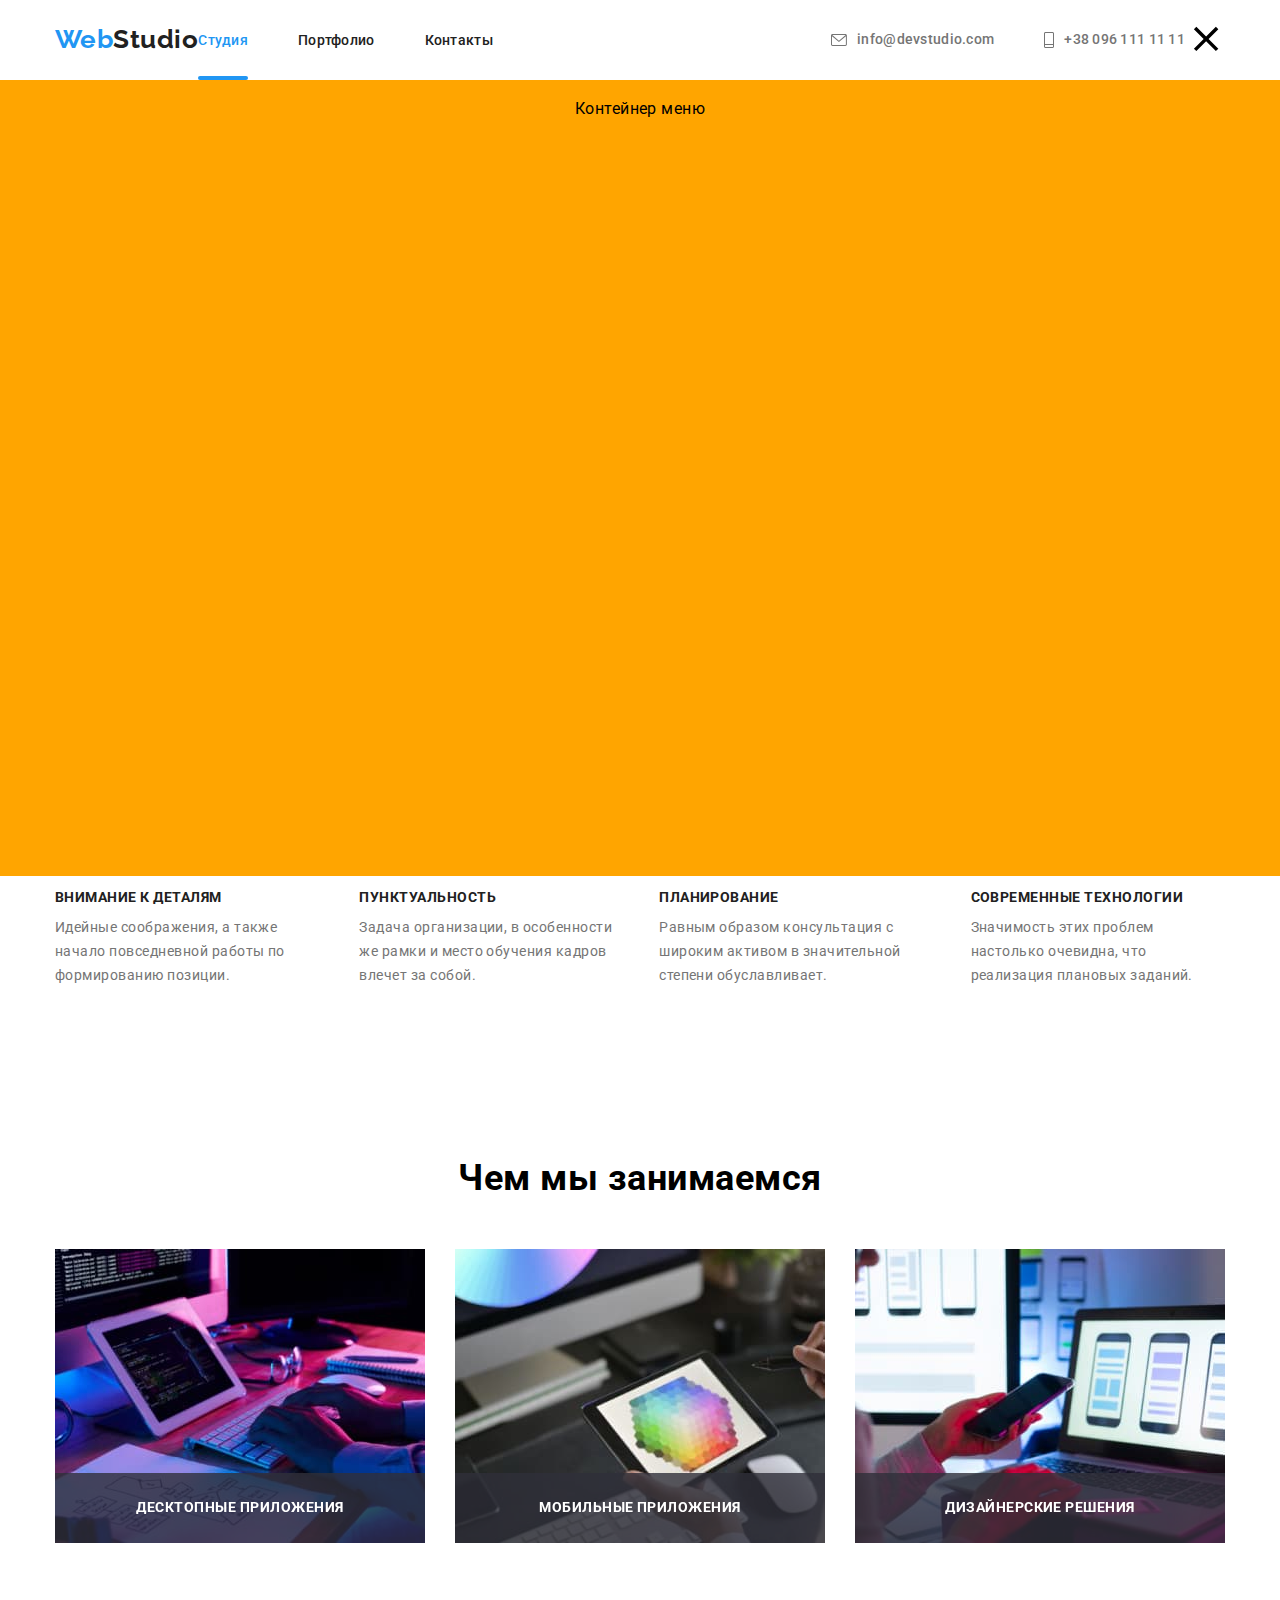
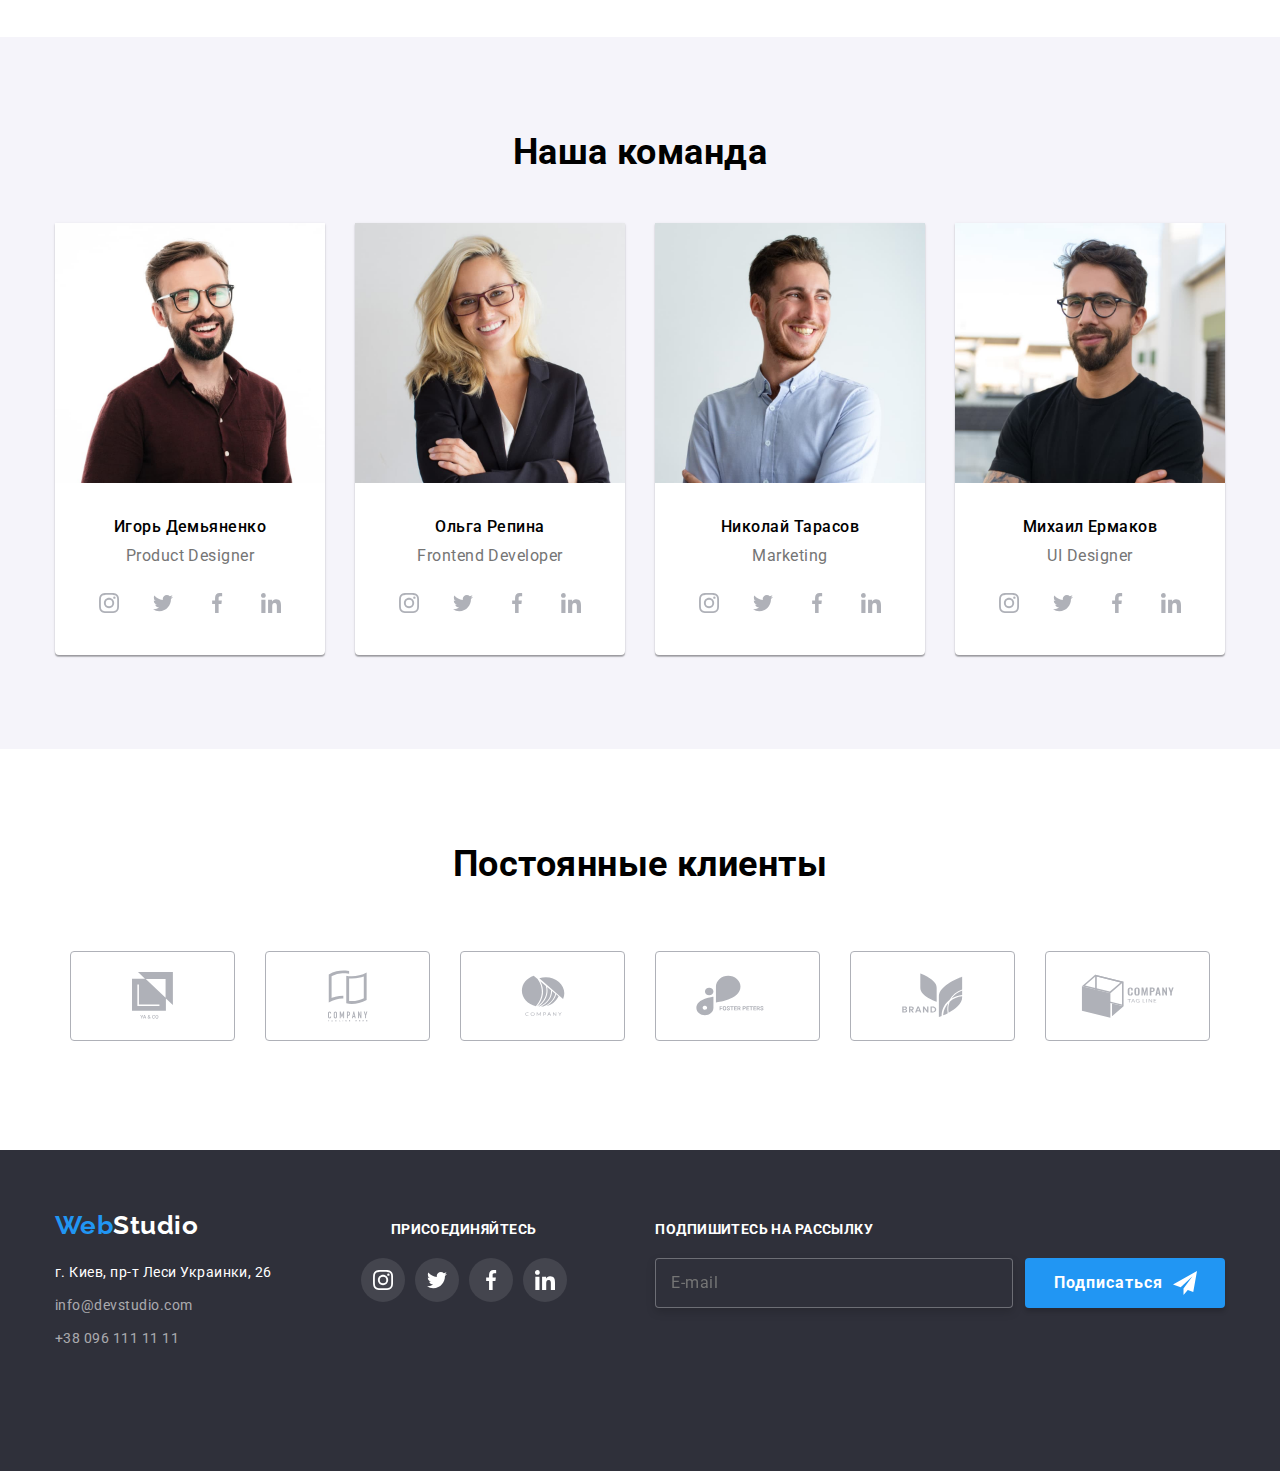
==== index.html @ 2c2fa2ff "created responsive css" ====
<!DOCTYPE html>
<html lang="ru">
<head>
    <meta charset="UTF-8">
    <meta http-equiv="X-UA-Compatible" content="IE=edge">
    <meta name="viewport" content="width=device-width, initial-scale=1.0">
    <title>Студия</title>
    <link rel="preconnect" href="https://fonts.googleapis.com">
    <link rel="preconnect" href="https://fonts.gstatic.com" crossorigin>
    <link href="https://fonts.googleapis.com/css2?family=Raleway:wght@700&family=Roboto:wght@400;500;700;900&display=swap"
        rel="stylesheet">
    <link rel="stylesheet" href="./css/main.min.css">
</head>
<body>
    <!-- herder -->
    <header class="header">
        <!-- навигация -->
        <div class="conteiner">
            <nav class="navigation">
                <!-- логотип -->
                <a href="./" class="logo">Web<span class="logo__color--prime">Studio</span>
                </a>
                <!-- навигация -->
                <ul class="navigation__list list">
                    <li class="navigation__item">
                        <a href="./index.html" class="navigation__link-current">Студия</a>
                    </li>
                    <li class="navigation__item">
                        <a href="./portfolio.html" class="navigation__link">Портфолио</a>
                    </li>
                    <li class="navigation__item">
                        <a class="navigation__link" href="contacts">Контакты</a>
                    </li>
                </ul>
                <!-- контакты header-->
                <ul class="contacts-header list">
                    <li class="contacts-header__item">
                        <a class="contacts-header__link" href="mailto:info@devstudio.com">
                           <svg class="contacts-header__svg-mail" width="16" height="12">
                               <use href="./images/icons.svg#icon-envelope"></use>
                           </svg>
                    info@devstudio.com</a>
                    </li>
                    <li class="contacts-header__item">
                        <a class="contacts-header__link" href="tel:+380961111111">
                            <svg class="contacts-header__svg-tel" width="10" height="16">
                                <use href="./images/icons.svg#icon-tel"></use>
                            </svg>
                    +38 096 111 11 11</a>
                    </li>
                </ul>
                <button class="mobil-btn is-open" type="button" data-menu-button
                aria-expanded="false"
                aria-controls="menu container">
                    <svg width="40" height="40" 
                    aria-label="Переключатель мобильного меню">
                        <use class="mobil-btn__close" href="/images/icons.svg#icon-close-black-18dp-2-1"></use>
                        <use class="mobil-btn__menu" href="/images/icons.svg#icon-burger"></use>
                    </svg>
                </button>
                <div class="mobil-menu is-open" id="menu container" data-menu>Контейнер меню</div>
            </nav>
        </div>
    
    
    </header>

    <main>
        <!-- hero -->
     <section class="hero">
        <h1 class="hero__title">Эффективные решения для вашего бизнеса</h1>
        <button type="button" class="button button__primary" data-modal-open>Заказать услугу</button>

          
     <!-- modal window -->
<div class="backdrop is-hidden" data-modal>
    <div class="modal">
        <button class="modal__btn" data-modal-close>
            <svg class="modal__btn--img">
                <use href="./images/icons.svg#icon-close-black-18dp-2-1"></use>
            </svg>
            </button>

            <!-- form -->

            <form class="form">
                <b class="form__title">Оставьте свои данные, мы вам перезвоним</b>                
                    <label class="form__label">
                        <span class="form__name">Имя</span>
                        <svg class="form__icon">
                            <use href="./images/icons.svg#icon-person-black-18dp-1"></use>
                        </svg>
                        <input class="form__input" type="text" name="username">                        
                    </label>                
            
                    <label class="form__label">
                        <span class="form__name">Телефон</span>
                        <svg class="form__icon">
                            <use href="./images/icons.svg#icon-phone-black-18dp-1"></use>
                        </svg>
                        <input class="form__input" type="text" name="phone">
                    </label>
            
                    <label class="form__label">
                        <span class="form__name">Почта</span>
                        <svg class="form__icon">
                            <use href="./images/icons.svg#icon-email-black-18dp-1"></use>
                        </svg>
                        <input class="form__input" type="text" name="email">
                    </label>                   
            
                <label class="form__textarea">
                    <span class="form__name">Комментарий</span>
                    <textarea class="form__textarea-field" name="textarea" placeholder="Введите текст"></textarea>
                </label>

                <label class="form__checkbox">
                    <input class="form__checkbox-input" type="checkbox" name="checkbox"/>
                    <svg class="form__checkbox-icon">
                        <use href="./images/icons.svg#icon-icon-check"></use>
                    </svg>
                    <span class="form__checkbox-text">
                        Соглашаюсь с рассылкой и принимаю <a class="form__checkbox-agreement" href="">Условия договора</a></span>
                </label>
              

                <button class="button button__primary" type="submit">Отправить</button>
            </form>
                    
    </div>
</div>

    </section>
    <!-- qualitys -->

        <section class="qualitys">
            <div class="conteiner">
                <h2 class="title-hide">наши качества</h2>
                <ul class="qualitys__list list">
                    <li class="qualitys__item">
                        <div class="qualitys__icon">
                            <svg class="qualitys__svg">
                                <use href="./images/icons.svg#icon-antenna"></use>
                            </svg>
                        </div>
                        <h3 class="section__list">Внимание к деталям</h3>
                        <p class="qualitys__description">Идейные соображения, а также начало повседневной работы по формированию
                            позиции.</p>
                    </li>
                    <li class="qualitys__item">
                        <div class="qualitys__icon">
                        <svg class="qualitys__svg">
                            <use href="./images/icons.svg#icon-clock"></use>
                        </svg>
                       </div>
                        <h3 class="section__list">Пунктуальность</h3>
                        <p class="qualitys__description">Задача организации, в особенности же рамки и место обучения кадров влечет за
                            собой.</p>
                    </li>
                    <li class="qualitys__item">
                        <div class="qualitys__icon">
                            <svg class="qualitys__svg">
                                <use href="./images/icons.svg#icon-diagram"></use>
                            </svg>
                        </div>
                        <h3 class="section__list">Планирование</h3>
                        <p class="qualitys__description">Равным образом консультация с широким активом в значительной степени
                            обуславливает.</p>
                    </li>
                    <li class="qualitys__item">
                        <div class="qualitys__icon">
                            <svg class="qualitys__svg">
                                <use href="./images/icons.svg#icon-astronaut"></use>
                            </svg>
                        </div>
                        <h3 class="section__list">Современные технологии</h3>
                        <p class="qualitys__description">Значимость этих проблем настолько очевидна, что реализация плановых заданий.
                        </p>
                    </li>
                </ul>
            </div>
        </section>

     <!-- features -->
     <section class="section section__features">
        <div class="conteiner">
            <h2 class="section__title">Чем мы занимаемся</h2>
            <ul class="features list">
                <li class="features__item">
                    <div class="features__box">
                        <img class="features__img" src="./images/img1.jpg" alt="набор текста" width="370">
                        <h3 class="featuers__subtitle">Десктопные приложения</h3>
                    </div>
                </li>
                <li class="features__item">
                    <div class="features__box">
                        <img class="features__img" src="./images/img2.jpg" alt="телефон в руке" width="370">
                        <h3 class="featuers__subtitle">Мобильные приложения</h3>
                    </div>
                </li>
                <li class="features__item">
                    <div class="features__box">
                        <img class="features__img" src="./images/img3.jpg" alt="рисование на планшете" width="370">
                        <h3 class="featuers__subtitle">Дизайнерские решения</h3>
                    </div>
                </li>
            </ul>
        </div>

     </section>

     <!-- team -->
     <section class="section section-bg-color">
        <div class="conteiner">
            <h2 class="section__title">Наша команда</h2>
            <ul class="team list">
                <li class="team__item">
                    <img class="team__image" src="./images/man1.jpg" alt="мужчина в очках" width="">
                    <h3 class="team__name">Игорь Демьяненко</h3>
                    <p  class="team__description" lang="en">Product Designer</p>
                    <ul class="social-networks list">
                        <li class="social-networks__item">
                          <a class="social-networks__link" href="">
                            <svg class="social-networks__svg" width="20" height="20">
                                <use href="./images/icons.svg#icon-instagram"></use>
                            </svg>
                          </a>
                            
                        </li>
                        <li class="social-networks__item">
                            <a class="social-networks__link" href="">
                                <svg class="social-networks__svg" width="20" height="20">
                                    <use href="./images/icons.svg#icon-twitter"></use>
                                </svg>
                            </a>    
                        </li>
                        <li class="social-networks__item">
                            <a class="social-networks__link" href="">
                                <svg class="social-networks__svg" width="20" height="20">
                                <use href="./images/icons.svg#icon-facebook"></use>
                            </svg>
                            </a>
                        </li>
                        <li class="social-networks__item">
                            <a class="social-networks__link" href="">
                                <svg class="social-networks__svg" width="20" height="20">
                            <use href="./images/icons.svg#icon-linkedin"></use>
                        </svg>
                        </a>
                        </li>
                    </ul>
                </li>
                <li class="team__item">
                    <img class="team__image" src="./images/man2.jpg" alt="девушка улыбается" width="">
                    <h3 class="team__name">Ольга Репина</h3>
                    <p class="team__description" lang="en">Frontend Developer</p>
                    <ul class="social-networks list">
                        <li class="social-networks__item">
                            <a class="social-networks__link" href="">
                                <svg class="social-networks__svg" width="20" height="20">
                                    <use href="./images/icons.svg#icon-instagram"></use>
                                </svg>
                            </a>
                    
                        </li>
                        <li class="social-networks__item">
                            <a class="social-networks__link" href="">
                                <svg class="social-networks__svg" width="20" height="20">
                                    <use href="./images/icons.svg#icon-twitter"></use>
                                </svg>
                            </a>
                        </li>
                        <li class="social-networks__item">
                            <a class="social-networks__link" href="">
                                <svg class="social-networks__svg" width="20" height="20">
                                    <use href="./images/icons.svg#icon-facebook"></use>
                                </svg>
                            </a>
                        </li>
                        <li class="social-networks__social-item">
                            <a class="social-networks__link" href="">
                                <svg class="social-networks__svg" width="20" height="20">
                                    <use href="./images/icons.svg#icon-linkedin"></use>
                                </svg>
                            </a>
                        </li>
                    </ul>
                </li>
                <li class="team__item">
                    <img class="team__image" src="./images/man3.jpg" alt="мужчина улыбается" width="">
                    <h3 class="team__name">Николай Тарасов</h3>
                    <p class="team__description" lang="en">Marketing</p>
                    <ul class="social-networks list">
                        <li class="social-networks__item">
                            <a class="social-networks__link" href="">
                                <svg class="social-networks__svg" width="20" height="20">
                                    <use href="./images/icons.svg#icon-instagram"></use>
                                </svg>
                            </a>
                    
                        </li>
                        <li class="social-networks__item">
                            <a class="social-networks__link" href="">
                                <svg class="social-networks__svg" width="20" height="20">
                                    <use href="./images/icons.svg#icon-twitter"></use>
                                </svg>
                            </a>
                        </li>
                        <li class="social-networks__item">
                            <a class="social-networks__link" href="">
                                <svg class="social-networks__svg" width="20" height="20">
                                    <use href="./images/icons.svg#icon-facebook"></use>
                                </svg>
                            </a>
                        </li>
                        <li class="social-networks__item">
                            <a class="social-networks__link" href="">
                                <svg class="social-networks__svg" width="20" height="20">
                                    <use href="./images/icons.svg#icon-linkedin"></use>
                                </svg>
                            </a>
                        </li>
                    </ul>
                </li>
                <li class="team__item">
                    <img class="team__image" src="./images/man4.jpg" alt="мужчина ухмыляется" width="">
                    <h3 class="team__name">Михаил Ермаков</h3>
                    <p class="team__description" lang="en">UI Designer</p>
                    <ul class="social-networks list">
                        <li class="social-networks__item">
                            <a class="social-networks__link" href="">
                                <svg class="social-networks__svg" width="20" height="20">
                                    <use href="./images/icons.svg#icon-instagram"></use>
                                </svg>
                            </a>
                    
                        </li>
                        <li class="social-networks__item">
                            <a class="social-networks__link" href="">
                                <svg class="social-networks__svg" width="20" height="20">
                                    <use href="./images/icons.svg#icon-twitter"></use>
                                </svg>
                            </a>
                        </li>
                        <li class="social-networks__item">
                            <a class="social-networks__link" href="">
                                <svg class="social-networks__svg" width="20" height="20">
                                    <use href="./images/icons.svg#icon-facebook"></use>
                                </svg>
                            </a>
                        </li>
                        <li class="social-networks__item">
                            <a class="social-networks__link" href="">
                                <svg class="social-networks__svg" width="20" height="20">
                                    <use href="./images/icons.svg#icon-linkedin"></use>
                                </svg>
                            </a>
                        </li>
                    </ul>
                </li>
            </ul>
        </div>
     </section>

     <!-- regular customers -->
     <section class="clients section">
        <h2 class="clients__title">Постоянные клиенты</h2>
        <div class="conteiner">
            <ul class="clients__list list">
                <li class="clients__item"><a class="clients__link" href="">
                        <svg class="clients__svg" width="41" height="47">
                            <use href="./images/icons.svg#icon-Union"></use>
                        </svg>
                    </a></li>
                <li class="clients__item"><a class="clients__link" href="">
                        <svg class="clients__svg" width="40" height="52">
                            <use href="./images/icons.svg#icon-group"></use>
                        </svg>
                    </a></li>
                <li class="clients__item"><a class="clients__link" href="">
                        <svg class="clients__svg" width="44" height="41">
                            <use href="./images/icons.svg#icon-group-1"></use>
                        </svg>
                    </a></li>
                <li class="clients__item"><a class="clients__link" href="">
                        <svg class="clients__svg" width="84" height="41">
                            <use href="./images/icons.svg#icon-group-2"></use>
                        </svg>
                    </a></li>
                <li class="clients__item"><a class="clients__link" href="">
                        <svg class="clients__svg" width="63" height="45">
                            <use href="./images/icons.svg#icon-group-3"></use>
                        </svg>
                    </a></li>
                <li class="clients__item"><a class="clients__link" href="">
                        <svg class="clients__svg" width="94" height="44">
                            <use href="./images/icons.svg#icon-group-4"></use>
                        </svg>
                    </a></li>
            </ul>
        </div>
     </section>
     
    </main>

    <footer class="footer">
            <div class="conteiner conteiner__footer">
                <!-- footer adress -->
             <div class="footer__adress">
                <!-- logo footer -->
                <a class="logo footer__logo" href="./">Web<span class="logo__color--second">Studio</span>
                </a>
                <!-- contacts footer-->
                <ul class="contacts-footer">
                    <li class="contacts-footer__item"><a class="contacts-footer__address" href="https://goo.gl/maps/LCEZVPCHR1VAtyNk6" target="_blank"
                            rel="noopener noreferrer">г.
                            Киев, пр-т
                            Леси Украинки, 26</a></li>
                    <li class="contacts-footer__item">
                        <a class="contacts-footer__link" href="mailto:info@devstudio.com">
                            info@devstudio.com</a>
                    </li>
                    <li class="contacts-footer__item">
                        <a class="contacts-footer__link" href="tel:+380961111111">
                            +38 096 111 11 11</a>
                    </li>
                </ul>
             </div> 
             <!-- footer social networks -->
             <div class="footer-networks">
                <h2 class="footer-networks__title">присоединяйтесь</h2>
                <ul class="footer-networks__list list">
                    <li class="footer-networks__item">
                        <a class="footer-networks__link" href="">
                            <svg class="footer-networks__svg" width="20" height="20">
                                <use href="./images/icons.svg#icon-instagram"></use>
                            </svg>
                        </a>
                    </li>
                    <li class="footer-networks__item">
                        <a class="footer-networks__link" href="">
                            <svg class="footer-networks__svg" width="20" height="20">
                                <use href="./images/icons.svg#icon-twitter"></use>
                            </svg>
                        </a>
                    </li>
                    <li class="footer-networks__item">
                        <a class="footer-networks__link" href="">
                            <svg class="footer-networks__svg" width="20" height="20">
                                <use href="./images/icons.svg#icon-facebook"></use>
                            </svg>
                        </a>
                    </li>
                    <li class="footer-networks__item">
                        <a class="footer-networks__link" href="">
                            <svg class="footer-networks__svg" width="20" height="20">
                                <use href="./images/icons.svg#icon-linkedin"></use>
                            </svg>
                        </a>
                    </li>
                </ul>
             </div>

            <!-- form footer  -->

             <div class="form-footer">
                <form>
                    <b class="form-footer__call">Подпишитесь на рассылку</b>
                    <div class="form-footer__box">
                        <label class="form-footer__mark">
                            <input class="form-footer__fild" type="text" name="subscribe" placeholder="E-mail">
                        </label>
                        <button class="button button__primary" type="submit"><span class="button-text">Подписаться</span>
                            <svg class="form-footer__button-icon">
                                <use href="./images/icons.svg#icon-icon-send"></use>
                            </svg>
                        </button>
                    </div>
                </form>
             </div>
            </div>            
    </footer>

   <script src="./js/modal.js"></script>
   <script src="./js/mobile-menu.js"></script>
</body>

</html>
---- css/main.min.css ----
/*! modern-normalize v1.1.0 | MIT License | https://github.com/sindresorhus/modern-normalize */*,::before,::after{box-sizing:border-box}html{line-height:1.15;-webkit-text-size-adjust:100%;-moz-tab-size:4;tab-size:4}body{margin:0;font-family:system-ui,-apple-system,"Segoe UI",Roboto,Helvetica,Arial,sans-serif,"Apple Color Emoji","Segoe UI Emoji"}hr{height:0;color:inherit}abbr[title]{text-decoration:underline dotted}b,strong{font-weight:bolder}code,kbd,samp,pre{font-family:ui-monospace,SFMono-Regular,Consolas,"Liberation Mono",Menlo,monospace;font-size:1em}small{font-size:80%}sub,sup{font-size:75%;line-height:0;position:relative;vertical-align:baseline}sub{bottom:-0.25em}sup{top:-0.5em}table{text-indent:0;border-color:inherit}button,input,optgroup,select,textarea{font-family:inherit;font-size:100%;line-height:1.15;margin:0}button,select{text-transform:none}button,[type=button],[type=reset],[type=submit]{-webkit-appearance:button}::-moz-focus-inner{border-style:none;padding:0}:-moz-focusring{outline:1px dotted ButtonText}:-moz-ui-invalid{box-shadow:none}legend{padding:0}progress{vertical-align:baseline}::-webkit-inner-spin-button,::-webkit-outer-spin-button{height:auto}[type=search]{-webkit-appearance:textfield;outline-offset:-2px}::-webkit-search-decoration{-webkit-appearance:none}::-webkit-file-upload-button{-webkit-appearance:button;font:inherit}summary{display:list-item}body{color:var(--primary-text-color);background-color:var(--primary-bg-color);font-family:Roboto,Comfortaa,Lato,sans-serif;letter-spacing:.03em}h1,h2,h3,h4,h5,h6,p,ul{padding:0;margin:0}.list{list-style:none;font-style:normal}.conteiner{padding:0 15px;margin:0 auto}@media screen and (min-width: 480px){.conteiner{width:480px}}@media screen and (min-width: 768px){.conteiner{width:768px}}@media screen and (min-width: 1200px){.conteiner{width:1200px}}.conteiner__footer{display:flex;flex-direction:column;align-items:center}@media screen and (min-width: 768px){.conteiner__footer{flex-direction:row;flex-wrap:wrap;justify-content:space-evenly;align-items:baseline}}@media screen and (min-width: 1200px){.conteiner__footer{justify-content:space-between}}.title-hide{position:absolute;white-space:nowrap;width:1px;height:1px;overflow:hidden;border:0;padding:0;clip:rect(0 0 0 0);clip-path:inset(50%);margin:-1px}.section{margin:0 auto;padding-top:94px;padding-bottom:94px}.section-bg-color{background-color:#f5f4fa}.section__title{margin-bottom:50px;font-weight:700;font-size:36px;line-height:1.17;text-align:center}.section__list{margin-bottom:10px;text-align:center;color:#212121;font-weight:700;font-size:14px;line-height:1.14;text-transform:uppercase;text-decoration:none}@media screen and (min-width: 480px){.section__list{text-align:start}}.header{position:relative}.logo{color:#2196f3;font-family:Raleway,sans-serif;font-weight:700;font-size:24px;line-height:1.17;text-decoration:none}@media screen and (min-width: 1200px){.logo{font-size:26px;line-height:1.2}}@media screen and (min-width: 1200px){.logo.footer__logo{text-align:start}}.logo__color--prime{color:#212121}.footer__logo{display:block;margin-bottom:20px;text-align:center}.logo__color--second{color:#fff}.navigation{display:flex;align-items:center;height:80px}.navigation__list{display:flex}.navigation__item:not(:last-child){margin-right:50px}.navigation__link{display:block;padding-top:32px;padding-bottom:32px;color:#212121;font-weight:500;font-size:14px;line-height:1.2;letter-spacing:.02em;text-decoration:none;transition-duration:250ms;transition-timing-function:cubic-bezier(0.4, 0, 0.2, 1)}.navigation__link:hover,.navigation__link:focus{color:#2196f3}.navigation__link-current{display:block;position:relative;padding-top:32px;padding-bottom:32px;color:#2196f3;font-weight:500;font-size:14px;line-height:1.2;letter-spacing:.02em;text-decoration:none}.navigation__link-current::after{content:"";position:absolute;bottom:0;left:0;width:100%;height:4px;border-radius:4px;background-color:#2196f3}.mobil-btn{display:inline-flex;margin:0;padding:0;border:none;background-color:rgba(0,0,0,0)}.mobil-btn .mobil-btn__close{display:none}.mobil-btn.is-open .mobil-btn__close{display:block}.mobil-btn.is-open .mobil-btn__menu{display:none}.mobil-menu{position:absolute;display:none;top:100%;left:0;width:100%;height:796px;background-color:orange;padding:20px;text-align:center}.mobil-menu.is-open{display:block}.contacts-header{display:flex;margin-left:auto}.contacts-header__link{display:flex;align-items:center;padding-top:32px;padding-bottom:32px;color:#757575;font-weight:500;font-size:14px;line-height:1.14;letter-spacing:.02em;text-decoration:none;transition-duration:250ms;transition-timing-function:cubic-bezier(0.4, 0, 0.2, 1)}.contacts-header__link:hover,.contacts-header__link:focus{color:#2196f3}.contacts-header__link:hover .contacts-header__svg-mail,.contacts-header__link:hover .contacts-header__svg-tel,.contacts-header__link:focus .contacts-header__svg-mail,.contacts-header__link:focus .contacts-header__svg-tel{fill:#2196f3}.contacts-header__item:not(:last-child){margin-right:50px}.contacts-header__svg-mail{margin-right:10px;fill:#757575;transition-duration:250ms;transition-timing-function:cubic-bezier(0.4, 0, 0.2, 1)}.contacts-header__svg-tel{margin-right:10px;fill:#757575;transition-duration:250ms;transition-timing-function:cubic-bezier(0.4, 0, 0.2, 1)}.hero{padding-top:118px;margin:0 auto;max-width:1600px;height:400px;background-color:#c4c4c4;background-image:linear-gradient(to left, rgba(47, 48, 58, 0.4), rgba(47, 48, 58, 0.4)),url(../images/hero.jpg);background-size:cover;background-repeat:no-repeat;background-position:center}@media screen and (min-width: 480px){.hero{height:400px}}@media screen and (min-width: 768px){.hero{height:400px}}@media screen and (min-width: 1200px){.hero{height:600px;padding-top:200px}}.hero__title{margin-right:auto;margin-left:auto;margin-bottom:30px;color:#fff;font-weight:900;font-size:26px;line-height:1.62;text-align:center;letter-spacing:.06em;text-transform:uppercase}@media screen and (min-width: 1200px){.hero__title{font-size:44px;line-height:1.36}}.backdrop{position:fixed;top:0;left:0;z-index:1;width:100%;height:100%;background-color:rgba(0,0,0,.2);opacity:1;transition:opacity 250ms cubic-bezier(0.4, 0, 0.2, 1)}.backdrop.is-hidden{pointer-events:none;opacity:0}.backdrop.is-hidden .modal{transform:translate(-50%, -50%) scale(1.1)}.modal{position:absolute;top:50%;left:50%;transform:translate(-50%, -50%) scale(1);width:528px;height:581px;border-radius:4px;background-color:#fff;box-shadow:0px 1px 3px rgba(0,0,0,.12),0px 1px 1px rgba(0,0,0,.14),0px 2px 1px rgba(0,0,0,.2);transition:transform 250ms cubic-bezier(0.4, 0, 0.2, 1)}@media screen and (max-width: 1199px){.modal{width:100%;max-width:450px;height:609px}}.modal__btn{position:absolute;top:8px;right:8px;display:flex;justify-content:center;align-items:center;padding:0px;border:0;width:30px;height:30px;border-radius:50%;border:1px solid rgba(0,0,0,.1);background-color:#fff}.modal__btn:hover .modal__btn--img{cursor:pointer;fill:#2196f3}.modal__btn--img{width:18px;height:18px;fill:#212121;transition-duration:250ms;transition-timing-function:cubic-bezier(0.4, 0, 0.2, 1)}.form{padding:40px}.form__title{display:block;margin-bottom:12px;font-weight:700;font-size:20px;line-height:1.15;text-align:center;letter-spacing:.03em;color:#212121}.form__label{position:relative;display:block;margin-bottom:10px}.form__name{display:block;margin-bottom:4px;font-weight:400;font-size:12px;line-height:1.17;letter-spacing:.01em;color:#757575}.form__icon{position:absolute;bottom:11px;left:12px;width:18px;height:18px;fill:#212121;transition-duration:250ms;transition-timing-function:cubic-bezier(0.4, 0, 0.2, 1)}.form__label:focus-within .form__icon{fill:#2196f3}.form__input{width:448px;height:40px;padding:10px 40px;outline:none;cursor:pointer;border:1px solid rgba(33,33,33,.2);border-radius:4px;transition-duration:250ms;transition-timing-function:cubic-bezier(0.4, 0, 0.2, 1)}.form__label:focus-within .form__input{border:1px solid #2196f3}@media screen and (max-width: 1199px){.form__input{width:100%}}.form__textarea{display:block;margin-bottom:20px}.form__textarea-field{width:448px;height:120px;padding:12px 16px;resize:none;outline:none;cursor:pointer;border:1px solid rgba(33,33,33,.2);border-radius:4px;font-size:12px;line-height:14px;letter-spacing:.01em;color:rgba(117,117,117,.5);transition-duration:250ms;transition-timing-function:cubic-bezier(0.4, 0, 0.2, 1)}.form__textarea:focus-within .form__textarea-field{border:1px solid #2196f3}@media screen and (max-width: 1199px){.form__textarea-field{width:100%}}.form__checkbox{display:flex;justify-content:center;align-items:center;margin-bottom:30px;color:#757575;font-weight:400;font-size:14px;line-height:24px;letter-spacing:.03em}.form__checkbox-input{text-align:center;appearance:none;position:absolute}.form__checkbox-icon{width:16px;height:15px;margin-right:7px;border-radius:2px;border:2px solid #212121;fill:#fff;transition-duration:250ms;transition-timing-function:cubic-bezier(0.4, 0, 0.2, 1)}.form__checkbox-input:checked+.form__checkbox-icon{border:0;background-color:#2196f3}.form__checkbox-text{font-weight:400;font-size:14px;line-height:1.71;letter-spacing:.03em;color:#757575}.form__checkbox-agreement{text-decoration-line:underline;color:#2196f3}.form-footer .button__primary{padding:10px 28px}.qualitys{padding-top:60px;padding-bottom:60px}.qualitys__list{display:block;margin:-15px;color:#757575}@media screen and (min-width: 768px){.qualitys__list{display:flex;flex-wrap:wrap}}@media screen and (min-width: 1200px){.qualitys__list{flex-wrap:nowrap}}.qualitys__item{margin:15px}@media screen and (min-width: 768px)and (max-width: 1199px){.qualitys__item{width:calc((100% - 60px)/2)}}@media screen and (min-width: 1200px){.qualitys__item:not(:last-child){margin-bottom:30px}}.qualitys__icon{display:flex;justify-content:center;align-items:center;height:120px;margin-bottom:30px;border-radius:4px;background-color:#f5f4fa}.qualitys__svg{width:70px;height:70px}.qualitys__description{font-weight:400;font-size:14px;line-height:1.71}.section.section__features{display:none}@media screen and (min-width: 1200px){.section.section__features{display:block}}.features{display:flex}.features__item:not(:last-child){margin-right:30px}.features__box{position:relative}.features__box::after{content:"";position:absolute;bottom:0;left:0;width:100%;height:70px;background-color:rgba(47,48,58,.8)}.features__img{display:block}.featuers__subtitle{position:absolute;bottom:0;width:100%;margin-bottom:27px;left:50%;transform:translate(-50%);z-index:1;font-style:normal;font-weight:700;font-size:14px;line-height:1.14;text-align:center;text-transform:uppercase;color:#fff}.team{display:block}@media screen and (min-width: 768px)and (max-width: 1199px){.team{display:flex;flex-wrap:wrap;margin:-15px}}@media screen and (min-width: 1200px){.team{display:flex}}.team__item{max-width:450px;background-color:#fff;box-shadow:0px 1px 3px rgba(0,0,0,.12),0px 1px 1px rgba(0,0,0,.14),0px 2px 1px rgba(0,0,0,.2);border-radius:0px 0px 4px 4px}@media screen and (min-width: 768px)and (max-width: 1199px){.team__item{width:calc((100% - 60px)/2);margin:15px}}@media screen and (max-width: 768px){.team__item:not(:last-child){margin-bottom:30px}}@media screen and (min-width: 1200px){.team__item:not(:last-child){margin-right:30px}}.team__image{width:100%;margin-bottom:30px}.team__name{margin-bottom:10px;font-weight:500;font-size:16px;line-height:1.19;text-align:center}.team__description{margin-bottom:16px;font-weight:400;font-size:16px;line-height:1.19;text-align:center;color:#757575}.social-networks{display:flex;justify-content:center;margin-bottom:30px}@media screen and (max-width: 767px){.social-networks{padding-bottom:30px;margin-bottom:0}}.social-networks__item:not(:last-child){margin-right:10px}.social-networks__link{display:flex;justify-content:center;align-items:center;width:44px;height:44px;border-radius:50%;background-color:#fff;transition-duration:250ms;transition-timing-function:cubic-bezier(0.4, 0, 0.2, 1)}.social-networks__link:hover,.social-networks__link:focus{background-color:#2196f3}.social-networks__svg{fill:#afb1b8;background-size:cover;transition-duration:250ms;transition-timing-function:cubic-bezier(0.4, 0, 0.2, 1)}.social-networks__link:hover .social-networks__svg,.social-networks__link:focus .social-networks__svg{fill:#fff}.clients__title{margin-bottom:30px;text-align:center;font-weight:700;font-size:28px;line-height:1.17}@media screen and (min-width: 1200px){.clients__title{font-size:36px;margin-bottom:50px}}.clients__list{display:flex;flex-wrap:wrap}@media screen and (max-width: 1199px){.clients__list{margin:-15px}}@media screen and (min-width: 1200px){.clients__list{flex-wrap:nowrap}}.clients__item{margin:15px}@media screen and (max-width: 767px){.clients__item{width:calc((100% - 60px)/2)}}@media screen and (min-width: 768px){.clients__item{width:calc((100% - 90px)/3)}}.clients__link{display:flex;justify-content:center;align-items:center;width:100%;height:90px;border:1px solid #afb1b8;border-radius:4px;transition-duration:250ms;transition-timing-function:cubic-bezier(0.4, 0, 0.2, 1)}.clients__link:hover,.clients__link:focus{width:100%;height:90px;border:1px solid #2196f3;border-radius:4px}.clients__svg{fill:#afb1b8;transition-duration:250ms;transition-timing-function:cubic-bezier(0.4, 0, 0.2, 1)}.clients__link:hover .clients__svg,.clients__link:focus .clients__svg{fill:#2196f3}.filter-list{display:flex;justify-content:center;margin-bottom:50px}@media screen and (min-width: 480px)and (max-width: 767px){.filter-list{flex-wrap:wrap;justify-content:flex-start}}.filter-list__item:not(:last-child){margin-right:8px}@media screen and (min-width: 480px){.filter-list__item{margin-bottom:15px}}@media screen and (min-width: 768px){.filter-list__item{margin-bottom:0}}.catalog-list{display:flex;flex-wrap:wrap}@media screen and (max-width: 767px){.catalog-list{display:block}}@media screen and (min-width: 768px){.catalog-list{display:flex;margin:-15px}}@media screen and (min-width: 1200px){.catalog-list{gap:30px}}.catalog-list__item{width:calc((100% - 60px)/3);border:1px solid rgba(0,0,0,0)}.catalog-list__item:hover,.catalog-list__item:focus{border:1px solid #eee;box-shadow:0px 1px 1px rgba(0,0,0,.12),0px 4px 4px rgba(0,0,0,.06),1px 4px 6px rgba(0,0,0,.16)}@media screen and (max-width: 767px){.catalog-list__item{width:100%}.catalog-list__item:not(:last-child){margin-bottom:30px}}@media screen and (min-width: 768px){.catalog-list__item{width:calc((100% - 60px)/2);margin:15px}}@media screen and (min-width: 1200px){.catalog-list__item{width:calc((100% - 60px)/3);margin:0}}.catalog-list__link{text-decoration:none}.catalog-list__overlay{position:relative;overflow:hidden}.catalog-list__img{display:block;width:100%}.catalog-list__content{position:absolute;width:100%;height:100%;top:0;left:0;transform:translateY(100%);padding:63px 24px;background-color:rgba(33,150,243,.9);font-style:normal;font-weight:400;font-size:18px;line-height:1.56;color:#fff;transition-duration:250ms;transition-timing-function:cubic-bezier(0.4, 0, 0.2, 1)}.catalog-list__item:hover .catalog-list__content,.catalog-list__item:focus .catalog-list__content{transform:translate(0);transition-duration:250ms;transition-timing-function:cubic-bezier(0.4, 0, 0.2, 1);pointer-events:all}.catalog-list__box{padding:20px 24px;border-right:1px solid #eee;border-bottom:1px solid #eee;border-left:1px solid #eee}.catalog-list__title{margin-bottom:4px;color:#212121;font-weight:700;font-size:18px;line-height:2;letter-spacing:.06em}.catalog-list__text{color:#757575;font-weight:400;font-size:16px;line-height:1.88}.button{display:inline-block;font-family:inherit;cursor:pointer;border:0;border-radius:4px}.button__secondary{padding:6px 22px;background-color:#f5f4fa;font-weight:500;font-size:16px;line-height:1.62;letter-spacing:.03em}.button__secondary:hover,.button__secondary:focus{color:#fff;background:#2196f3;box-shadow:0px 3px 1px rgba(0,0,0,.1),0px 1px 2px rgba(0,0,0,.08),0px 2px 2px rgba(0,0,0,.12);transition-duration:250ms;transition-timing-function:cubic-bezier(0.4, 0, 0.2, 1)}.button__primary{display:block;padding:10px 30px;margin:0px auto;color:#fff;background-color:#2196f3;font-weight:700;font-size:16px;line-height:1.88;align-items:center;letter-spacing:.06em;box-shadow:0px 4px 4px rgba(0,0,0,.15);transition-duration:250ms;transition-timing-function:cubic-bezier(0.4, 0, 0.2, 1)}.button__primary:hover,.button__primary:focus{color:#212121;background-color:#f5f4fa}.form-footer__box .button__primary{position:relative;padding:10px 62px 10px 29px}.footer{padding-top:60px;padding-bottom:60px;background-color:#2f303a}.contacts-footer{display:block;list-style:none;text-align:center;margin-bottom:60px}@media screen and (min-width: 1200px){.contacts-footer{text-align:start}}.contacts-footer__item:not(:last-child){margin-bottom:9px}.contacts-footer__link{color:rgba(255,255,255,.6);font-weight:400;font-size:14px;line-height:1.71;text-decoration:none;transition-duration:250ms;transition-timing-function:cubic-bezier(0.4, 0, 0.2, 1)}.contacts-footer__link:hover,.contacts-footer__link:focus{color:#2196f3}.contacts-footer__address{color:#fff;font-weight:400;font-size:14px;line-height:1.71;text-decoration:none;transition-duration:250ms;transition-timing-function:cubic-bezier(0.4, 0, 0.2, 1)}.contacts-footer__address:hover,.contacts-footer__address:focus{color:#2196f3}.footer-networks{margin-bottom:60px;width:206px;text-align:center}.footer-networks__title{margin-bottom:20px;font-weight:700;font-size:14px;line-height:1.14;text-transform:uppercase;color:#fff}.footer-networks__list{display:flex}.footer-networks__item:not(:last-child){margin-right:10px}.footer-networks__link{display:flex;justify-content:center;align-items:center;border-radius:50%;width:44px;height:44px;background-color:rgba(255,255,255,.1);transition-duration:250ms;transition-timing-function:cubic-bezier(0.4, 0, 0.2, 1)}.footer-networks__link:hover,.footer-networks__link:focus{background-color:#2196f3}.footer-networks__svg{fill:#fff}.form-footer{margin-top:12px}.form-footer__call{display:block;margin-bottom:20px;text-align:center;font-style:normal;font-weight:700;font-size:14px;line-height:1.14;letter-spacing:.03em;text-transform:uppercase;color:#fff}@media screen and (min-width: 1200px){.form-footer__call{text-align:start}}.form-footer__box{display:flex;flex-direction:column;align-items:center}@media screen and (min-width: 1200px){.form-footer__box{flex-direction:row;align-items:flex-start}}.form-footer__fild{width:358px;padding:15px;height:50px;background-color:#2f303a;border:1px solid rgba(255,255,255,.3);filter:drop-shadow(0px 4px 4px rgba(0, 0, 0, 0.15));border-radius:4px;outline:none;font-size:16px;line-height:1.25;letter-spacing:.03em;color:rgba(255,255,255,.6);transition-duration:250ms;transition-timing-function:cubic-bezier(0.4, 0, 0.2, 1)}.form-footer__mark:focus-within .form-footer__fild{border-color:#2196f3}@media screen and (min-width: 1200px){.form-footer__fild{margin-right:12px}}.form-footer__mark{margin-bottom:20px}.form-footer__button-icon{position:absolute;top:50%;right:28px;transform:translatey(-50%);width:24px;height:24px;fill:#fff}/*# sourceMappingURL=main.min.css.map */
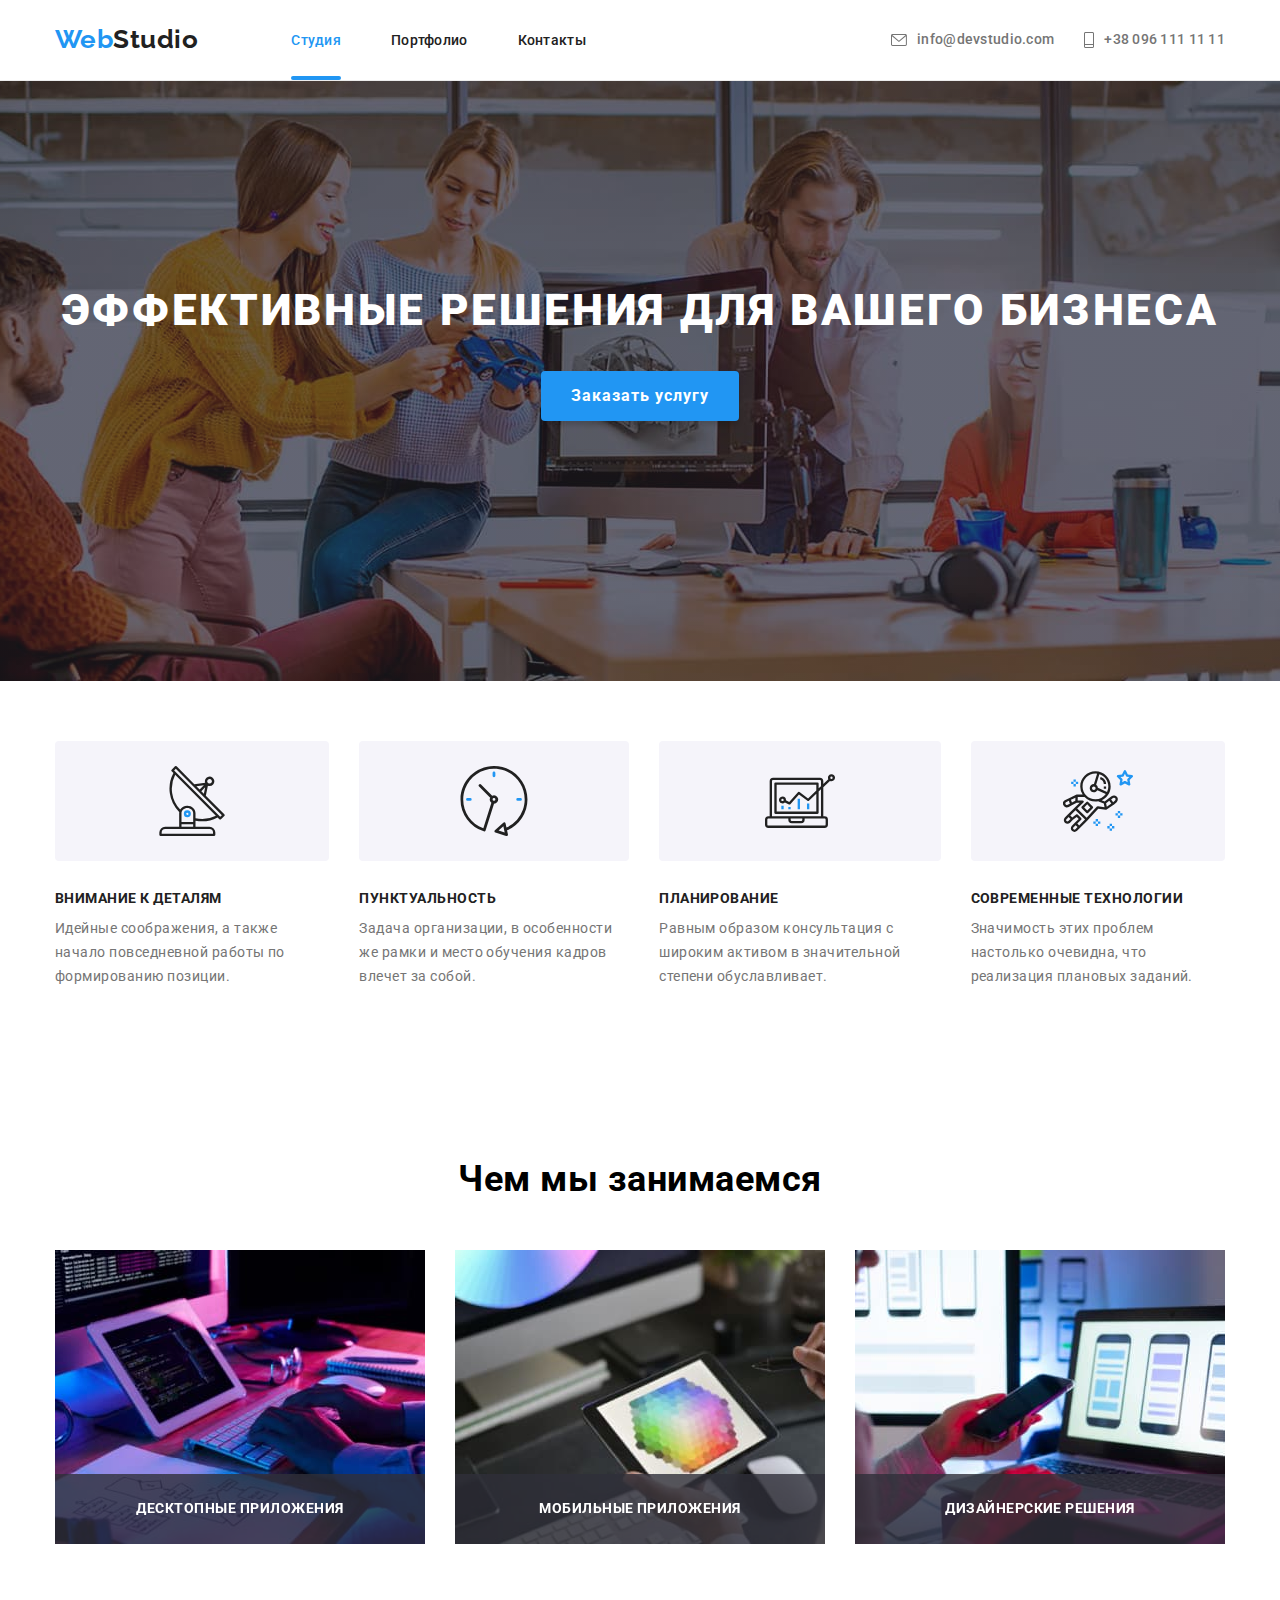
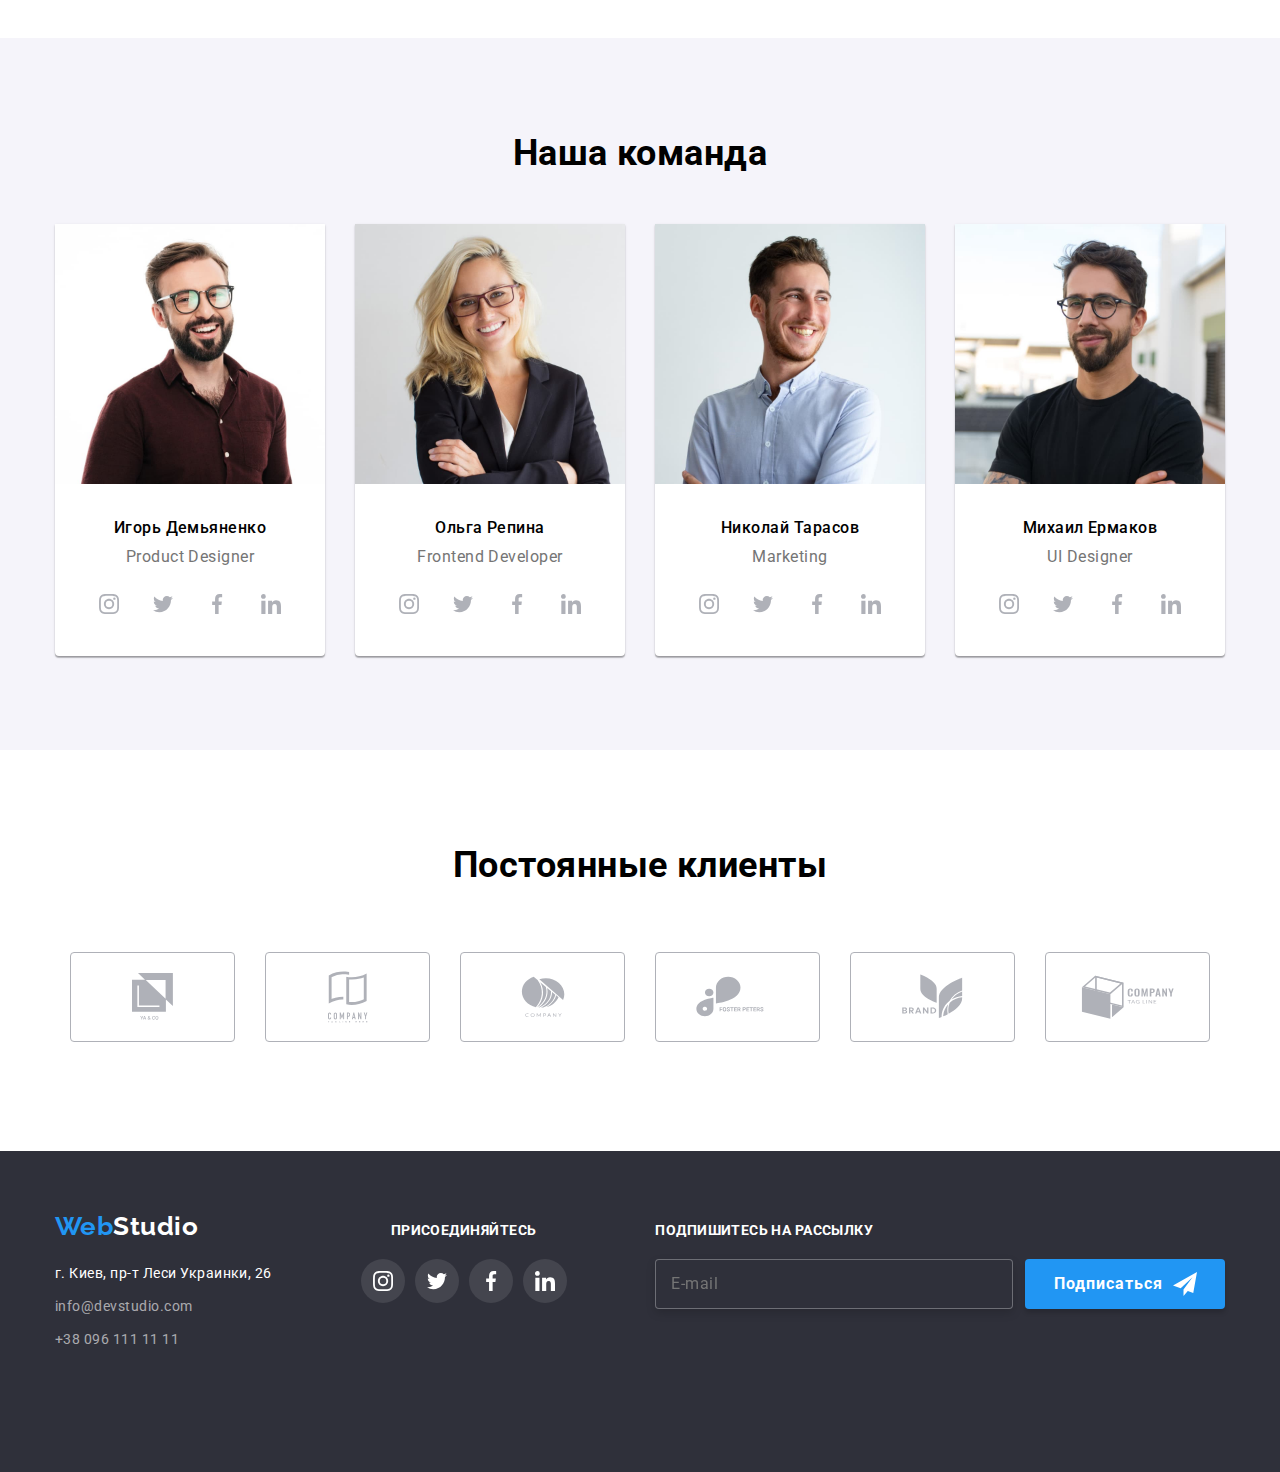
==== commit f87b5bde: "update css" ====
--- a/index.html
+++ b/index.html
@@ -14,6 +14,8 @@
 <body>
     <!-- herder -->
     <header class="header">
+        <a href="./" class="logo header__logo--mobil">Web<span class="logo__color--prime">Studio</span>
+        </a>
         <!-- навигация -->
         <div class="conteiner">
             <nav class="navigation">
@@ -48,21 +50,49 @@
                             </svg>
                     +38 096 111 11 11</a>
                     </li>
-                </ul>
-                <button class="mobil-btn is-open" type="button" data-menu-button
-                aria-expanded="false"
-                aria-controls="menu container">
-                    <svg width="40" height="40" 
-                    aria-label="Переключатель мобильного меню">
-                        <use class="mobil-btn__close" href="/images/icons.svg#icon-close-black-18dp-2-1"></use>
-                        <use class="mobil-btn__menu" href="/images/icons.svg#icon-burger"></use>
-                    </svg>
-                </button>
-                <div class="mobil-menu is-open" id="menu container" data-menu>Контейнер меню</div>
+                </ul>               
             </nav>
         </div>
-    
-    
+    <!-- мобильное меню -->
+
+    <button class="mobil-btn is-open" type="button" data-menu-button aria-expanded="false" aria-controls="menu container">
+        <svg width="40" height="40" aria-label="Переключатель мобильного меню">
+            <use class="mobil-btn__close" href="/images/icons.svg#icon-close-black-18dp-2-1"></use>
+            <use class="mobil-btn__menu" href="/images/icons.svg#icon-burger"></use>
+        </svg>
+    </button>
+    <div class="mobil-menu is-open" id="menu container" data-menu>
+        <ul class="navigation-mobil list">
+            <li class="navigation-mobil__item">
+                <a href="./index.html" class="navigation-mobil__link-current">Студия</a>
+            </li>
+            <li class="navigation-mobil__item">
+                <a href="./portfolio.html" class="navigation-mobil__link">Портфолио</a>
+            </li>
+            <li class="navigation-mobil__item">
+                <a class="navigation-mobil__link" href="contacts">Контакты</a>
+            </li>
+        </ul>
+
+        <ul class="mobil-contacts list">
+            <li class="mobil-contacts__item">
+                <a class="mobil-contacts__link" href="mailto:info@devstudio.com">
+                    info@devstudio.com</a>
+            </li>
+            <li class="mobil-contacts__item">
+                <a class="mobil-contacts__link" href="tel:+380961111111">
+                    +38 096 111 11 11</a>
+            </li>
+        </ul>
+        <ul class="mobil-networks list">
+            <li class="mobil-networks__item"><a class="mobil-networks__link" href="">Instagram</a></li>
+            <li class="mobil-networks__item"><a class="mobil-networks__link" href="">Twitter</a></li>
+            <li class="mobil-networks__item"><a class="mobil-networks__link" href="">Facebook</a></li>
+            <li class="mobil-networks__item"><a class="mobil-networks__link" href="">LinkedIn</a></li>
+        </ul>
+    </div>
+
+
     </header>
 
     <main>
--- a/css/main.min.css
+++ b/css/main.min.css
@@ -1 +1 @@
-/*! modern-normalize v1.1.0 | MIT License | https://github.com/sindresorhus/modern-normalize */*,::before,::after{box-sizing:border-box}html{line-height:1.15;-webkit-text-size-adjust:100%;-moz-tab-size:4;tab-size:4}body{margin:0;font-family:system-ui,-apple-system,"Segoe UI",Roboto,Helvetica,Arial,sans-serif,"Apple Color Emoji","Segoe UI Emoji"}hr{height:0;color:inherit}abbr[title]{text-decoration:underline dotted}b,strong{font-weight:bolder}code,kbd,samp,pre{font-family:ui-monospace,SFMono-Regular,Consolas,"Liberation Mono",Menlo,monospace;font-size:1em}small{font-size:80%}sub,sup{font-size:75%;line-height:0;position:relative;vertical-align:baseline}sub{bottom:-0.25em}sup{top:-0.5em}table{text-indent:0;border-color:inherit}button,input,optgroup,select,textarea{font-family:inherit;font-size:100%;line-height:1.15;margin:0}button,select{text-transform:none}button,[type=button],[type=reset],[type=submit]{-webkit-appearance:button}::-moz-focus-inner{border-style:none;padding:0}:-moz-focusring{outline:1px dotted ButtonText}:-moz-ui-invalid{box-shadow:none}legend{padding:0}progress{vertical-align:baseline}::-webkit-inner-spin-button,::-webkit-outer-spin-button{height:auto}[type=search]{-webkit-appearance:textfield;outline-offset:-2px}::-webkit-search-decoration{-webkit-appearance:none}::-webkit-file-upload-button{-webkit-appearance:button;font:inherit}summary{display:list-item}body{color:var(--primary-text-color);background-color:var(--primary-bg-color);font-family:Roboto,Comfortaa,Lato,sans-serif;letter-spacing:.03em}h1,h2,h3,h4,h5,h6,p,ul{padding:0;margin:0}.list{list-style:none;font-style:normal}.conteiner{padding:0 15px;margin:0 auto}@media screen and (min-width: 480px){.conteiner{width:480px}}@media screen and (min-width: 768px){.conteiner{width:768px}}@media screen and (min-width: 1200px){.conteiner{width:1200px}}.conteiner__footer{display:flex;flex-direction:column;align-items:center}@media screen and (min-width: 768px){.conteiner__footer{flex-direction:row;flex-wrap:wrap;justify-content:space-evenly;align-items:baseline}}@media screen and (min-width: 1200px){.conteiner__footer{justify-content:space-between}}.title-hide{position:absolute;white-space:nowrap;width:1px;height:1px;overflow:hidden;border:0;padding:0;clip:rect(0 0 0 0);clip-path:inset(50%);margin:-1px}.section{margin:0 auto;padding-top:94px;padding-bottom:94px}.section-bg-color{background-color:#f5f4fa}.section__title{margin-bottom:50px;font-weight:700;font-size:36px;line-height:1.17;text-align:center}.section__list{margin-bottom:10px;text-align:center;color:#212121;font-weight:700;font-size:14px;line-height:1.14;text-transform:uppercase;text-decoration:none}@media screen and (min-width: 480px){.section__list{text-align:start}}.header{position:relative}.logo{color:#2196f3;font-family:Raleway,sans-serif;font-weight:700;font-size:24px;line-height:1.17;text-decoration:none}@media screen and (min-width: 1200px){.logo{font-size:26px;line-height:1.2}}@media screen and (min-width: 1200px){.logo.footer__logo{text-align:start}}.logo__color--prime{color:#212121}.footer__logo{display:block;margin-bottom:20px;text-align:center}.logo__color--second{color:#fff}.navigation{display:flex;align-items:center;height:80px}.navigation__list{display:flex}.navigation__item:not(:last-child){margin-right:50px}.navigation__link{display:block;padding-top:32px;padding-bottom:32px;color:#212121;font-weight:500;font-size:14px;line-height:1.2;letter-spacing:.02em;text-decoration:none;transition-duration:250ms;transition-timing-function:cubic-bezier(0.4, 0, 0.2, 1)}.navigation__link:hover,.navigation__link:focus{color:#2196f3}.navigation__link-current{display:block;position:relative;padding-top:32px;padding-bottom:32px;color:#2196f3;font-weight:500;font-size:14px;line-height:1.2;letter-spacing:.02em;text-decoration:none}.navigation__link-current::after{content:"";position:absolute;bottom:0;left:0;width:100%;height:4px;border-radius:4px;background-color:#2196f3}.mobil-btn{display:inline-flex;margin:0;padding:0;border:none;background-color:rgba(0,0,0,0)}.mobil-btn .mobil-btn__close{display:none}.mobil-btn.is-open .mobil-btn__close{display:block}.mobil-btn.is-open .mobil-btn__menu{display:none}.mobil-menu{position:absolute;display:none;top:100%;left:0;width:100%;height:796px;background-color:orange;padding:20px;text-align:center}.mobil-menu.is-open{display:block}.contacts-header{display:flex;margin-left:auto}.contacts-header__link{display:flex;align-items:center;padding-top:32px;padding-bottom:32px;color:#757575;font-weight:500;font-size:14px;line-height:1.14;letter-spacing:.02em;text-decoration:none;transition-duration:250ms;transition-timing-function:cubic-bezier(0.4, 0, 0.2, 1)}.contacts-header__link:hover,.contacts-header__link:focus{color:#2196f3}.contacts-header__link:hover .contacts-header__svg-mail,.contacts-header__link:hover .contacts-header__svg-tel,.contacts-header__link:focus .contacts-header__svg-mail,.contacts-header__link:focus .contacts-header__svg-tel{fill:#2196f3}.contacts-header__item:not(:last-child){margin-right:50px}.contacts-header__svg-mail{margin-right:10px;fill:#757575;transition-duration:250ms;transition-timing-function:cubic-bezier(0.4, 0, 0.2, 1)}.contacts-header__svg-tel{margin-right:10px;fill:#757575;transition-duration:250ms;transition-timing-function:cubic-bezier(0.4, 0, 0.2, 1)}.hero{padding-top:118px;margin:0 auto;max-width:1600px;height:400px;background-color:#c4c4c4;background-image:linear-gradient(to left, rgba(47, 48, 58, 0.4), rgba(47, 48, 58, 0.4)),url(../images/hero.jpg);background-size:cover;background-repeat:no-repeat;background-position:center}@media screen and (min-width: 480px){.hero{height:400px}}@media screen and (min-width: 768px){.hero{height:400px}}@media screen and (min-width: 1200px){.hero{height:600px;padding-top:200px}}.hero__title{margin-right:auto;margin-left:auto;margin-bottom:30px;color:#fff;font-weight:900;font-size:26px;line-height:1.62;text-align:center;letter-spacing:.06em;text-transform:uppercase}@media screen and (min-width: 1200px){.hero__title{font-size:44px;line-height:1.36}}.backdrop{position:fixed;top:0;left:0;z-index:1;width:100%;height:100%;background-color:rgba(0,0,0,.2);opacity:1;transition:opacity 250ms cubic-bezier(0.4, 0, 0.2, 1)}.backdrop.is-hidden{pointer-events:none;opacity:0}.backdrop.is-hidden .modal{transform:translate(-50%, -50%) scale(1.1)}.modal{position:absolute;top:50%;left:50%;transform:translate(-50%, -50%) scale(1);width:528px;height:581px;border-radius:4px;background-color:#fff;box-shadow:0px 1px 3px rgba(0,0,0,.12),0px 1px 1px rgba(0,0,0,.14),0px 2px 1px rgba(0,0,0,.2);transition:transform 250ms cubic-bezier(0.4, 0, 0.2, 1)}@media screen and (max-width: 1199px){.modal{width:100%;max-width:450px;height:609px}}.modal__btn{position:absolute;top:8px;right:8px;display:flex;justify-content:center;align-items:center;padding:0px;border:0;width:30px;height:30px;border-radius:50%;border:1px solid rgba(0,0,0,.1);background-color:#fff}.modal__btn:hover .modal__btn--img{cursor:pointer;fill:#2196f3}.modal__btn--img{width:18px;height:18px;fill:#212121;transition-duration:250ms;transition-timing-function:cubic-bezier(0.4, 0, 0.2, 1)}.form{padding:40px}.form__title{display:block;margin-bottom:12px;font-weight:700;font-size:20px;line-height:1.15;text-align:center;letter-spacing:.03em;color:#212121}.form__label{position:relative;display:block;margin-bottom:10px}.form__name{display:block;margin-bottom:4px;font-weight:400;font-size:12px;line-height:1.17;letter-spacing:.01em;color:#757575}.form__icon{position:absolute;bottom:11px;left:12px;width:18px;height:18px;fill:#212121;transition-duration:250ms;transition-timing-function:cubic-bezier(0.4, 0, 0.2, 1)}.form__label:focus-within .form__icon{fill:#2196f3}.form__input{width:448px;height:40px;padding:10px 40px;outline:none;cursor:pointer;border:1px solid rgba(33,33,33,.2);border-radius:4px;transition-duration:250ms;transition-timing-function:cubic-bezier(0.4, 0, 0.2, 1)}.form__label:focus-within .form__input{border:1px solid #2196f3}@media screen and (max-width: 1199px){.form__input{width:100%}}.form__textarea{display:block;margin-bottom:20px}.form__textarea-field{width:448px;height:120px;padding:12px 16px;resize:none;outline:none;cursor:pointer;border:1px solid rgba(33,33,33,.2);border-radius:4px;font-size:12px;line-height:14px;letter-spacing:.01em;color:rgba(117,117,117,.5);transition-duration:250ms;transition-timing-function:cubic-bezier(0.4, 0, 0.2, 1)}.form__textarea:focus-within .form__textarea-field{border:1px solid #2196f3}@media screen and (max-width: 1199px){.form__textarea-field{width:100%}}.form__checkbox{display:flex;justify-content:center;align-items:center;margin-bottom:30px;color:#757575;font-weight:400;font-size:14px;line-height:24px;letter-spacing:.03em}.form__checkbox-input{text-align:center;appearance:none;position:absolute}.form__checkbox-icon{width:16px;height:15px;margin-right:7px;border-radius:2px;border:2px solid #212121;fill:#fff;transition-duration:250ms;transition-timing-function:cubic-bezier(0.4, 0, 0.2, 1)}.form__checkbox-input:checked+.form__checkbox-icon{border:0;background-color:#2196f3}.form__checkbox-text{font-weight:400;font-size:14px;line-height:1.71;letter-spacing:.03em;color:#757575}.form__checkbox-agreement{text-decoration-line:underline;color:#2196f3}.form-footer .button__primary{padding:10px 28px}.qualitys{padding-top:60px;padding-bottom:60px}.qualitys__list{display:block;margin:-15px;color:#757575}@media screen and (min-width: 768px){.qualitys__list{display:flex;flex-wrap:wrap}}@media screen and (min-width: 1200px){.qualitys__list{flex-wrap:nowrap}}.qualitys__item{margin:15px}@media screen and (min-width: 768px)and (max-width: 1199px){.qualitys__item{width:calc((100% - 60px)/2)}}@media screen and (min-width: 1200px){.qualitys__item:not(:last-child){margin-bottom:30px}}.qualitys__icon{display:flex;justify-content:center;align-items:center;height:120px;margin-bottom:30px;border-radius:4px;background-color:#f5f4fa}.qualitys__svg{width:70px;height:70px}.qualitys__description{font-weight:400;font-size:14px;line-height:1.71}.section.section__features{display:none}@media screen and (min-width: 1200px){.section.section__features{display:block}}.features{display:flex}.features__item:not(:last-child){margin-right:30px}.features__box{position:relative}.features__box::after{content:"";position:absolute;bottom:0;left:0;width:100%;height:70px;background-color:rgba(47,48,58,.8)}.features__img{display:block}.featuers__subtitle{position:absolute;bottom:0;width:100%;margin-bottom:27px;left:50%;transform:translate(-50%);z-index:1;font-style:normal;font-weight:700;font-size:14px;line-height:1.14;text-align:center;text-transform:uppercase;color:#fff}.team{display:block}@media screen and (min-width: 768px)and (max-width: 1199px){.team{display:flex;flex-wrap:wrap;margin:-15px}}@media screen and (min-width: 1200px){.team{display:flex}}.team__item{max-width:450px;background-color:#fff;box-shadow:0px 1px 3px rgba(0,0,0,.12),0px 1px 1px rgba(0,0,0,.14),0px 2px 1px rgba(0,0,0,.2);border-radius:0px 0px 4px 4px}@media screen and (min-width: 768px)and (max-width: 1199px){.team__item{width:calc((100% - 60px)/2);margin:15px}}@media screen and (max-width: 768px){.team__item:not(:last-child){margin-bottom:30px}}@media screen and (min-width: 1200px){.team__item:not(:last-child){margin-right:30px}}.team__image{width:100%;margin-bottom:30px}.team__name{margin-bottom:10px;font-weight:500;font-size:16px;line-height:1.19;text-align:center}.team__description{margin-bottom:16px;font-weight:400;font-size:16px;line-height:1.19;text-align:center;color:#757575}.social-networks{display:flex;justify-content:center;margin-bottom:30px}@media screen and (max-width: 767px){.social-networks{padding-bottom:30px;margin-bottom:0}}.social-networks__item:not(:last-child){margin-right:10px}.social-networks__link{display:flex;justify-content:center;align-items:center;width:44px;height:44px;border-radius:50%;background-color:#fff;transition-duration:250ms;transition-timing-function:cubic-bezier(0.4, 0, 0.2, 1)}.social-networks__link:hover,.social-networks__link:focus{background-color:#2196f3}.social-networks__svg{fill:#afb1b8;background-size:cover;transition-duration:250ms;transition-timing-function:cubic-bezier(0.4, 0, 0.2, 1)}.social-networks__link:hover .social-networks__svg,.social-networks__link:focus .social-networks__svg{fill:#fff}.clients__title{margin-bottom:30px;text-align:center;font-weight:700;font-size:28px;line-height:1.17}@media screen and (min-width: 1200px){.clients__title{font-size:36px;margin-bottom:50px}}.clients__list{display:flex;flex-wrap:wrap}@media screen and (max-width: 1199px){.clients__list{margin:-15px}}@media screen and (min-width: 1200px){.clients__list{flex-wrap:nowrap}}.clients__item{margin:15px}@media screen and (max-width: 767px){.clients__item{width:calc((100% - 60px)/2)}}@media screen and (min-width: 768px){.clients__item{width:calc((100% - 90px)/3)}}.clients__link{display:flex;justify-content:center;align-items:center;width:100%;height:90px;border:1px solid #afb1b8;border-radius:4px;transition-duration:250ms;transition-timing-function:cubic-bezier(0.4, 0, 0.2, 1)}.clients__link:hover,.clients__link:focus{width:100%;height:90px;border:1px solid #2196f3;border-radius:4px}.clients__svg{fill:#afb1b8;transition-duration:250ms;transition-timing-function:cubic-bezier(0.4, 0, 0.2, 1)}.clients__link:hover .clients__svg,.clients__link:focus .clients__svg{fill:#2196f3}.filter-list{display:flex;justify-content:center;margin-bottom:50px}@media screen and (min-width: 480px)and (max-width: 767px){.filter-list{flex-wrap:wrap;justify-content:flex-start}}.filter-list__item:not(:last-child){margin-right:8px}@media screen and (min-width: 480px){.filter-list__item{margin-bottom:15px}}@media screen and (min-width: 768px){.filter-list__item{margin-bottom:0}}.catalog-list{display:flex;flex-wrap:wrap}@media screen and (max-width: 767px){.catalog-list{display:block}}@media screen and (min-width: 768px){.catalog-list{display:flex;margin:-15px}}@media screen and (min-width: 1200px){.catalog-list{gap:30px}}.catalog-list__item{width:calc((100% - 60px)/3);border:1px solid rgba(0,0,0,0)}.catalog-list__item:hover,.catalog-list__item:focus{border:1px solid #eee;box-shadow:0px 1px 1px rgba(0,0,0,.12),0px 4px 4px rgba(0,0,0,.06),1px 4px 6px rgba(0,0,0,.16)}@media screen and (max-width: 767px){.catalog-list__item{width:100%}.catalog-list__item:not(:last-child){margin-bottom:30px}}@media screen and (min-width: 768px){.catalog-list__item{width:calc((100% - 60px)/2);margin:15px}}@media screen and (min-width: 1200px){.catalog-list__item{width:calc((100% - 60px)/3);margin:0}}.catalog-list__link{text-decoration:none}.catalog-list__overlay{position:relative;overflow:hidden}.catalog-list__img{display:block;width:100%}.catalog-list__content{position:absolute;width:100%;height:100%;top:0;left:0;transform:translateY(100%);padding:63px 24px;background-color:rgba(33,150,243,.9);font-style:normal;font-weight:400;font-size:18px;line-height:1.56;color:#fff;transition-duration:250ms;transition-timing-function:cubic-bezier(0.4, 0, 0.2, 1)}.catalog-list__item:hover .catalog-list__content,.catalog-list__item:focus .catalog-list__content{transform:translate(0);transition-duration:250ms;transition-timing-function:cubic-bezier(0.4, 0, 0.2, 1);pointer-events:all}.catalog-list__box{padding:20px 24px;border-right:1px solid #eee;border-bottom:1px solid #eee;border-left:1px solid #eee}.catalog-list__title{margin-bottom:4px;color:#212121;font-weight:700;font-size:18px;line-height:2;letter-spacing:.06em}.catalog-list__text{color:#757575;font-weight:400;font-size:16px;line-height:1.88}.button{display:inline-block;font-family:inherit;cursor:pointer;border:0;border-radius:4px}.button__secondary{padding:6px 22px;background-color:#f5f4fa;font-weight:500;font-size:16px;line-height:1.62;letter-spacing:.03em}.button__secondary:hover,.button__secondary:focus{color:#fff;background:#2196f3;box-shadow:0px 3px 1px rgba(0,0,0,.1),0px 1px 2px rgba(0,0,0,.08),0px 2px 2px rgba(0,0,0,.12);transition-duration:250ms;transition-timing-function:cubic-bezier(0.4, 0, 0.2, 1)}.button__primary{display:block;padding:10px 30px;margin:0px auto;color:#fff;background-color:#2196f3;font-weight:700;font-size:16px;line-height:1.88;align-items:center;letter-spacing:.06em;box-shadow:0px 4px 4px rgba(0,0,0,.15);transition-duration:250ms;transition-timing-function:cubic-bezier(0.4, 0, 0.2, 1)}.button__primary:hover,.button__primary:focus{color:#212121;background-color:#f5f4fa}.form-footer__box .button__primary{position:relative;padding:10px 62px 10px 29px}.footer{padding-top:60px;padding-bottom:60px;background-color:#2f303a}.contacts-footer{display:block;list-style:none;text-align:center;margin-bottom:60px}@media screen and (min-width: 1200px){.contacts-footer{text-align:start}}.contacts-footer__item:not(:last-child){margin-bottom:9px}.contacts-footer__link{color:rgba(255,255,255,.6);font-weight:400;font-size:14px;line-height:1.71;text-decoration:none;transition-duration:250ms;transition-timing-function:cubic-bezier(0.4, 0, 0.2, 1)}.contacts-footer__link:hover,.contacts-footer__link:focus{color:#2196f3}.contacts-footer__address{color:#fff;font-weight:400;font-size:14px;line-height:1.71;text-decoration:none;transition-duration:250ms;transition-timing-function:cubic-bezier(0.4, 0, 0.2, 1)}.contacts-footer__address:hover,.contacts-footer__address:focus{color:#2196f3}.footer-networks{margin-bottom:60px;width:206px;text-align:center}.footer-networks__title{margin-bottom:20px;font-weight:700;font-size:14px;line-height:1.14;text-transform:uppercase;color:#fff}.footer-networks__list{display:flex}.footer-networks__item:not(:last-child){margin-right:10px}.footer-networks__link{display:flex;justify-content:center;align-items:center;border-radius:50%;width:44px;height:44px;background-color:rgba(255,255,255,.1);transition-duration:250ms;transition-timing-function:cubic-bezier(0.4, 0, 0.2, 1)}.footer-networks__link:hover,.footer-networks__link:focus{background-color:#2196f3}.footer-networks__svg{fill:#fff}.form-footer{margin-top:12px}.form-footer__call{display:block;margin-bottom:20px;text-align:center;font-style:normal;font-weight:700;font-size:14px;line-height:1.14;letter-spacing:.03em;text-transform:uppercase;color:#fff}@media screen and (min-width: 1200px){.form-footer__call{text-align:start}}.form-footer__box{display:flex;flex-direction:column;align-items:center}@media screen and (min-width: 1200px){.form-footer__box{flex-direction:row;align-items:flex-start}}.form-footer__fild{width:358px;padding:15px;height:50px;background-color:#2f303a;border:1px solid rgba(255,255,255,.3);filter:drop-shadow(0px 4px 4px rgba(0, 0, 0, 0.15));border-radius:4px;outline:none;font-size:16px;line-height:1.25;letter-spacing:.03em;color:rgba(255,255,255,.6);transition-duration:250ms;transition-timing-function:cubic-bezier(0.4, 0, 0.2, 1)}.form-footer__mark:focus-within .form-footer__fild{border-color:#2196f3}@media screen and (min-width: 1200px){.form-footer__fild{margin-right:12px}}.form-footer__mark{margin-bottom:20px}.form-footer__button-icon{position:absolute;top:50%;right:28px;transform:translatey(-50%);width:24px;height:24px;fill:#fff}/*# sourceMappingURL=main.min.css.map */+/*! modern-normalize v1.1.0 | MIT License | https://github.com/sindresorhus/modern-normalize */*,::before,::after{box-sizing:border-box}html{line-height:1.15;-webkit-text-size-adjust:100%;-moz-tab-size:4;tab-size:4}body{margin:0;font-family:system-ui,-apple-system,"Segoe UI",Roboto,Helvetica,Arial,sans-serif,"Apple Color Emoji","Segoe UI Emoji"}hr{height:0;color:inherit}abbr[title]{text-decoration:underline dotted}b,strong{font-weight:bolder}code,kbd,samp,pre{font-family:ui-monospace,SFMono-Regular,Consolas,"Liberation Mono",Menlo,monospace;font-size:1em}small{font-size:80%}sub,sup{font-size:75%;line-height:0;position:relative;vertical-align:baseline}sub{bottom:-0.25em}sup{top:-0.5em}table{text-indent:0;border-color:inherit}button,input,optgroup,select,textarea{font-family:inherit;font-size:100%;line-height:1.15;margin:0}button,select{text-transform:none}button,[type=button],[type=reset],[type=submit]{-webkit-appearance:button}::-moz-focus-inner{border-style:none;padding:0}:-moz-focusring{outline:1px dotted ButtonText}:-moz-ui-invalid{box-shadow:none}legend{padding:0}progress{vertical-align:baseline}::-webkit-inner-spin-button,::-webkit-outer-spin-button{height:auto}[type=search]{-webkit-appearance:textfield;outline-offset:-2px}::-webkit-search-decoration{-webkit-appearance:none}::-webkit-file-upload-button{-webkit-appearance:button;font:inherit}summary{display:list-item}body{color:var(--primary-text-color);background-color:var(--primary-bg-color);font-family:Roboto,Comfortaa,Lato,sans-serif;letter-spacing:.03em}h1,h2,h3,h4,h5,h6,p,ul{padding:0;margin:0}.list{list-style:none;font-style:normal}.conteiner{padding:0 15px;margin:0 auto}@media screen and (min-width: 480px){.conteiner{width:480px}}@media screen and (min-width: 768px){.conteiner{width:768px}}@media screen and (min-width: 1200px){.conteiner{width:1200px}}.conteiner__footer{display:flex;flex-direction:column;align-items:center}@media screen and (min-width: 768px){.conteiner__footer{flex-direction:row;flex-wrap:wrap;justify-content:space-evenly;align-items:baseline}}@media screen and (min-width: 1200px){.conteiner__footer{justify-content:space-between}}.title-hide{position:absolute;white-space:nowrap;width:1px;height:1px;overflow:hidden;border:0;padding:0;clip:rect(0 0 0 0);clip-path:inset(50%);margin:-1px}.section{margin:0 auto;padding-top:94px;padding-bottom:94px}.section-bg-color{background-color:#f5f4fa}.section__title{margin-bottom:50px;font-weight:700;font-size:36px;line-height:1.17;text-align:center}.section__list{margin-bottom:10px;text-align:center;color:#212121;font-weight:700;font-size:14px;line-height:1.14;text-transform:uppercase;text-decoration:none}@media screen and (min-width: 480px){.section__list{text-align:start}}.header{position:relative;border-bottom:1px solid #ececec}@media screen and (max-width: 767px){.header .conteiner{display:none}}@media screen and (max-width: 767px){.header{height:60px;padding:16px 15px}}.logo{display:block}@media screen and (min-width: 768px){.logo.header__logo--mobil{display:none}}.logo{color:#2196f3;font-family:Raleway,sans-serif;font-weight:700;font-size:24px;line-height:1.17;text-decoration:none}@media screen and (min-width: 1200px){.logo{font-size:26px;line-height:1.2}}@media screen and (min-width: 1200px){.logo.footer__logo{text-align:start}}@media screen and (min-width: 1200px){.navigation .logo{margin-right:93px}}.logo__color--prime{color:#212121}.footer__logo{display:block;margin-bottom:20px;text-align:center}.logo__color--second{color:#fff}.navigation{display:flex;align-items:center;justify-content:space-between;height:80px}.navigation__list{display:flex}.navigation__item:not(:last-child){margin-right:50px}.navigation__link{display:block;padding-top:32px;padding-bottom:32px;color:#212121;font-weight:500;font-size:14px;line-height:1.2;letter-spacing:.02em;text-decoration:none;transition-duration:250ms;transition-timing-function:cubic-bezier(0.4, 0, 0.2, 1)}.navigation__link:hover,.navigation__link:focus{color:#2196f3}.navigation__link-current{display:block;position:relative;padding-top:32px;padding-bottom:32px;color:#2196f3;font-weight:500;font-size:14px;line-height:1.2;letter-spacing:.02em;text-decoration:none}.navigation__link-current::after{content:"";position:absolute;bottom:0;left:0;width:100%;height:4px;border-radius:4px;background-color:#2196f3}.mobil-btn{position:absolute;top:11px;right:13px;z-index:2;display:inline-flex;margin:0;padding:0;border:none;background-color:rgba(0,0,0,0);transition-duration:250ms;transition-timing-function:cubic-bezier(0.4, 0, 0.2, 1)}.mobil-btn .mobil-btn__close{display:none}@media screen and (min-width: 768px){.mobil-btn{display:none}}.mobil-btn:hover,.mobil-btn:focus{fill:#2196f3}.mobil-btn.is-open .mobil-btn__close{display:block}.mobil-btn.is-open .mobil-btn__menu{display:none}.mobil-menu{display:flex;flex-direction:column;position:absolute;display:none;top:0;left:0;width:100vw;height:100vh;background-color:#fff;z-index:1;padding:48px 40px;text-align:center}.mobil-menu.is-open{display:flex}@media screen and (min-width: 768px){.mobil-menu.is-open{display:none}}@media screen and (min-width: 768px){.mobil-menu{display:none}}.navigation-mobil{display:flex;flex-direction:column;align-items:flex-start;margin-bottom:auto;font-weight:500;font-size:40px;line-height:1.9;text-align:center;letter-spacing:.02em}.navigation-mobil__link-current{text-decoration:none;color:#2196f3}.navigation-mobil__link{text-decoration:none;color:#212121;transition-duration:250ms;transition-timing-function:cubic-bezier(0.4, 0, 0.2, 1)}.navigation-mobil__link:hover,.navigation-mobil__link:focus{color:#2196f3}.mobil-contacts{margin-bottom:64px}.mobil-contacts__link{display:flex;padding:16px 0;font-weight:500;font-size:24px;line-height:1.17;letter-spacing:.02em;color:#757575;text-decoration:none;transition-duration:250ms;transition-timing-function:cubic-bezier(0.4, 0, 0.2, 1)}.mobil-contacts__link:hover,.mobil-contacts__link:focus{color:#2196f3;font-size:34px}.mobil-networks{display:flex;flex-wrap:wrap}.mobil-networks__item:not(:last-child){border-right:1px solid rgba(33,33,33,.2)}.mobil-networks__link{padding:0 10px;font-weight:500;font-size:18px;line-height:1.22;letter-spacing:.02em;color:#2196f3;text-decoration:none}.contacts-header{display:flex;flex-direction:column}@media screen and (min-width: 1200px){.contacts-header{flex-direction:row;margin-left:auto}}.contacts-header__link{display:flex;align-items:center;padding:5px 0;color:#757575;font-weight:500;font-size:14px;line-height:1.14;letter-spacing:.02em;text-decoration:none;transition-duration:250ms;transition-timing-function:cubic-bezier(0.4, 0, 0.2, 1)}.contacts-header__link:hover,.contacts-header__link:focus{color:#2196f3}.contacts-header__link:hover .contacts-header__svg-mail,.contacts-header__link:hover .contacts-header__svg-tel,.contacts-header__link:focus .contacts-header__svg-mail,.contacts-header__link:focus .contacts-header__svg-tel{fill:#2196f3}@media screen and (min-width: 1200px){.contacts-header__link{padding:30px 0}}@media screen and (min-width: 1200px){.contacts-header__item:not(:last-child){margin-right:30px}}.contacts-header__svg-mail{margin-right:10px;fill:#757575;transition-duration:250ms;transition-timing-function:cubic-bezier(0.4, 0, 0.2, 1)}.contacts-header__svg-tel{margin-right:10px;fill:#757575;transition-duration:250ms;transition-timing-function:cubic-bezier(0.4, 0, 0.2, 1)}.hero{padding-top:118px;margin:0 auto;max-width:1600px;height:400px;background-color:#c4c4c4;background-image:linear-gradient(to left, rgba(47, 48, 58, 0.4), rgba(47, 48, 58, 0.4)),url(../images/hero.jpg);background-size:cover;background-repeat:no-repeat;background-position:center}@media screen and (min-width: 480px){.hero{height:400px}}@media screen and (min-width: 768px){.hero{height:400px}}@media screen and (min-width: 1200px){.hero{height:600px;padding-top:200px}}.hero__title{margin-right:auto;margin-left:auto;margin-bottom:30px;color:#fff;font-weight:900;font-size:26px;line-height:1.62;text-align:center;letter-spacing:.06em;text-transform:uppercase}@media screen and (min-width: 1200px){.hero__title{font-size:44px;line-height:1.36}}.backdrop{position:fixed;top:0;left:0;z-index:1;width:100%;height:100%;background-color:rgba(0,0,0,.2);opacity:1;transition:opacity 250ms cubic-bezier(0.4, 0, 0.2, 1)}.backdrop.is-hidden{pointer-events:none;opacity:0}.backdrop.is-hidden .modal{transform:translate(-50%, -50%) scale(1.1)}.modal{position:absolute;top:50%;left:50%;transform:translate(-50%, -50%) scale(1);width:528px;height:581px;border-radius:4px;background-color:#fff;box-shadow:0px 1px 3px rgba(0,0,0,.12),0px 1px 1px rgba(0,0,0,.14),0px 2px 1px rgba(0,0,0,.2);transition:transform 250ms cubic-bezier(0.4, 0, 0.2, 1)}@media screen and (max-width: 1199px){.modal{width:100%;max-width:450px;height:609px}}.modal__btn{position:absolute;top:8px;right:8px;display:flex;justify-content:center;align-items:center;padding:0px;border:0;width:30px;height:30px;border-radius:50%;border:1px solid rgba(0,0,0,.1);background-color:#fff}.modal__btn:hover .modal__btn--img{cursor:pointer;fill:#2196f3}.modal__btn--img{width:18px;height:18px;fill:#212121;transition-duration:250ms;transition-timing-function:cubic-bezier(0.4, 0, 0.2, 1)}.form{padding:40px}.form__title{display:block;margin-bottom:12px;font-weight:700;font-size:20px;line-height:1.15;text-align:center;letter-spacing:.03em;color:#212121}.form__label{position:relative;display:block;margin-bottom:10px}.form__name{display:block;margin-bottom:4px;font-weight:400;font-size:12px;line-height:1.17;letter-spacing:.01em;color:#757575}.form__icon{position:absolute;bottom:11px;left:12px;width:18px;height:18px;fill:#212121;transition-duration:250ms;transition-timing-function:cubic-bezier(0.4, 0, 0.2, 1)}.form__label:focus-within .form__icon{fill:#2196f3}.form__input{width:448px;height:40px;padding:10px 40px;outline:none;cursor:pointer;border:1px solid rgba(33,33,33,.2);border-radius:4px;transition-duration:250ms;transition-timing-function:cubic-bezier(0.4, 0, 0.2, 1)}.form__label:focus-within .form__input{border:1px solid #2196f3}@media screen and (max-width: 1199px){.form__input{width:100%}}.form__textarea{display:block;margin-bottom:20px}.form__textarea-field{width:448px;height:120px;padding:12px 16px;resize:none;outline:none;cursor:pointer;border:1px solid rgba(33,33,33,.2);border-radius:4px;font-size:12px;line-height:14px;letter-spacing:.01em;color:rgba(117,117,117,.5);transition-duration:250ms;transition-timing-function:cubic-bezier(0.4, 0, 0.2, 1)}.form__textarea:focus-within .form__textarea-field{border:1px solid #2196f3}@media screen and (max-width: 1199px){.form__textarea-field{width:100%}}.form__checkbox{display:flex;justify-content:center;align-items:center;margin-bottom:30px;color:#757575;font-weight:400;font-size:14px;line-height:24px;letter-spacing:.03em}.form__checkbox-input{text-align:center;appearance:none;position:absolute}.form__checkbox-icon{width:16px;height:15px;margin-right:7px;border-radius:2px;border:2px solid #212121;fill:#fff;transition-duration:250ms;transition-timing-function:cubic-bezier(0.4, 0, 0.2, 1)}.form__checkbox-input:checked+.form__checkbox-icon{border:0;background-color:#2196f3}.form__checkbox-text{font-weight:400;font-size:14px;line-height:1.71;letter-spacing:.03em;color:#757575}@media screen and (max-width: 1199px){.form__checkbox-text{font-size:12px}}.form__checkbox-agreement{text-decoration-line:underline;color:#2196f3}.form-footer .button__primary{padding:10px 28px}.qualitys{padding-top:60px;padding-bottom:60px}.qualitys__list{display:block;margin:-15px;color:#757575}@media screen and (min-width: 768px){.qualitys__list{display:flex;flex-wrap:wrap}}@media screen and (min-width: 1200px){.qualitys__list{flex-wrap:nowrap}}.qualitys__item{margin:15px}@media screen and (min-width: 768px)and (max-width: 1199px){.qualitys__item{width:calc((100% - 60px)/2)}}@media screen and (min-width: 1200px){.qualitys__item:not(:last-child){margin-bottom:30px}}.qualitys__icon{display:flex;justify-content:center;align-items:center;height:120px;margin-bottom:30px;border-radius:4px;background-color:#f5f4fa}.qualitys__svg{width:70px;height:70px}.qualitys__description{font-weight:400;font-size:14px;line-height:1.71}.section.section__features{display:none}@media screen and (min-width: 1200px){.section.section__features{display:block}}.features{display:flex}.features__item:not(:last-child){margin-right:30px}.features__box{position:relative}.features__box::after{content:"";position:absolute;bottom:0;left:0;width:100%;height:70px;background-color:rgba(47,48,58,.8)}.features__img{display:block}.featuers__subtitle{position:absolute;bottom:0;width:100%;margin-bottom:27px;left:50%;transform:translate(-50%);z-index:1;font-style:normal;font-weight:700;font-size:14px;line-height:1.14;text-align:center;text-transform:uppercase;color:#fff}.team{display:block}@media screen and (min-width: 768px)and (max-width: 1199px){.team{display:flex;flex-wrap:wrap;margin:-15px}}@media screen and (min-width: 1200px){.team{display:flex}}.team__item{max-width:450px;background-color:#fff;box-shadow:0px 1px 3px rgba(0,0,0,.12),0px 1px 1px rgba(0,0,0,.14),0px 2px 1px rgba(0,0,0,.2);border-radius:0px 0px 4px 4px}@media screen and (min-width: 768px)and (max-width: 1199px){.team__item{width:calc((100% - 60px)/2);margin:15px}}@media screen and (max-width: 768px){.team__item:not(:last-child){margin-bottom:30px}}@media screen and (min-width: 1200px){.team__item:not(:last-child){margin-right:30px}}.team__image{width:100%;margin-bottom:30px}.team__name{margin-bottom:10px;font-weight:500;font-size:16px;line-height:1.19;text-align:center}.team__description{margin-bottom:16px;font-weight:400;font-size:16px;line-height:1.19;text-align:center;color:#757575}.social-networks{display:flex;justify-content:center;margin-bottom:30px}@media screen and (max-width: 767px){.social-networks{padding-bottom:30px;margin-bottom:0}}.social-networks__item:not(:last-child){margin-right:10px}.social-networks__link{display:flex;justify-content:center;align-items:center;width:44px;height:44px;border-radius:50%;background-color:#fff;transition-duration:250ms;transition-timing-function:cubic-bezier(0.4, 0, 0.2, 1)}.social-networks__link:hover,.social-networks__link:focus{background-color:#2196f3}.social-networks__svg{fill:#afb1b8;background-size:cover;transition-duration:250ms;transition-timing-function:cubic-bezier(0.4, 0, 0.2, 1)}.social-networks__link:hover .social-networks__svg,.social-networks__link:focus .social-networks__svg{fill:#fff}.clients__title{margin-bottom:30px;text-align:center;font-weight:700;font-size:28px;line-height:1.17}@media screen and (min-width: 1200px){.clients__title{font-size:36px;margin-bottom:50px}}.clients__list{display:flex;flex-wrap:wrap}@media screen and (max-width: 1199px){.clients__list{margin:-15px}}@media screen and (min-width: 1200px){.clients__list{flex-wrap:nowrap}}.clients__item{margin:15px}@media screen and (max-width: 767px){.clients__item{width:calc((100% - 60px)/2)}}@media screen and (min-width: 768px){.clients__item{width:calc((100% - 90px)/3)}}.clients__link{display:flex;justify-content:center;align-items:center;width:100%;height:90px;border:1px solid #afb1b8;border-radius:4px;transition-duration:250ms;transition-timing-function:cubic-bezier(0.4, 0, 0.2, 1)}.clients__link:hover,.clients__link:focus{width:100%;height:90px;border:1px solid #2196f3;border-radius:4px}.clients__svg{fill:#afb1b8;transition-duration:250ms;transition-timing-function:cubic-bezier(0.4, 0, 0.2, 1)}.clients__link:hover .clients__svg,.clients__link:focus .clients__svg{fill:#2196f3}.filter-list{display:flex;justify-content:center;margin-bottom:50px}@media screen and (max-width: 767px){.filter-list{flex-wrap:wrap;justify-content:flex-start}}.filter-list__item:not(:last-child){margin-right:8px}@media screen and (max-width: 767px){.filter-list__item{margin-bottom:15px}}@media screen and (min-width: 768px){.filter-list__item{margin-bottom:0}}.catalog-list{display:flex;flex-wrap:wrap}@media screen and (max-width: 767px){.catalog-list{display:block}}@media screen and (min-width: 768px){.catalog-list{display:flex;margin:-15px}}@media screen and (min-width: 1200px){.catalog-list{gap:30px}}.catalog-list__item{width:calc((100% - 60px)/3);border:1px solid rgba(0,0,0,0)}.catalog-list__item:hover,.catalog-list__item:focus{border:1px solid #eee;box-shadow:0px 1px 1px rgba(0,0,0,.12),0px 4px 4px rgba(0,0,0,.06),1px 4px 6px rgba(0,0,0,.16)}@media screen and (max-width: 767px){.catalog-list__item{width:100%}.catalog-list__item:not(:last-child){margin-bottom:30px}}@media screen and (min-width: 768px){.catalog-list__item{width:calc((100% - 60px)/2);margin:15px}}@media screen and (min-width: 1200px){.catalog-list__item{width:calc((100% - 60px)/3);margin:0}}.catalog-list__link{display:flex;flex-direction:column;height:100%;text-decoration:none}.catalog-list__overlay{position:relative;overflow:hidden}.catalog-list__img{display:block;width:100%}.catalog-list__content{position:absolute;width:100%;height:100%;top:0;left:0;transform:translateY(101%);padding:63px 24px;background-color:rgba(33,150,243,.9);font-style:normal;font-weight:400;font-size:18px;line-height:1.56;color:#fff;transition-duration:250ms;transition-timing-function:cubic-bezier(0.4, 0, 0.2, 1)}.catalog-list__item:hover .catalog-list__content,.catalog-list__item:focus .catalog-list__content{transform:translate(0);transition-duration:250ms;transition-timing-function:cubic-bezier(0.4, 0, 0.2, 1);pointer-events:all}.catalog-list__box{display:flex;flex-direction:column;flex-grow:1;padding:20px 24px;border-right:1px solid #eee;border-bottom:1px solid #eee;border-left:1px solid #eee}.catalog-list__title{margin-bottom:4px;color:#212121;font-weight:700;font-size:18px;line-height:2;letter-spacing:.06em}.catalog-list__text{color:#757575;font-weight:400;font-size:16px;line-height:1.88}.button{display:inline-block;font-family:inherit;cursor:pointer;border:0;border-radius:4px}.button__secondary{padding:6px 22px;background-color:#f5f4fa;font-weight:500;font-size:16px;line-height:1.62;letter-spacing:.03em}.button__secondary:hover,.button__secondary:focus{color:#fff;background:#2196f3;box-shadow:0px 3px 1px rgba(0,0,0,.1),0px 1px 2px rgba(0,0,0,.08),0px 2px 2px rgba(0,0,0,.12);transition-duration:250ms;transition-timing-function:cubic-bezier(0.4, 0, 0.2, 1)}.button__primary{display:block;padding:10px 30px;margin:0px auto;color:#fff;background-color:#2196f3;font-weight:700;font-size:16px;line-height:1.88;align-items:center;letter-spacing:.06em;box-shadow:0px 4px 4px rgba(0,0,0,.15);transition-duration:250ms;transition-timing-function:cubic-bezier(0.4, 0, 0.2, 1)}.button__primary:hover,.button__primary:focus{color:#212121;background-color:#f5f4fa}.form-footer__box .button__primary{position:relative;padding:10px 62px 10px 29px}.footer{padding-top:60px;padding-bottom:60px;background-color:#2f303a}.contacts-footer{display:block;list-style:none;text-align:center;margin-bottom:60px}@media screen and (min-width: 1200px){.contacts-footer{text-align:start}}.contacts-footer__item:not(:last-child){margin-bottom:9px}.contacts-footer__link{color:rgba(255,255,255,.6);font-weight:400;font-size:14px;line-height:1.71;text-decoration:none;transition-duration:250ms;transition-timing-function:cubic-bezier(0.4, 0, 0.2, 1)}.contacts-footer__link:hover,.contacts-footer__link:focus{color:#2196f3}.contacts-footer__address{color:#fff;font-weight:400;font-size:14px;line-height:1.71;text-decoration:none;transition-duration:250ms;transition-timing-function:cubic-bezier(0.4, 0, 0.2, 1)}.contacts-footer__address:hover,.contacts-footer__address:focus{color:#2196f3}.footer-networks{margin-bottom:60px;width:206px;text-align:center}.footer-networks__title{margin-bottom:20px;font-weight:700;font-size:14px;line-height:1.14;text-transform:uppercase;color:#fff}.footer-networks__list{display:flex}.footer-networks__item:not(:last-child){margin-right:10px}.footer-networks__link{display:flex;justify-content:center;align-items:center;border-radius:50%;width:44px;height:44px;background-color:rgba(255,255,255,.1);transition-duration:250ms;transition-timing-function:cubic-bezier(0.4, 0, 0.2, 1)}.footer-networks__link:hover,.footer-networks__link:focus{background-color:#2196f3}.footer-networks__svg{fill:#fff}.form-footer{margin-top:12px}@media screen and (max-width: 1199px){.form-footer{width:100%}}.form-footer__call{display:block;margin-bottom:20px;text-align:center;font-style:normal;font-weight:700;font-size:14px;line-height:1.14;letter-spacing:.03em;text-transform:uppercase;color:#fff}@media screen and (min-width: 1200px){.form-footer__call{text-align:start}}.form-footer__box{display:flex;flex-direction:column;align-items:center}@media screen and (min-width: 1200px){.form-footer__box{flex-direction:row;align-items:flex-start}}.form-footer__fild{width:100%;padding:15px;height:50px;background-color:#2f303a;border:1px solid rgba(255,255,255,.3);filter:drop-shadow(0px 4px 4px rgba(0, 0, 0, 0.15));border-radius:4px;outline:none;font-size:16px;line-height:1.25;letter-spacing:.03em;color:rgba(255,255,255,.6);transition-duration:250ms;transition-timing-function:cubic-bezier(0.4, 0, 0.2, 1)}.form-footer__mark:focus-within .form-footer__fild{border-color:#2196f3}@media screen and (min-width: 768px){.form-footer__fild{max-width:450px;display:block;margin:0 auto}}@media screen and (min-width: 1200px){.form-footer__fild{margin-right:12px}}.form-footer__mark{width:100%;margin-bottom:20px}@media screen and (min-width: 1200px){.form-footer__mark{min-width:358px;margin-right:12px}}.form-footer__button-icon{position:absolute;top:50%;right:28px;transform:translatey(-50%);width:24px;height:24px;fill:#fff}/*# sourceMappingURL=main.min.css.map */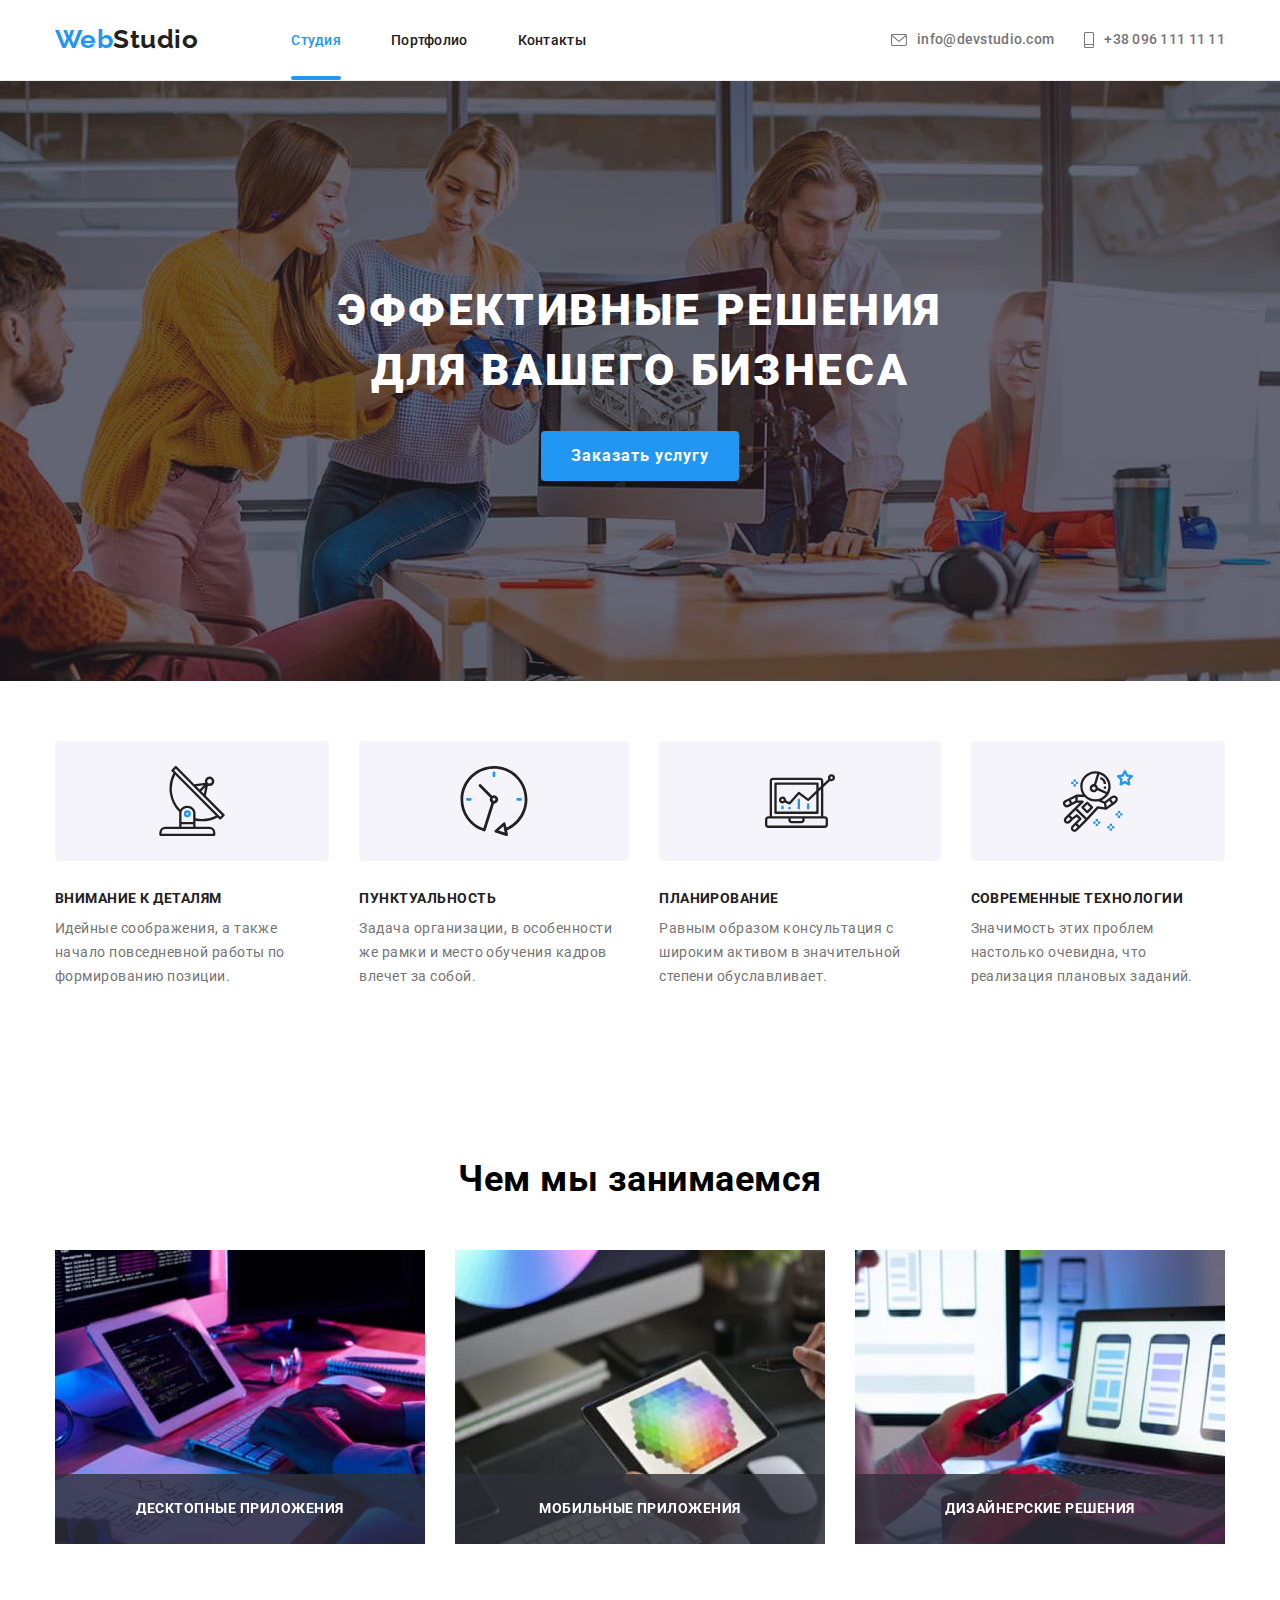
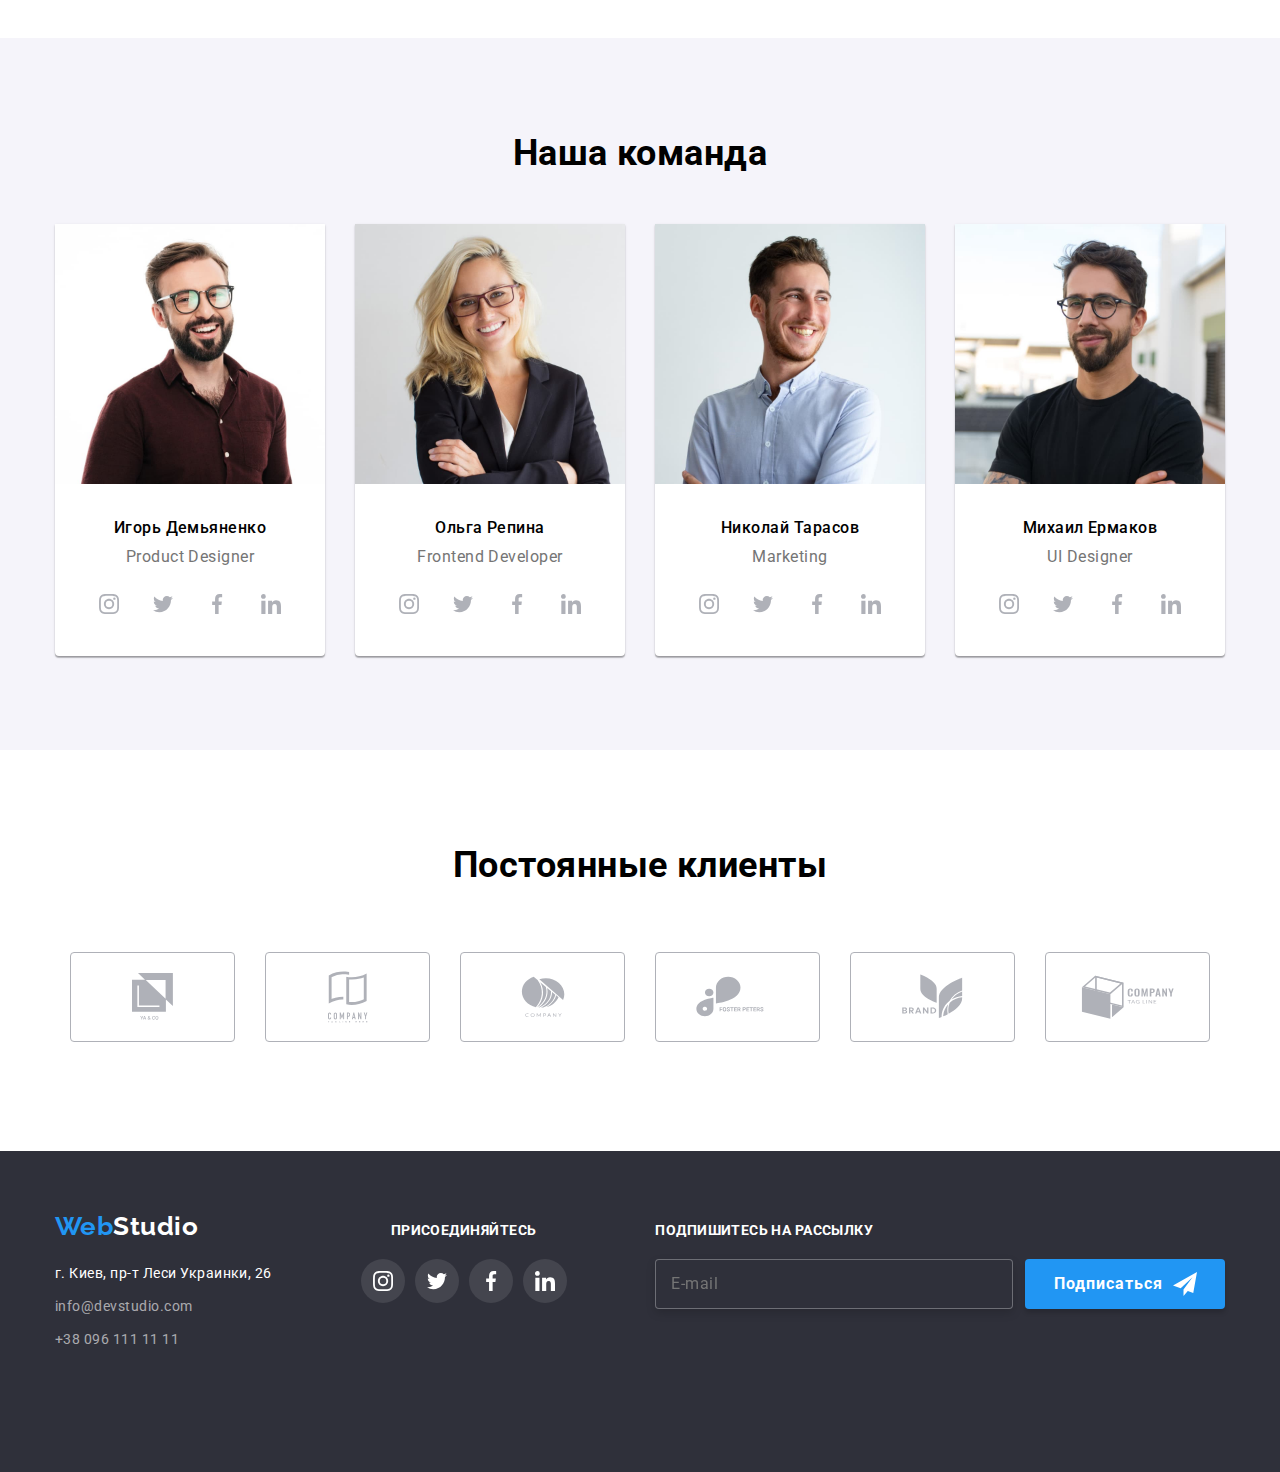
==== commit 88170584: "update css" ====
--- a/index.html
+++ b/index.html
@@ -55,13 +55,13 @@
         </div>
     <!-- мобильное меню -->
 
-    <button class="mobil-btn is-open" type="button" data-menu-button aria-expanded="false" aria-controls="menu container">
+    <button class="mobil-btn" type="button" data-menu-button aria-expanded="false" aria-controls="menu container">
         <svg width="40" height="40" aria-label="Переключатель мобильного меню">
-            <use class="mobil-btn__close" href="/images/icons.svg#icon-close-black-18dp-2-1"></use>
-            <use class="mobil-btn__menu" href="/images/icons.svg#icon-burger"></use>
+            <use class="mobil-btn__close" href="./images/icons.svg#icon-close-black-18dp-2-1"></use>
+            <use class="mobil-btn__menu" href="./images/icons.svg#icon-burger"></use>
         </svg>
     </button>
-    <div class="mobil-menu is-open" id="menu container" data-menu>
+    <div class="mobil-menu" id="menu container" data-menu>
         <ul class="navigation-mobil list">
             <li class="navigation-mobil__item">
                 <a href="./index.html" class="navigation-mobil__link-current">Студия</a>
--- a/css/main.min.css
+++ b/css/main.min.css
@@ -1 +1 @@
-/*! modern-normalize v1.1.0 | MIT License | https://github.com/sindresorhus/modern-normalize */*,::before,::after{box-sizing:border-box}html{line-height:1.15;-webkit-text-size-adjust:100%;-moz-tab-size:4;tab-size:4}body{margin:0;font-family:system-ui,-apple-system,"Segoe UI",Roboto,Helvetica,Arial,sans-serif,"Apple Color Emoji","Segoe UI Emoji"}hr{height:0;color:inherit}abbr[title]{text-decoration:underline dotted}b,strong{font-weight:bolder}code,kbd,samp,pre{font-family:ui-monospace,SFMono-Regular,Consolas,"Liberation Mono",Menlo,monospace;font-size:1em}small{font-size:80%}sub,sup{font-size:75%;line-height:0;position:relative;vertical-align:baseline}sub{bottom:-0.25em}sup{top:-0.5em}table{text-indent:0;border-color:inherit}button,input,optgroup,select,textarea{font-family:inherit;font-size:100%;line-height:1.15;margin:0}button,select{text-transform:none}button,[type=button],[type=reset],[type=submit]{-webkit-appearance:button}::-moz-focus-inner{border-style:none;padding:0}:-moz-focusring{outline:1px dotted ButtonText}:-moz-ui-invalid{box-shadow:none}legend{padding:0}progress{vertical-align:baseline}::-webkit-inner-spin-button,::-webkit-outer-spin-button{height:auto}[type=search]{-webkit-appearance:textfield;outline-offset:-2px}::-webkit-search-decoration{-webkit-appearance:none}::-webkit-file-upload-button{-webkit-appearance:button;font:inherit}summary{display:list-item}body{color:var(--primary-text-color);background-color:var(--primary-bg-color);font-family:Roboto,Comfortaa,Lato,sans-serif;letter-spacing:.03em}h1,h2,h3,h4,h5,h6,p,ul{padding:0;margin:0}.list{list-style:none;font-style:normal}.conteiner{padding:0 15px;margin:0 auto}@media screen and (min-width: 480px){.conteiner{width:480px}}@media screen and (min-width: 768px){.conteiner{width:768px}}@media screen and (min-width: 1200px){.conteiner{width:1200px}}.conteiner__footer{display:flex;flex-direction:column;align-items:center}@media screen and (min-width: 768px){.conteiner__footer{flex-direction:row;flex-wrap:wrap;justify-content:space-evenly;align-items:baseline}}@media screen and (min-width: 1200px){.conteiner__footer{justify-content:space-between}}.title-hide{position:absolute;white-space:nowrap;width:1px;height:1px;overflow:hidden;border:0;padding:0;clip:rect(0 0 0 0);clip-path:inset(50%);margin:-1px}.section{margin:0 auto;padding-top:94px;padding-bottom:94px}.section-bg-color{background-color:#f5f4fa}.section__title{margin-bottom:50px;font-weight:700;font-size:36px;line-height:1.17;text-align:center}.section__list{margin-bottom:10px;text-align:center;color:#212121;font-weight:700;font-size:14px;line-height:1.14;text-transform:uppercase;text-decoration:none}@media screen and (min-width: 480px){.section__list{text-align:start}}.header{position:relative;border-bottom:1px solid #ececec}@media screen and (max-width: 767px){.header .conteiner{display:none}}@media screen and (max-width: 767px){.header{height:60px;padding:16px 15px}}.logo{display:block}@media screen and (min-width: 768px){.logo.header__logo--mobil{display:none}}.logo{color:#2196f3;font-family:Raleway,sans-serif;font-weight:700;font-size:24px;line-height:1.17;text-decoration:none}@media screen and (min-width: 1200px){.logo{font-size:26px;line-height:1.2}}@media screen and (min-width: 1200px){.logo.footer__logo{text-align:start}}@media screen and (min-width: 1200px){.navigation .logo{margin-right:93px}}.logo__color--prime{color:#212121}.footer__logo{display:block;margin-bottom:20px;text-align:center}.logo__color--second{color:#fff}.navigation{display:flex;align-items:center;justify-content:space-between;height:80px}.navigation__list{display:flex}.navigation__item:not(:last-child){margin-right:50px}.navigation__link{display:block;padding-top:32px;padding-bottom:32px;color:#212121;font-weight:500;font-size:14px;line-height:1.2;letter-spacing:.02em;text-decoration:none;transition-duration:250ms;transition-timing-function:cubic-bezier(0.4, 0, 0.2, 1)}.navigation__link:hover,.navigation__link:focus{color:#2196f3}.navigation__link-current{display:block;position:relative;padding-top:32px;padding-bottom:32px;color:#2196f3;font-weight:500;font-size:14px;line-height:1.2;letter-spacing:.02em;text-decoration:none}.navigation__link-current::after{content:"";position:absolute;bottom:0;left:0;width:100%;height:4px;border-radius:4px;background-color:#2196f3}.mobil-btn{position:absolute;top:11px;right:13px;z-index:2;display:inline-flex;margin:0;padding:0;border:none;background-color:rgba(0,0,0,0);transition-duration:250ms;transition-timing-function:cubic-bezier(0.4, 0, 0.2, 1)}.mobil-btn .mobil-btn__close{display:none}@media screen and (min-width: 768px){.mobil-btn{display:none}}.mobil-btn:hover,.mobil-btn:focus{fill:#2196f3}.mobil-btn.is-open .mobil-btn__close{display:block}.mobil-btn.is-open .mobil-btn__menu{display:none}.mobil-menu{display:flex;flex-direction:column;position:absolute;display:none;top:0;left:0;width:100vw;height:100vh;background-color:#fff;z-index:1;padding:48px 40px;text-align:center}.mobil-menu.is-open{display:flex}@media screen and (min-width: 768px){.mobil-menu.is-open{display:none}}@media screen and (min-width: 768px){.mobil-menu{display:none}}.navigation-mobil{display:flex;flex-direction:column;align-items:flex-start;margin-bottom:auto;font-weight:500;font-size:40px;line-height:1.9;text-align:center;letter-spacing:.02em}.navigation-mobil__link-current{text-decoration:none;color:#2196f3}.navigation-mobil__link{text-decoration:none;color:#212121;transition-duration:250ms;transition-timing-function:cubic-bezier(0.4, 0, 0.2, 1)}.navigation-mobil__link:hover,.navigation-mobil__link:focus{color:#2196f3}.mobil-contacts{margin-bottom:64px}.mobil-contacts__link{display:flex;padding:16px 0;font-weight:500;font-size:24px;line-height:1.17;letter-spacing:.02em;color:#757575;text-decoration:none;transition-duration:250ms;transition-timing-function:cubic-bezier(0.4, 0, 0.2, 1)}.mobil-contacts__link:hover,.mobil-contacts__link:focus{color:#2196f3;font-size:34px}.mobil-networks{display:flex;flex-wrap:wrap}.mobil-networks__item:not(:last-child){border-right:1px solid rgba(33,33,33,.2)}.mobil-networks__link{padding:0 10px;font-weight:500;font-size:18px;line-height:1.22;letter-spacing:.02em;color:#2196f3;text-decoration:none}.contacts-header{display:flex;flex-direction:column}@media screen and (min-width: 1200px){.contacts-header{flex-direction:row;margin-left:auto}}.contacts-header__link{display:flex;align-items:center;padding:5px 0;color:#757575;font-weight:500;font-size:14px;line-height:1.14;letter-spacing:.02em;text-decoration:none;transition-duration:250ms;transition-timing-function:cubic-bezier(0.4, 0, 0.2, 1)}.contacts-header__link:hover,.contacts-header__link:focus{color:#2196f3}.contacts-header__link:hover .contacts-header__svg-mail,.contacts-header__link:hover .contacts-header__svg-tel,.contacts-header__link:focus .contacts-header__svg-mail,.contacts-header__link:focus .contacts-header__svg-tel{fill:#2196f3}@media screen and (min-width: 1200px){.contacts-header__link{padding:30px 0}}@media screen and (min-width: 1200px){.contacts-header__item:not(:last-child){margin-right:30px}}.contacts-header__svg-mail{margin-right:10px;fill:#757575;transition-duration:250ms;transition-timing-function:cubic-bezier(0.4, 0, 0.2, 1)}.contacts-header__svg-tel{margin-right:10px;fill:#757575;transition-duration:250ms;transition-timing-function:cubic-bezier(0.4, 0, 0.2, 1)}.hero{padding-top:118px;margin:0 auto;max-width:1600px;height:400px;background-color:#c4c4c4;background-image:linear-gradient(to left, rgba(47, 48, 58, 0.4), rgba(47, 48, 58, 0.4)),url(../images/hero.jpg);background-size:cover;background-repeat:no-repeat;background-position:center}@media screen and (min-width: 480px){.hero{height:400px}}@media screen and (min-width: 768px){.hero{height:400px}}@media screen and (min-width: 1200px){.hero{height:600px;padding-top:200px}}.hero__title{margin-right:auto;margin-left:auto;margin-bottom:30px;color:#fff;font-weight:900;font-size:26px;line-height:1.62;text-align:center;letter-spacing:.06em;text-transform:uppercase}@media screen and (min-width: 1200px){.hero__title{font-size:44px;line-height:1.36}}.backdrop{position:fixed;top:0;left:0;z-index:1;width:100%;height:100%;background-color:rgba(0,0,0,.2);opacity:1;transition:opacity 250ms cubic-bezier(0.4, 0, 0.2, 1)}.backdrop.is-hidden{pointer-events:none;opacity:0}.backdrop.is-hidden .modal{transform:translate(-50%, -50%) scale(1.1)}.modal{position:absolute;top:50%;left:50%;transform:translate(-50%, -50%) scale(1);width:528px;height:581px;border-radius:4px;background-color:#fff;box-shadow:0px 1px 3px rgba(0,0,0,.12),0px 1px 1px rgba(0,0,0,.14),0px 2px 1px rgba(0,0,0,.2);transition:transform 250ms cubic-bezier(0.4, 0, 0.2, 1)}@media screen and (max-width: 1199px){.modal{width:100%;max-width:450px;height:609px}}.modal__btn{position:absolute;top:8px;right:8px;display:flex;justify-content:center;align-items:center;padding:0px;border:0;width:30px;height:30px;border-radius:50%;border:1px solid rgba(0,0,0,.1);background-color:#fff}.modal__btn:hover .modal__btn--img{cursor:pointer;fill:#2196f3}.modal__btn--img{width:18px;height:18px;fill:#212121;transition-duration:250ms;transition-timing-function:cubic-bezier(0.4, 0, 0.2, 1)}.form{padding:40px}.form__title{display:block;margin-bottom:12px;font-weight:700;font-size:20px;line-height:1.15;text-align:center;letter-spacing:.03em;color:#212121}.form__label{position:relative;display:block;margin-bottom:10px}.form__name{display:block;margin-bottom:4px;font-weight:400;font-size:12px;line-height:1.17;letter-spacing:.01em;color:#757575}.form__icon{position:absolute;bottom:11px;left:12px;width:18px;height:18px;fill:#212121;transition-duration:250ms;transition-timing-function:cubic-bezier(0.4, 0, 0.2, 1)}.form__label:focus-within .form__icon{fill:#2196f3}.form__input{width:448px;height:40px;padding:10px 40px;outline:none;cursor:pointer;border:1px solid rgba(33,33,33,.2);border-radius:4px;transition-duration:250ms;transition-timing-function:cubic-bezier(0.4, 0, 0.2, 1)}.form__label:focus-within .form__input{border:1px solid #2196f3}@media screen and (max-width: 1199px){.form__input{width:100%}}.form__textarea{display:block;margin-bottom:20px}.form__textarea-field{width:448px;height:120px;padding:12px 16px;resize:none;outline:none;cursor:pointer;border:1px solid rgba(33,33,33,.2);border-radius:4px;font-size:12px;line-height:14px;letter-spacing:.01em;color:rgba(117,117,117,.5);transition-duration:250ms;transition-timing-function:cubic-bezier(0.4, 0, 0.2, 1)}.form__textarea:focus-within .form__textarea-field{border:1px solid #2196f3}@media screen and (max-width: 1199px){.form__textarea-field{width:100%}}.form__checkbox{display:flex;justify-content:center;align-items:center;margin-bottom:30px;color:#757575;font-weight:400;font-size:14px;line-height:24px;letter-spacing:.03em}.form__checkbox-input{text-align:center;appearance:none;position:absolute}.form__checkbox-icon{width:16px;height:15px;margin-right:7px;border-radius:2px;border:2px solid #212121;fill:#fff;transition-duration:250ms;transition-timing-function:cubic-bezier(0.4, 0, 0.2, 1)}.form__checkbox-input:checked+.form__checkbox-icon{border:0;background-color:#2196f3}.form__checkbox-text{font-weight:400;font-size:14px;line-height:1.71;letter-spacing:.03em;color:#757575}@media screen and (max-width: 1199px){.form__checkbox-text{font-size:12px}}.form__checkbox-agreement{text-decoration-line:underline;color:#2196f3}.form-footer .button__primary{padding:10px 28px}.qualitys{padding-top:60px;padding-bottom:60px}.qualitys__list{display:block;margin:-15px;color:#757575}@media screen and (min-width: 768px){.qualitys__list{display:flex;flex-wrap:wrap}}@media screen and (min-width: 1200px){.qualitys__list{flex-wrap:nowrap}}.qualitys__item{margin:15px}@media screen and (min-width: 768px)and (max-width: 1199px){.qualitys__item{width:calc((100% - 60px)/2)}}@media screen and (min-width: 1200px){.qualitys__item:not(:last-child){margin-bottom:30px}}.qualitys__icon{display:flex;justify-content:center;align-items:center;height:120px;margin-bottom:30px;border-radius:4px;background-color:#f5f4fa}.qualitys__svg{width:70px;height:70px}.qualitys__description{font-weight:400;font-size:14px;line-height:1.71}.section.section__features{display:none}@media screen and (min-width: 1200px){.section.section__features{display:block}}.features{display:flex}.features__item:not(:last-child){margin-right:30px}.features__box{position:relative}.features__box::after{content:"";position:absolute;bottom:0;left:0;width:100%;height:70px;background-color:rgba(47,48,58,.8)}.features__img{display:block}.featuers__subtitle{position:absolute;bottom:0;width:100%;margin-bottom:27px;left:50%;transform:translate(-50%);z-index:1;font-style:normal;font-weight:700;font-size:14px;line-height:1.14;text-align:center;text-transform:uppercase;color:#fff}.team{display:block}@media screen and (min-width: 768px)and (max-width: 1199px){.team{display:flex;flex-wrap:wrap;margin:-15px}}@media screen and (min-width: 1200px){.team{display:flex}}.team__item{max-width:450px;background-color:#fff;box-shadow:0px 1px 3px rgba(0,0,0,.12),0px 1px 1px rgba(0,0,0,.14),0px 2px 1px rgba(0,0,0,.2);border-radius:0px 0px 4px 4px}@media screen and (min-width: 768px)and (max-width: 1199px){.team__item{width:calc((100% - 60px)/2);margin:15px}}@media screen and (max-width: 768px){.team__item:not(:last-child){margin-bottom:30px}}@media screen and (min-width: 1200px){.team__item:not(:last-child){margin-right:30px}}.team__image{width:100%;margin-bottom:30px}.team__name{margin-bottom:10px;font-weight:500;font-size:16px;line-height:1.19;text-align:center}.team__description{margin-bottom:16px;font-weight:400;font-size:16px;line-height:1.19;text-align:center;color:#757575}.social-networks{display:flex;justify-content:center;margin-bottom:30px}@media screen and (max-width: 767px){.social-networks{padding-bottom:30px;margin-bottom:0}}.social-networks__item:not(:last-child){margin-right:10px}.social-networks__link{display:flex;justify-content:center;align-items:center;width:44px;height:44px;border-radius:50%;background-color:#fff;transition-duration:250ms;transition-timing-function:cubic-bezier(0.4, 0, 0.2, 1)}.social-networks__link:hover,.social-networks__link:focus{background-color:#2196f3}.social-networks__svg{fill:#afb1b8;background-size:cover;transition-duration:250ms;transition-timing-function:cubic-bezier(0.4, 0, 0.2, 1)}.social-networks__link:hover .social-networks__svg,.social-networks__link:focus .social-networks__svg{fill:#fff}.clients__title{margin-bottom:30px;text-align:center;font-weight:700;font-size:28px;line-height:1.17}@media screen and (min-width: 1200px){.clients__title{font-size:36px;margin-bottom:50px}}.clients__list{display:flex;flex-wrap:wrap}@media screen and (max-width: 1199px){.clients__list{margin:-15px}}@media screen and (min-width: 1200px){.clients__list{flex-wrap:nowrap}}.clients__item{margin:15px}@media screen and (max-width: 767px){.clients__item{width:calc((100% - 60px)/2)}}@media screen and (min-width: 768px){.clients__item{width:calc((100% - 90px)/3)}}.clients__link{display:flex;justify-content:center;align-items:center;width:100%;height:90px;border:1px solid #afb1b8;border-radius:4px;transition-duration:250ms;transition-timing-function:cubic-bezier(0.4, 0, 0.2, 1)}.clients__link:hover,.clients__link:focus{width:100%;height:90px;border:1px solid #2196f3;border-radius:4px}.clients__svg{fill:#afb1b8;transition-duration:250ms;transition-timing-function:cubic-bezier(0.4, 0, 0.2, 1)}.clients__link:hover .clients__svg,.clients__link:focus .clients__svg{fill:#2196f3}.filter-list{display:flex;justify-content:center;margin-bottom:50px}@media screen and (max-width: 767px){.filter-list{flex-wrap:wrap;justify-content:flex-start}}.filter-list__item:not(:last-child){margin-right:8px}@media screen and (max-width: 767px){.filter-list__item{margin-bottom:15px}}@media screen and (min-width: 768px){.filter-list__item{margin-bottom:0}}.catalog-list{display:flex;flex-wrap:wrap}@media screen and (max-width: 767px){.catalog-list{display:block}}@media screen and (min-width: 768px){.catalog-list{display:flex;margin:-15px}}@media screen and (min-width: 1200px){.catalog-list{gap:30px}}.catalog-list__item{width:calc((100% - 60px)/3);border:1px solid rgba(0,0,0,0)}.catalog-list__item:hover,.catalog-list__item:focus{border:1px solid #eee;box-shadow:0px 1px 1px rgba(0,0,0,.12),0px 4px 4px rgba(0,0,0,.06),1px 4px 6px rgba(0,0,0,.16)}@media screen and (max-width: 767px){.catalog-list__item{width:100%}.catalog-list__item:not(:last-child){margin-bottom:30px}}@media screen and (min-width: 768px){.catalog-list__item{width:calc((100% - 60px)/2);margin:15px}}@media screen and (min-width: 1200px){.catalog-list__item{width:calc((100% - 60px)/3);margin:0}}.catalog-list__link{display:flex;flex-direction:column;height:100%;text-decoration:none}.catalog-list__overlay{position:relative;overflow:hidden}.catalog-list__img{display:block;width:100%}.catalog-list__content{position:absolute;width:100%;height:100%;top:0;left:0;transform:translateY(101%);padding:63px 24px;background-color:rgba(33,150,243,.9);font-style:normal;font-weight:400;font-size:18px;line-height:1.56;color:#fff;transition-duration:250ms;transition-timing-function:cubic-bezier(0.4, 0, 0.2, 1)}.catalog-list__item:hover .catalog-list__content,.catalog-list__item:focus .catalog-list__content{transform:translate(0);transition-duration:250ms;transition-timing-function:cubic-bezier(0.4, 0, 0.2, 1);pointer-events:all}.catalog-list__box{display:flex;flex-direction:column;flex-grow:1;padding:20px 24px;border-right:1px solid #eee;border-bottom:1px solid #eee;border-left:1px solid #eee}.catalog-list__title{margin-bottom:4px;color:#212121;font-weight:700;font-size:18px;line-height:2;letter-spacing:.06em}.catalog-list__text{color:#757575;font-weight:400;font-size:16px;line-height:1.88}.button{display:inline-block;font-family:inherit;cursor:pointer;border:0;border-radius:4px}.button__secondary{padding:6px 22px;background-color:#f5f4fa;font-weight:500;font-size:16px;line-height:1.62;letter-spacing:.03em}.button__secondary:hover,.button__secondary:focus{color:#fff;background:#2196f3;box-shadow:0px 3px 1px rgba(0,0,0,.1),0px 1px 2px rgba(0,0,0,.08),0px 2px 2px rgba(0,0,0,.12);transition-duration:250ms;transition-timing-function:cubic-bezier(0.4, 0, 0.2, 1)}.button__primary{display:block;padding:10px 30px;margin:0px auto;color:#fff;background-color:#2196f3;font-weight:700;font-size:16px;line-height:1.88;align-items:center;letter-spacing:.06em;box-shadow:0px 4px 4px rgba(0,0,0,.15);transition-duration:250ms;transition-timing-function:cubic-bezier(0.4, 0, 0.2, 1)}.button__primary:hover,.button__primary:focus{color:#212121;background-color:#f5f4fa}.form-footer__box .button__primary{position:relative;padding:10px 62px 10px 29px}.footer{padding-top:60px;padding-bottom:60px;background-color:#2f303a}.contacts-footer{display:block;list-style:none;text-align:center;margin-bottom:60px}@media screen and (min-width: 1200px){.contacts-footer{text-align:start}}.contacts-footer__item:not(:last-child){margin-bottom:9px}.contacts-footer__link{color:rgba(255,255,255,.6);font-weight:400;font-size:14px;line-height:1.71;text-decoration:none;transition-duration:250ms;transition-timing-function:cubic-bezier(0.4, 0, 0.2, 1)}.contacts-footer__link:hover,.contacts-footer__link:focus{color:#2196f3}.contacts-footer__address{color:#fff;font-weight:400;font-size:14px;line-height:1.71;text-decoration:none;transition-duration:250ms;transition-timing-function:cubic-bezier(0.4, 0, 0.2, 1)}.contacts-footer__address:hover,.contacts-footer__address:focus{color:#2196f3}.footer-networks{margin-bottom:60px;width:206px;text-align:center}.footer-networks__title{margin-bottom:20px;font-weight:700;font-size:14px;line-height:1.14;text-transform:uppercase;color:#fff}.footer-networks__list{display:flex}.footer-networks__item:not(:last-child){margin-right:10px}.footer-networks__link{display:flex;justify-content:center;align-items:center;border-radius:50%;width:44px;height:44px;background-color:rgba(255,255,255,.1);transition-duration:250ms;transition-timing-function:cubic-bezier(0.4, 0, 0.2, 1)}.footer-networks__link:hover,.footer-networks__link:focus{background-color:#2196f3}.footer-networks__svg{fill:#fff}.form-footer{margin-top:12px}@media screen and (max-width: 1199px){.form-footer{width:100%}}.form-footer__call{display:block;margin-bottom:20px;text-align:center;font-style:normal;font-weight:700;font-size:14px;line-height:1.14;letter-spacing:.03em;text-transform:uppercase;color:#fff}@media screen and (min-width: 1200px){.form-footer__call{text-align:start}}.form-footer__box{display:flex;flex-direction:column;align-items:center}@media screen and (min-width: 1200px){.form-footer__box{flex-direction:row;align-items:flex-start}}.form-footer__fild{width:100%;padding:15px;height:50px;background-color:#2f303a;border:1px solid rgba(255,255,255,.3);filter:drop-shadow(0px 4px 4px rgba(0, 0, 0, 0.15));border-radius:4px;outline:none;font-size:16px;line-height:1.25;letter-spacing:.03em;color:rgba(255,255,255,.6);transition-duration:250ms;transition-timing-function:cubic-bezier(0.4, 0, 0.2, 1)}.form-footer__mark:focus-within .form-footer__fild{border-color:#2196f3}@media screen and (min-width: 768px){.form-footer__fild{max-width:450px;display:block;margin:0 auto}}@media screen and (min-width: 1200px){.form-footer__fild{margin-right:12px}}.form-footer__mark{width:100%;margin-bottom:20px}@media screen and (min-width: 1200px){.form-footer__mark{min-width:358px;margin-right:12px}}.form-footer__button-icon{position:absolute;top:50%;right:28px;transform:translatey(-50%);width:24px;height:24px;fill:#fff}/*# sourceMappingURL=main.min.css.map */+/*! modern-normalize v1.1.0 | MIT License | https://github.com/sindresorhus/modern-normalize */*,::before,::after{box-sizing:border-box}html{line-height:1.15;-webkit-text-size-adjust:100%;-moz-tab-size:4;tab-size:4}body{margin:0;font-family:system-ui,-apple-system,"Segoe UI",Roboto,Helvetica,Arial,sans-serif,"Apple Color Emoji","Segoe UI Emoji"}hr{height:0;color:inherit}abbr[title]{text-decoration:underline dotted}b,strong{font-weight:bolder}code,kbd,samp,pre{font-family:ui-monospace,SFMono-Regular,Consolas,"Liberation Mono",Menlo,monospace;font-size:1em}small{font-size:80%}sub,sup{font-size:75%;line-height:0;position:relative;vertical-align:baseline}sub{bottom:-0.25em}sup{top:-0.5em}table{text-indent:0;border-color:inherit}button,input,optgroup,select,textarea{font-family:inherit;font-size:100%;line-height:1.15;margin:0}button,select{text-transform:none}button,[type=button],[type=reset],[type=submit]{-webkit-appearance:button}::-moz-focus-inner{border-style:none;padding:0}:-moz-focusring{outline:1px dotted ButtonText}:-moz-ui-invalid{box-shadow:none}legend{padding:0}progress{vertical-align:baseline}::-webkit-inner-spin-button,::-webkit-outer-spin-button{height:auto}[type=search]{-webkit-appearance:textfield;outline-offset:-2px}::-webkit-search-decoration{-webkit-appearance:none}::-webkit-file-upload-button{-webkit-appearance:button;font:inherit}summary{display:list-item}body{color:var(--primary-text-color);background-color:var(--primary-bg-color);font-family:Roboto,Comfortaa,Lato,sans-serif;letter-spacing:.03em}h1,h2,h3,h4,h5,h6,p,ul{padding:0;margin:0}.list{list-style:none;font-style:normal}.conteiner{padding:0 15px;margin:0 auto}@media screen and (min-width: 480px){.conteiner{width:480px}}@media screen and (min-width: 768px){.conteiner{width:768px}}@media screen and (min-width: 1200px){.conteiner{width:1200px}}.conteiner__footer{display:flex;flex-direction:column;align-items:center}@media screen and (min-width: 768px){.conteiner__footer{flex-direction:row;flex-wrap:wrap;justify-content:space-evenly;align-items:baseline}}@media screen and (min-width: 1200px){.conteiner__footer{justify-content:space-between}}.title-hide{position:absolute;white-space:nowrap;width:1px;height:1px;overflow:hidden;border:0;padding:0;clip:rect(0 0 0 0);clip-path:inset(50%);margin:-1px}.section{margin:0 auto;padding-top:94px;padding-bottom:94px}.section-bg-color{background-color:#f5f4fa}.section__title{margin-bottom:50px;font-weight:700;font-size:36px;line-height:1.17;text-align:center}.section__list{margin-bottom:10px;text-align:center;color:#212121;font-weight:700;font-size:14px;line-height:1.14;text-transform:uppercase;text-decoration:none}@media screen and (min-width: 480px){.section__list{text-align:start}}.header{position:relative;border-bottom:1px solid #ececec}@media screen and (max-width: 767px){.header .conteiner{display:none}}@media screen and (max-width: 767px){.header{height:60px;padding:16px 15px}}.logo{display:inline-block}@media screen and (min-width: 768px){.logo.header__logo--mobil{display:none}}.logo{color:#2196f3;font-family:Raleway,sans-serif;font-weight:700;font-size:24px;line-height:1.17;text-decoration:none}@media screen and (min-width: 1200px){.logo{font-size:26px;line-height:1.2}}@media screen and (min-width: 1200px){.logo.footer__logo{text-align:start}}@media screen and (min-width: 1200px){.navigation .logo{margin-right:93px}}.logo__color--prime{color:#212121}.footer__logo{display:block;margin-bottom:20px;text-align:center}.logo__color--second{color:#fff}.navigation{display:flex;align-items:center;justify-content:space-between;height:80px}.navigation__list{display:flex}.navigation__item:not(:last-child){margin-right:50px}.navigation__link{display:block;padding-top:32px;padding-bottom:32px;color:#212121;font-weight:500;font-size:14px;line-height:1.2;letter-spacing:.02em;text-decoration:none;transition-duration:250ms;transition-timing-function:cubic-bezier(0.4, 0, 0.2, 1)}.navigation__link:hover,.navigation__link:focus{color:#2196f3}.navigation__link-current{display:block;position:relative;padding-top:32px;padding-bottom:32px;color:#2196f3;font-weight:500;font-size:14px;line-height:1.2;letter-spacing:.02em;text-decoration:none}.navigation__link-current::after{content:"";position:absolute;bottom:0;left:0;width:100%;height:4px;border-radius:4px;background-color:#2196f3}.mobil-btn{position:absolute;top:11px;right:13px;z-index:2;display:inline-flex;margin:0;padding:0;border:none;background-color:rgba(0,0,0,0);transition-duration:250ms;transition-timing-function:cubic-bezier(0.4, 0, 0.2, 1)}.mobil-btn .mobil-btn__close{display:none}@media screen and (min-width: 768px){.mobil-btn{display:none}}.mobil-btn:hover,.mobil-btn:focus{fill:#2196f3}.mobil-btn.is-open .mobil-btn__close{display:block}.mobil-btn.is-open .mobil-btn__menu{display:none}.mobil-menu{display:flex;flex-direction:column;position:absolute;display:none;top:0;left:0;width:100vw;height:100vh;background-color:#fff;z-index:1;padding:48px 40px;text-align:center}.mobil-menu.is-open{display:flex}@media screen and (min-width: 768px){.mobil-menu.is-open{display:none}}@media screen and (min-width: 768px){.mobil-menu{display:none}}.navigation-mobil{display:flex;flex-direction:column;align-items:flex-start;margin-bottom:auto;font-weight:500;font-size:40px;line-height:1.9;text-align:center;letter-spacing:.02em}.navigation-mobil__link-current{text-decoration:none;color:#2196f3}.navigation-mobil__link{text-decoration:none;color:#212121;transition-duration:250ms;transition-timing-function:cubic-bezier(0.4, 0, 0.2, 1)}.navigation-mobil__link:hover,.navigation-mobil__link:focus{color:#2196f3}.mobil-contacts{margin-bottom:64px}.mobil-contacts__link{display:flex;padding:16px 0;font-weight:500;font-size:24px;line-height:1.17;letter-spacing:.02em;color:#757575;text-decoration:none;transition-duration:250ms;transition-timing-function:cubic-bezier(0.4, 0, 0.2, 1)}.mobil-contacts__link:hover,.mobil-contacts__link:focus{color:#2196f3;font-size:34px}.mobil-networks{display:flex;flex-wrap:wrap}.mobil-networks__item:not(:last-child){border-right:1px solid rgba(33,33,33,.2)}.mobil-networks__link{padding:0 10px;font-weight:500;font-size:18px;line-height:1.22;letter-spacing:.02em;color:#2196f3;text-decoration:none}.contacts-header{display:flex;flex-direction:column}@media screen and (min-width: 1200px){.contacts-header{flex-direction:row;margin-left:auto}}.contacts-header__link{display:flex;align-items:center;padding:5px 0;color:#757575;font-weight:500;font-size:14px;line-height:1.14;letter-spacing:.02em;text-decoration:none;transition-duration:250ms;transition-timing-function:cubic-bezier(0.4, 0, 0.2, 1)}.contacts-header__link:hover,.contacts-header__link:focus{color:#2196f3}.contacts-header__link:hover .contacts-header__svg-mail,.contacts-header__link:hover .contacts-header__svg-tel,.contacts-header__link:focus .contacts-header__svg-mail,.contacts-header__link:focus .contacts-header__svg-tel{fill:#2196f3}@media screen and (min-width: 1200px){.contacts-header__link{padding:30px 0}}@media screen and (min-width: 1200px){.contacts-header__item:not(:last-child){margin-right:30px}}.contacts-header__svg-mail{margin-right:10px;fill:#757575;transition-duration:250ms;transition-timing-function:cubic-bezier(0.4, 0, 0.2, 1)}.contacts-header__svg-tel{margin-right:10px;fill:#757575;transition-duration:250ms;transition-timing-function:cubic-bezier(0.4, 0, 0.2, 1)}.hero{padding-top:118px;margin:0 auto;max-width:1600px;height:400px;background-color:#c4c4c4;background-image:linear-gradient(to left, rgba(47, 48, 58, 0.4), rgba(47, 48, 58, 0.4)),url(../images/hero.jpg);background-size:cover;background-repeat:no-repeat;background-position:center}@media screen and (min-width: 480px){.hero{height:400px}}@media screen and (min-width: 768px){.hero{height:400px}}@media screen and (min-width: 1200px){.hero{height:600px;padding-top:200px}}.hero__title{margin-right:auto;margin-left:auto;margin-bottom:30px;color:#fff;font-weight:900;font-size:26px;line-height:1.62;text-align:center;letter-spacing:.06em;text-transform:uppercase}@media screen and (max-width: 1199px){.hero__title{max-width:360px}}@media screen and (min-width: 1200px){.hero__title{font-size:44px;line-height:1.36;max-width:696px}}.backdrop{position:fixed;top:0;left:0;z-index:1;width:100%;height:100%;background-color:rgba(0,0,0,.2);opacity:1;transition:opacity 250ms cubic-bezier(0.4, 0, 0.2, 1)}.backdrop.is-hidden{pointer-events:none;opacity:0}.backdrop.is-hidden .modal{transform:translate(-50%, -50%) scale(1.1)}.modal{position:absolute;top:50%;left:50%;transform:translate(-50%, -50%) scale(1);width:528px;height:581px;border-radius:4px;background-color:#fff;box-shadow:0px 1px 3px rgba(0,0,0,.12),0px 1px 1px rgba(0,0,0,.14),0px 2px 1px rgba(0,0,0,.2);transition:transform 250ms cubic-bezier(0.4, 0, 0.2, 1)}@media screen and (max-width: 1199px){.modal{width:100%;max-width:450px;height:609px}}.modal__btn{position:absolute;top:8px;right:8px;display:flex;justify-content:center;align-items:center;padding:0px;border:0;width:30px;height:30px;border-radius:50%;border:1px solid rgba(0,0,0,.1);background-color:#fff}.modal__btn:hover .modal__btn--img{cursor:pointer;fill:#2196f3}.modal__btn--img{width:18px;height:18px;fill:#212121;transition-duration:250ms;transition-timing-function:cubic-bezier(0.4, 0, 0.2, 1)}.form{padding:40px}.form__title{display:block;margin-bottom:12px;font-weight:700;font-size:20px;line-height:1.15;text-align:center;letter-spacing:.03em;color:#212121}.form__label{position:relative;display:block;margin-bottom:10px}.form__name{display:block;margin-bottom:4px;font-weight:400;font-size:12px;line-height:1.17;letter-spacing:.01em;color:#757575}.form__icon{position:absolute;bottom:11px;left:12px;width:18px;height:18px;fill:#212121;transition-duration:250ms;transition-timing-function:cubic-bezier(0.4, 0, 0.2, 1)}.form__label:focus-within .form__icon{fill:#2196f3}.form__input{width:448px;height:40px;padding:10px 40px;outline:none;cursor:pointer;border:1px solid rgba(33,33,33,.2);border-radius:4px;transition-duration:250ms;transition-timing-function:cubic-bezier(0.4, 0, 0.2, 1)}.form__label:focus-within .form__input{border:1px solid #2196f3}@media screen and (max-width: 1199px){.form__input{width:100%}}.form__textarea{display:block;margin-bottom:20px}.form__textarea-field{width:448px;height:120px;padding:12px 16px;resize:none;outline:none;cursor:pointer;border:1px solid rgba(33,33,33,.2);border-radius:4px;font-size:12px;line-height:14px;letter-spacing:.01em;color:rgba(117,117,117,.5);transition-duration:250ms;transition-timing-function:cubic-bezier(0.4, 0, 0.2, 1)}.form__textarea:focus-within .form__textarea-field{border:1px solid #2196f3}@media screen and (max-width: 1199px){.form__textarea-field{width:100%}}.form__checkbox{display:flex;justify-content:center;align-items:center;margin-bottom:30px;color:#757575;font-weight:400;font-size:14px;line-height:24px;letter-spacing:.03em}.form__checkbox-input{text-align:center;appearance:none;position:absolute}.form__checkbox-icon{width:16px;height:15px;margin-right:7px;border-radius:2px;border:2px solid #212121;fill:#fff;transition-duration:250ms;transition-timing-function:cubic-bezier(0.4, 0, 0.2, 1)}.form__checkbox-input:checked+.form__checkbox-icon{border:0;background-color:#2196f3}.form__checkbox-text{font-weight:400;font-size:14px;line-height:1.71;letter-spacing:.03em;color:#757575}@media screen and (max-width: 1199px){.form__checkbox-text{font-size:12px}}.form__checkbox-agreement{text-decoration-line:underline;color:#2196f3}.form-footer .button__primary{padding:10px 28px}.qualitys{padding-top:60px;padding-bottom:60px}.qualitys__list{display:block;margin:-15px;color:#757575}@media screen and (min-width: 768px){.qualitys__list{display:flex;flex-wrap:wrap}}@media screen and (min-width: 1200px){.qualitys__list{flex-wrap:nowrap}}.qualitys__item{margin:15px}@media screen and (min-width: 768px)and (max-width: 1199px){.qualitys__item{width:calc((100% - 60px)/2)}}@media screen and (min-width: 1200px){.qualitys__item:not(:last-child){margin-bottom:30px}}.qualitys__icon{display:flex;justify-content:center;align-items:center;height:120px;margin-bottom:30px;border-radius:4px;background-color:#f5f4fa}.qualitys__svg{width:70px;height:70px}.qualitys__description{font-weight:400;font-size:14px;line-height:1.71}.section.section__features{display:none}@media screen and (min-width: 1200px){.section.section__features{display:block}}.features{display:flex}.features__item:not(:last-child){margin-right:30px}.features__box{position:relative}.features__box::after{content:"";position:absolute;bottom:0;left:0;width:100%;height:70px;background-color:rgba(47,48,58,.8)}.features__img{display:block}.featuers__subtitle{position:absolute;bottom:0;width:100%;margin-bottom:27px;left:50%;transform:translate(-50%);z-index:1;font-style:normal;font-weight:700;font-size:14px;line-height:1.14;text-align:center;text-transform:uppercase;color:#fff}.team{display:block}@media screen and (min-width: 768px)and (max-width: 1199px){.team{display:flex;flex-wrap:wrap;margin:-15px}}@media screen and (min-width: 1200px){.team{display:flex}}.team__item{max-width:450px;background-color:#fff;box-shadow:0px 1px 3px rgba(0,0,0,.12),0px 1px 1px rgba(0,0,0,.14),0px 2px 1px rgba(0,0,0,.2);border-radius:0px 0px 4px 4px}@media screen and (min-width: 768px)and (max-width: 1199px){.team__item{width:calc((100% - 60px)/2);margin:15px}}@media screen and (max-width: 768px){.team__item:not(:last-child){margin-bottom:30px}}@media screen and (min-width: 1200px){.team__item:not(:last-child){margin-right:30px}}.team__image{width:100%;margin-bottom:30px}.team__name{margin-bottom:10px;font-weight:500;font-size:16px;line-height:1.19;text-align:center}.team__description{margin-bottom:16px;font-weight:400;font-size:16px;line-height:1.19;text-align:center;color:#757575}.social-networks{display:flex;justify-content:center;margin-bottom:30px}@media screen and (max-width: 767px){.social-networks{padding-bottom:30px;margin-bottom:0}}.social-networks__item:not(:last-child){margin-right:10px}.social-networks__link{display:flex;justify-content:center;align-items:center;width:44px;height:44px;border-radius:50%;background-color:#fff;transition-duration:250ms;transition-timing-function:cubic-bezier(0.4, 0, 0.2, 1)}.social-networks__link:hover,.social-networks__link:focus{background-color:#2196f3}.social-networks__svg{fill:#afb1b8;background-size:cover;transition-duration:250ms;transition-timing-function:cubic-bezier(0.4, 0, 0.2, 1)}.social-networks__link:hover .social-networks__svg,.social-networks__link:focus .social-networks__svg{fill:#fff}.clients__title{margin-bottom:30px;text-align:center;font-weight:700;font-size:28px;line-height:1.17}@media screen and (min-width: 1200px){.clients__title{font-size:36px;margin-bottom:50px}}.clients__list{display:flex;flex-wrap:wrap}@media screen and (max-width: 1199px){.clients__list{margin:-15px}}@media screen and (min-width: 1200px){.clients__list{flex-wrap:nowrap}}.clients__item{margin:15px}@media screen and (max-width: 767px){.clients__item{width:calc((100% - 60px)/2)}}@media screen and (min-width: 768px){.clients__item{width:calc((100% - 90px)/3)}}.clients__link{display:flex;justify-content:center;align-items:center;width:100%;height:90px;border:1px solid #afb1b8;border-radius:4px;transition-duration:250ms;transition-timing-function:cubic-bezier(0.4, 0, 0.2, 1)}.clients__link:hover,.clients__link:focus{width:100%;height:90px;border:1px solid #2196f3;border-radius:4px}.clients__svg{fill:#afb1b8;transition-duration:250ms;transition-timing-function:cubic-bezier(0.4, 0, 0.2, 1)}.clients__link:hover .clients__svg,.clients__link:focus .clients__svg{fill:#2196f3}.filter-list{display:flex;justify-content:center;margin-bottom:50px}@media screen and (max-width: 767px){.filter-list{flex-wrap:wrap;justify-content:flex-start}}.filter-list__item:not(:last-child){margin-right:8px}@media screen and (max-width: 767px){.filter-list__item{margin-bottom:15px}}@media screen and (min-width: 768px){.filter-list__item{margin-bottom:0}}.catalog-list{display:flex;flex-wrap:wrap}@media screen and (max-width: 767px){.catalog-list{display:block}}@media screen and (min-width: 768px){.catalog-list{display:flex;margin:-15px}}@media screen and (min-width: 1200px){.catalog-list{gap:30px}}.catalog-list__item{width:calc((100% - 60px)/3);border:1px solid rgba(0,0,0,0)}.catalog-list__item:hover,.catalog-list__item:focus{border:1px solid #eee;box-shadow:0px 1px 1px rgba(0,0,0,.12),0px 4px 4px rgba(0,0,0,.06),1px 4px 6px rgba(0,0,0,.16)}@media screen and (max-width: 767px){.catalog-list__item{width:100%}.catalog-list__item:not(:last-child){margin-bottom:30px}}@media screen and (min-width: 768px){.catalog-list__item{width:calc((100% - 60px)/2);margin:15px}}@media screen and (min-width: 1200px){.catalog-list__item{width:calc((100% - 60px)/3);margin:0}}.catalog-list__link{display:flex;flex-direction:column;height:100%;text-decoration:none}.catalog-list__overlay{position:relative;overflow:hidden}.catalog-list__img{display:block;width:100%}.catalog-list__content{position:absolute;width:100%;height:100%;top:0;left:0;transform:translateY(101%);padding:63px 24px;background-color:rgba(33,150,243,.9);font-style:normal;font-weight:400;font-size:18px;line-height:1.56;color:#fff;transition-duration:250ms;transition-timing-function:cubic-bezier(0.4, 0, 0.2, 1)}.catalog-list__item:hover .catalog-list__content,.catalog-list__item:focus .catalog-list__content{transform:translate(0);transition-duration:250ms;transition-timing-function:cubic-bezier(0.4, 0, 0.2, 1);pointer-events:all}.catalog-list__box{display:flex;flex-direction:column;flex-grow:1;padding:20px 24px;border-right:1px solid #eee;border-bottom:1px solid #eee;border-left:1px solid #eee}.catalog-list__title{margin-bottom:4px;color:#212121;font-weight:700;font-size:18px;line-height:2;letter-spacing:.06em}.catalog-list__text{color:#757575;font-weight:400;font-size:16px;line-height:1.88}.button{display:inline-block;font-family:inherit;cursor:pointer;border:0;border-radius:4px}.button__secondary{padding:6px 22px;background-color:#f5f4fa;font-weight:500;font-size:16px;line-height:1.62;letter-spacing:.03em}.button__secondary:hover,.button__secondary:focus{color:#fff;background:#2196f3;box-shadow:0px 3px 1px rgba(0,0,0,.1),0px 1px 2px rgba(0,0,0,.08),0px 2px 2px rgba(0,0,0,.12);transition-duration:250ms;transition-timing-function:cubic-bezier(0.4, 0, 0.2, 1)}.button__primary{display:block;padding:10px 30px;margin:0px auto;color:#fff;background-color:#2196f3;font-weight:700;font-size:16px;line-height:1.88;align-items:center;letter-spacing:.06em;box-shadow:0px 4px 4px rgba(0,0,0,.15);transition-duration:250ms;transition-timing-function:cubic-bezier(0.4, 0, 0.2, 1)}.button__primary:hover,.button__primary:focus{color:#212121;background-color:#f5f4fa}.form-footer__box .button__primary{position:relative;padding:10px 62px 10px 29px}.footer{padding-top:60px;padding-bottom:60px;background-color:#2f303a}.contacts-footer{display:block;list-style:none;text-align:center;margin-bottom:60px}@media screen and (min-width: 1200px){.contacts-footer{text-align:start}}.contacts-footer__item:not(:last-child){margin-bottom:9px}.contacts-footer__link{color:rgba(255,255,255,.6);font-weight:400;font-size:14px;line-height:1.71;text-decoration:none;transition-duration:250ms;transition-timing-function:cubic-bezier(0.4, 0, 0.2, 1)}.contacts-footer__link:hover,.contacts-footer__link:focus{color:#2196f3}.contacts-footer__address{color:#fff;font-weight:400;font-size:14px;line-height:1.71;text-decoration:none;transition-duration:250ms;transition-timing-function:cubic-bezier(0.4, 0, 0.2, 1)}.contacts-footer__address:hover,.contacts-footer__address:focus{color:#2196f3}.footer-networks{margin-bottom:60px;width:206px;text-align:center}.footer-networks__title{margin-bottom:20px;font-weight:700;font-size:14px;line-height:1.14;text-transform:uppercase;color:#fff}.footer-networks__list{display:flex}.footer-networks__item:not(:last-child){margin-right:10px}.footer-networks__link{display:flex;justify-content:center;align-items:center;border-radius:50%;width:44px;height:44px;background-color:rgba(255,255,255,.1);transition-duration:250ms;transition-timing-function:cubic-bezier(0.4, 0, 0.2, 1)}.footer-networks__link:hover,.footer-networks__link:focus{background-color:#2196f3}.footer-networks__svg{fill:#fff}.form-footer{margin-top:12px}@media screen and (max-width: 1199px){.form-footer{width:100%}}.form-footer__call{display:block;margin-bottom:20px;text-align:center;font-style:normal;font-weight:700;font-size:14px;line-height:1.14;letter-spacing:.03em;text-transform:uppercase;color:#fff}@media screen and (min-width: 1200px){.form-footer__call{text-align:start}}.form-footer__box{display:flex;flex-direction:column;align-items:center}@media screen and (min-width: 1200px){.form-footer__box{flex-direction:row;align-items:flex-start}}.form-footer__fild{width:100%;padding:15px;height:50px;background-color:#2f303a;border:1px solid rgba(255,255,255,.3);filter:drop-shadow(0px 4px 4px rgba(0, 0, 0, 0.15));border-radius:4px;outline:none;font-size:16px;line-height:1.25;letter-spacing:.03em;color:rgba(255,255,255,.6);transition-duration:250ms;transition-timing-function:cubic-bezier(0.4, 0, 0.2, 1)}.form-footer__mark:focus-within .form-footer__fild{border-color:#2196f3}@media screen and (min-width: 768px){.form-footer__fild{max-width:450px;display:block;margin:0 auto}}@media screen and (min-width: 1200px){.form-footer__fild{margin-right:12px}}.form-footer__mark{width:100%;margin-bottom:20px}@media screen and (min-width: 1200px){.form-footer__mark{min-width:358px;margin-right:12px}}.form-footer__button-icon{position:absolute;top:50%;right:28px;transform:translatey(-50%);width:24px;height:24px;fill:#fff}/*# sourceMappingURL=main.min.css.map */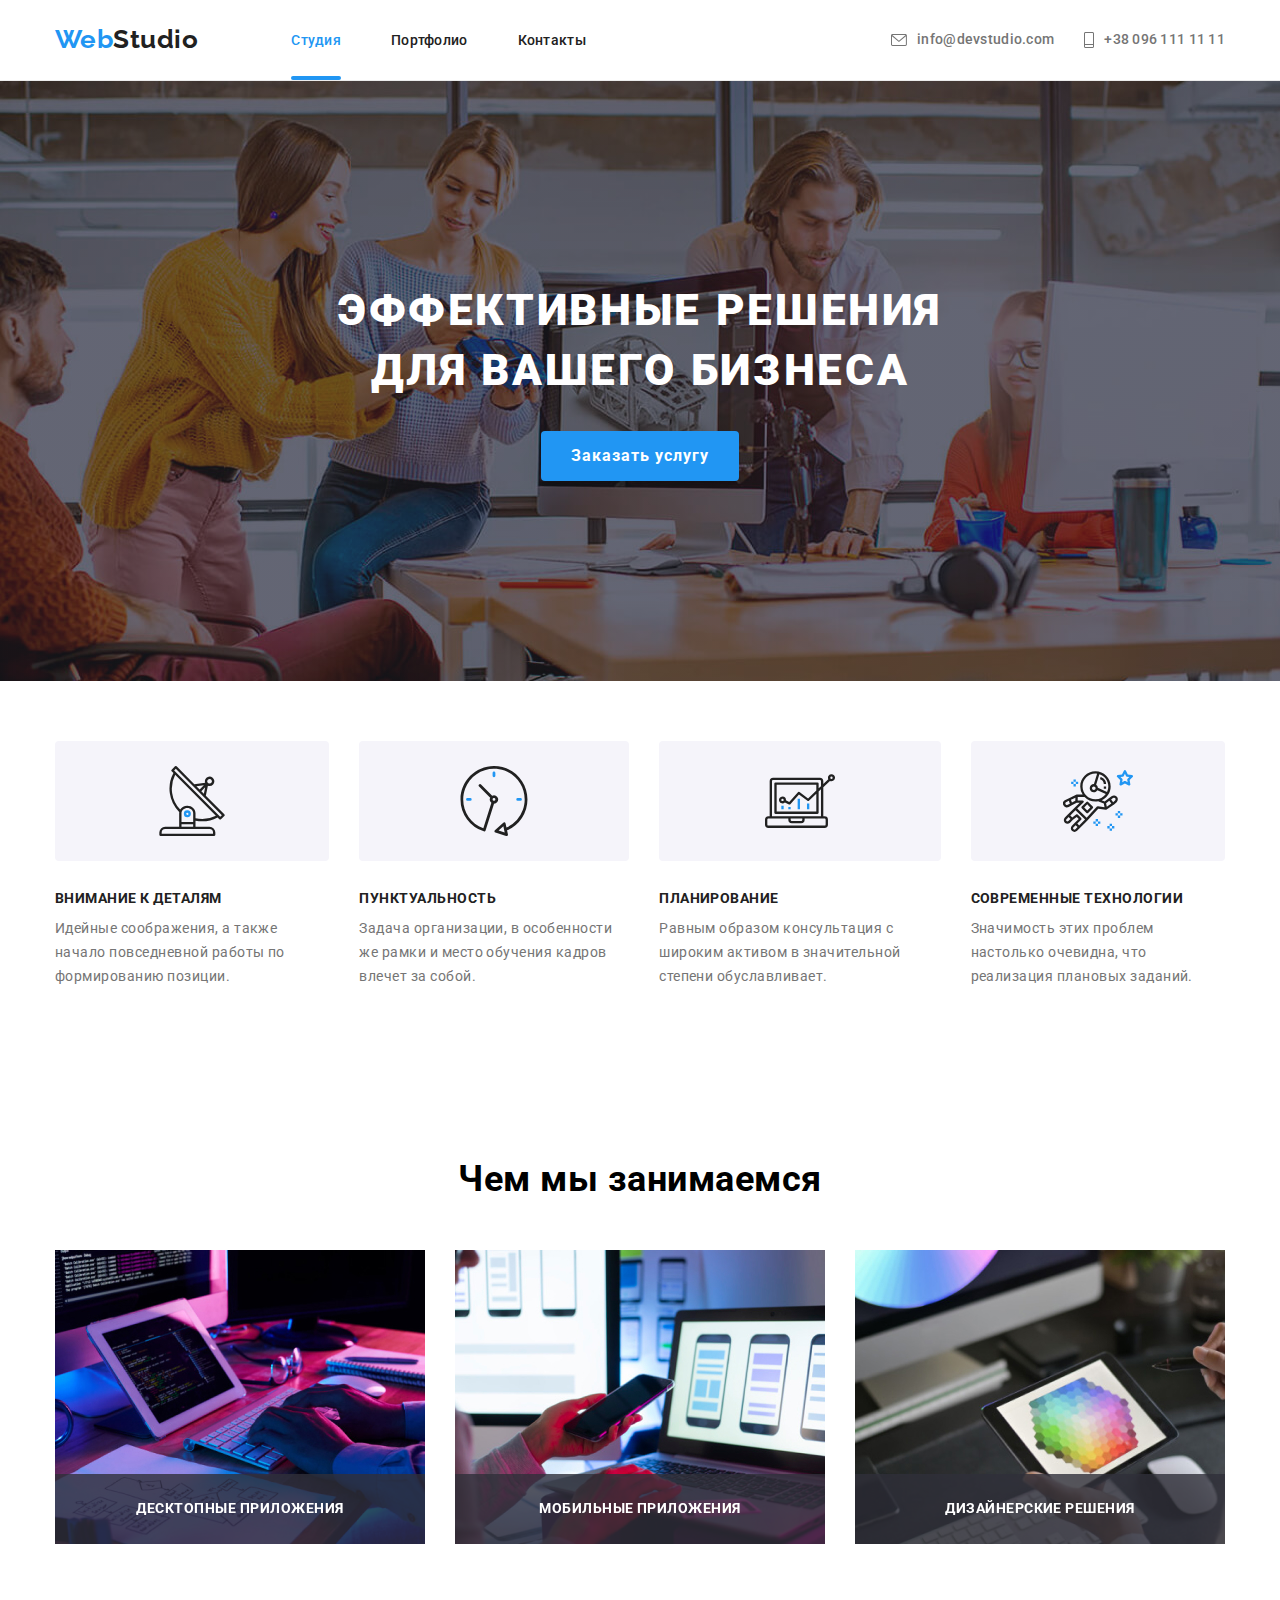
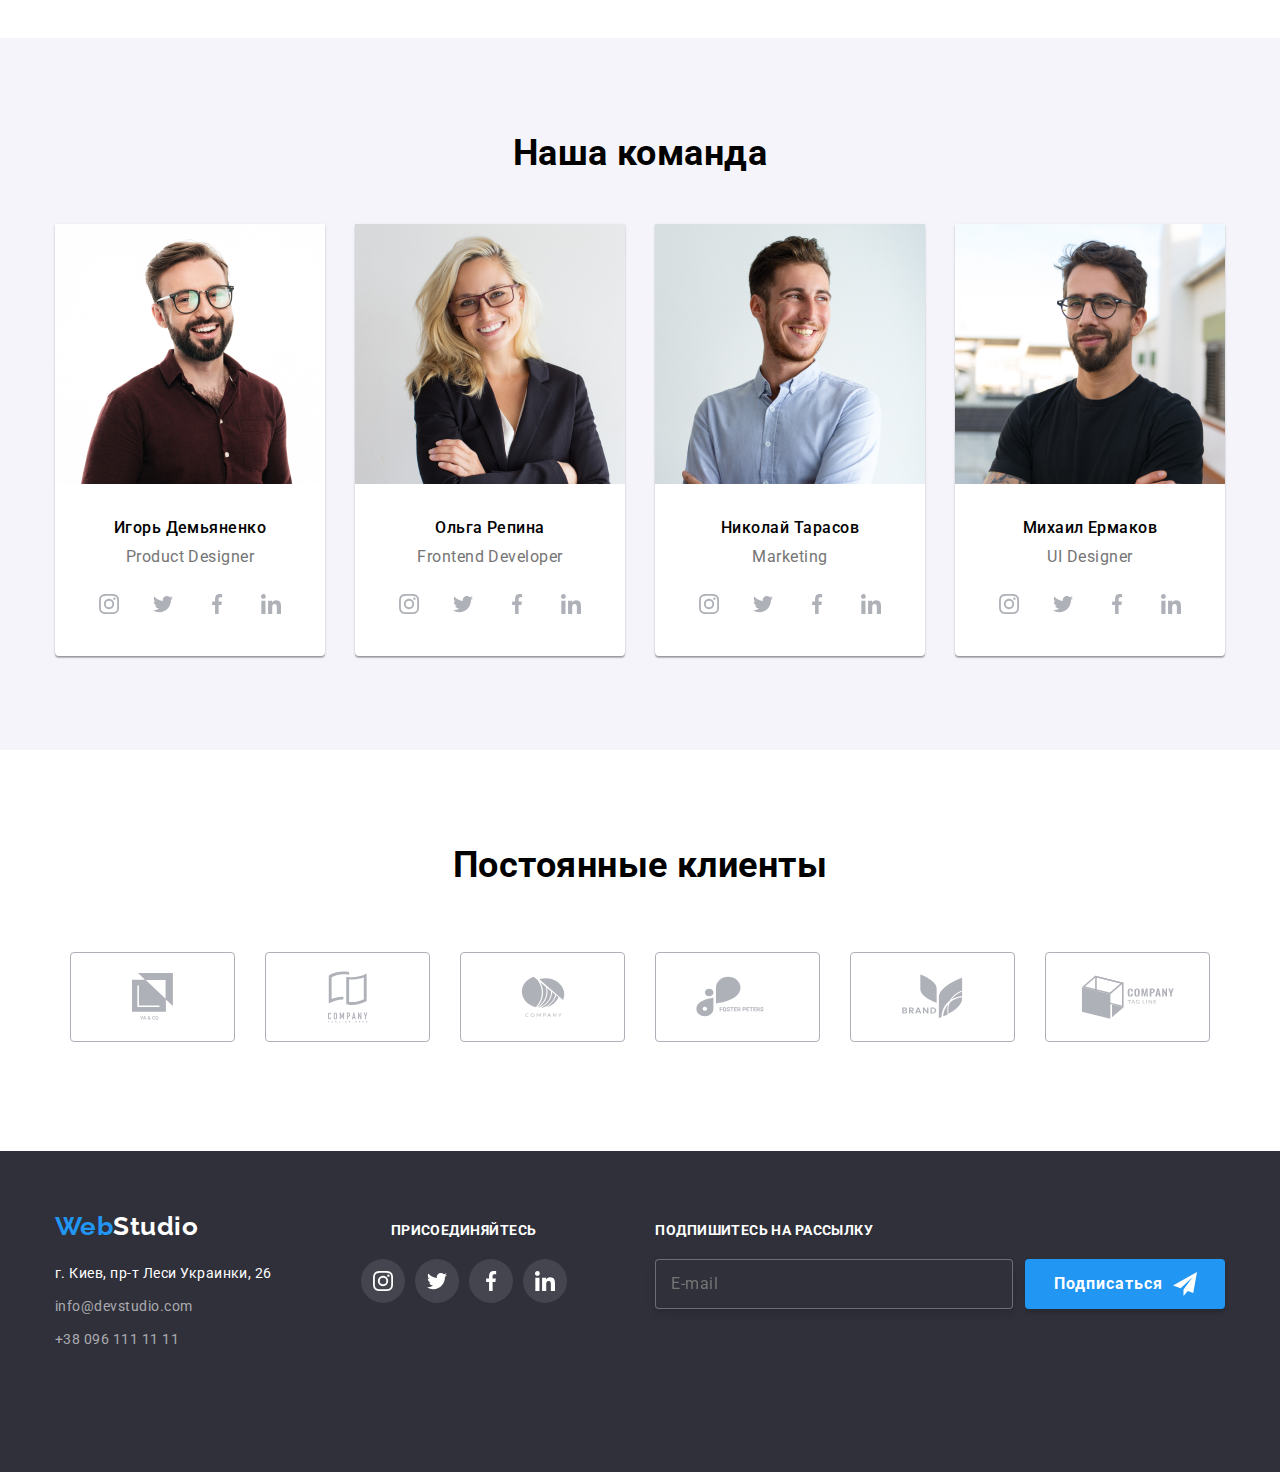
==== commit 22a53da2: "update css" ====
--- a/index.html
+++ b/index.html
@@ -218,19 +218,28 @@
             <ul class="features list">
                 <li class="features__item">
                     <div class="features__box">
-                        <img class="features__img" src="./images/img1.jpg" alt="набор текста" width="370">
+
+                        <img class="features__img" srcset="./images/set/qualitys/klava1x.jpg 1x,./images/set/qualitys/klava2x.jpg 2x" src="./images/set/qualitys/klava1x.jpg" 
+                        alt="набор текста">
+
                         <h3 class="featuers__subtitle">Десктопные приложения</h3>
                     </div>
                 </li>
                 <li class="features__item">
                     <div class="features__box">
-                        <img class="features__img" src="./images/img2.jpg" alt="телефон в руке" width="370">
+
+                        <img class="features__img" 
+                        srcset="./images/set/qualitys/phone1x.jpg 1x,./images/set/qualitys/phone2x.jpg 2x"src="./images/set/qualitys/phone1x.jpg" alt="телефон в руке">
+
                         <h3 class="featuers__subtitle">Мобильные приложения</h3>
                     </div>
                 </li>
                 <li class="features__item">
                     <div class="features__box">
-                        <img class="features__img" src="./images/img3.jpg" alt="рисование на планшете" width="370">
+
+                        <img class="features__img" 
+                        srcset="./images/set/qualitys/tab1x.jpg 1x,./images/set/qualitys/tab2x.jpg 2x"src="./images/set/qualitys/tab1x.jpg" alt="рисование на планшете">
+
                         <h3 class="featuers__subtitle">Дизайнерские решения</h3>
                     </div>
                 </li>
@@ -245,7 +254,10 @@
             <h2 class="section__title">Наша команда</h2>
             <ul class="team list">
                 <li class="team__item">
-                    <img class="team__image" src="./images/man1.jpg" alt="мужчина в очках" width="">
+
+                    <img class="team__image" srcset="./images/set/team/one1x.jpg 1x, ./images/set/team/one2x.jpg 2x"
+                    src="./images/set/team/one1x.jpg" alt="мужчина в очках" width="">
+                    
                     <h3 class="team__name">Игорь Демьяненко</h3>
                     <p  class="team__description" lang="en">Product Designer</p>
                     <ul class="social-networks list">
@@ -281,7 +293,10 @@
                     </ul>
                 </li>
                 <li class="team__item">
-                    <img class="team__image" src="./images/man2.jpg" alt="девушка улыбается" width="">
+
+                    <img class="team__image" srcset="./images/set/team/two1x.jpg 1x, ./images/set/team/two2x.jpg 2x"
+                     src="./images/set/team/two1x.jpg" alt="девушка улыбается">
+
                     <h3 class="team__name">Ольга Репина</h3>
                     <p class="team__description" lang="en">Frontend Developer</p>
                     <ul class="social-networks list">
@@ -317,7 +332,7 @@
                     </ul>
                 </li>
                 <li class="team__item">
-                    <img class="team__image" src="./images/man3.jpg" alt="мужчина улыбается" width="">
+                    <img class="team__image" srcset="./images/set/team/three1x.jpg 1x, ./images/set/team/three2x.jpg 2x" src="./images/set/team/three1x.jpg" alt="мужчина улыбается">
                     <h3 class="team__name">Николай Тарасов</h3>
                     <p class="team__description" lang="en">Marketing</p>
                     <ul class="social-networks list">
@@ -353,7 +368,7 @@
                     </ul>
                 </li>
                 <li class="team__item">
-                    <img class="team__image" src="./images/man4.jpg" alt="мужчина ухмыляется" width="">
+                    <img class="team__image" srcset="./images/set/team/four1x.jpg 1x, ./images/set/team/four2x.jpg 2x" src="./images/set/team/four1x.jpg" alt="мужчина ухмыляется">
                     <h3 class="team__name">Михаил Ермаков</h3>
                     <p class="team__description" lang="en">UI Designer</p>
                     <ul class="social-networks list">
--- a/css/main.min.css
+++ b/css/main.min.css
@@ -1 +1 @@
-/*! modern-normalize v1.1.0 | MIT License | https://github.com/sindresorhus/modern-normalize */*,::before,::after{box-sizing:border-box}html{line-height:1.15;-webkit-text-size-adjust:100%;-moz-tab-size:4;tab-size:4}body{margin:0;font-family:system-ui,-apple-system,"Segoe UI",Roboto,Helvetica,Arial,sans-serif,"Apple Color Emoji","Segoe UI Emoji"}hr{height:0;color:inherit}abbr[title]{text-decoration:underline dotted}b,strong{font-weight:bolder}code,kbd,samp,pre{font-family:ui-monospace,SFMono-Regular,Consolas,"Liberation Mono",Menlo,monospace;font-size:1em}small{font-size:80%}sub,sup{font-size:75%;line-height:0;position:relative;vertical-align:baseline}sub{bottom:-0.25em}sup{top:-0.5em}table{text-indent:0;border-color:inherit}button,input,optgroup,select,textarea{font-family:inherit;font-size:100%;line-height:1.15;margin:0}button,select{text-transform:none}button,[type=button],[type=reset],[type=submit]{-webkit-appearance:button}::-moz-focus-inner{border-style:none;padding:0}:-moz-focusring{outline:1px dotted ButtonText}:-moz-ui-invalid{box-shadow:none}legend{padding:0}progress{vertical-align:baseline}::-webkit-inner-spin-button,::-webkit-outer-spin-button{height:auto}[type=search]{-webkit-appearance:textfield;outline-offset:-2px}::-webkit-search-decoration{-webkit-appearance:none}::-webkit-file-upload-button{-webkit-appearance:button;font:inherit}summary{display:list-item}body{color:var(--primary-text-color);background-color:var(--primary-bg-color);font-family:Roboto,Comfortaa,Lato,sans-serif;letter-spacing:.03em}h1,h2,h3,h4,h5,h6,p,ul{padding:0;margin:0}.list{list-style:none;font-style:normal}.conteiner{padding:0 15px;margin:0 auto}@media screen and (min-width: 480px){.conteiner{width:480px}}@media screen and (min-width: 768px){.conteiner{width:768px}}@media screen and (min-width: 1200px){.conteiner{width:1200px}}.conteiner__footer{display:flex;flex-direction:column;align-items:center}@media screen and (min-width: 768px){.conteiner__footer{flex-direction:row;flex-wrap:wrap;justify-content:space-evenly;align-items:baseline}}@media screen and (min-width: 1200px){.conteiner__footer{justify-content:space-between}}.title-hide{position:absolute;white-space:nowrap;width:1px;height:1px;overflow:hidden;border:0;padding:0;clip:rect(0 0 0 0);clip-path:inset(50%);margin:-1px}.section{margin:0 auto;padding-top:94px;padding-bottom:94px}.section-bg-color{background-color:#f5f4fa}.section__title{margin-bottom:50px;font-weight:700;font-size:36px;line-height:1.17;text-align:center}.section__list{margin-bottom:10px;text-align:center;color:#212121;font-weight:700;font-size:14px;line-height:1.14;text-transform:uppercase;text-decoration:none}@media screen and (min-width: 480px){.section__list{text-align:start}}.header{position:relative;border-bottom:1px solid #ececec}@media screen and (max-width: 767px){.header .conteiner{display:none}}@media screen and (max-width: 767px){.header{height:60px;padding:16px 15px}}.logo{display:inline-block}@media screen and (min-width: 768px){.logo.header__logo--mobil{display:none}}.logo{color:#2196f3;font-family:Raleway,sans-serif;font-weight:700;font-size:24px;line-height:1.17;text-decoration:none}@media screen and (min-width: 1200px){.logo{font-size:26px;line-height:1.2}}@media screen and (min-width: 1200px){.logo.footer__logo{text-align:start}}@media screen and (min-width: 1200px){.navigation .logo{margin-right:93px}}.logo__color--prime{color:#212121}.footer__logo{display:block;margin-bottom:20px;text-align:center}.logo__color--second{color:#fff}.navigation{display:flex;align-items:center;justify-content:space-between;height:80px}.navigation__list{display:flex}.navigation__item:not(:last-child){margin-right:50px}.navigation__link{display:block;padding-top:32px;padding-bottom:32px;color:#212121;font-weight:500;font-size:14px;line-height:1.2;letter-spacing:.02em;text-decoration:none;transition-duration:250ms;transition-timing-function:cubic-bezier(0.4, 0, 0.2, 1)}.navigation__link:hover,.navigation__link:focus{color:#2196f3}.navigation__link-current{display:block;position:relative;padding-top:32px;padding-bottom:32px;color:#2196f3;font-weight:500;font-size:14px;line-height:1.2;letter-spacing:.02em;text-decoration:none}.navigation__link-current::after{content:"";position:absolute;bottom:0;left:0;width:100%;height:4px;border-radius:4px;background-color:#2196f3}.mobil-btn{position:absolute;top:11px;right:13px;z-index:2;display:inline-flex;margin:0;padding:0;border:none;background-color:rgba(0,0,0,0);transition-duration:250ms;transition-timing-function:cubic-bezier(0.4, 0, 0.2, 1)}.mobil-btn .mobil-btn__close{display:none}@media screen and (min-width: 768px){.mobil-btn{display:none}}.mobil-btn:hover,.mobil-btn:focus{fill:#2196f3}.mobil-btn.is-open .mobil-btn__close{display:block}.mobil-btn.is-open .mobil-btn__menu{display:none}.mobil-menu{display:flex;flex-direction:column;position:absolute;display:none;top:0;left:0;width:100vw;height:100vh;background-color:#fff;z-index:1;padding:48px 40px;text-align:center}.mobil-menu.is-open{display:flex}@media screen and (min-width: 768px){.mobil-menu.is-open{display:none}}@media screen and (min-width: 768px){.mobil-menu{display:none}}.navigation-mobil{display:flex;flex-direction:column;align-items:flex-start;margin-bottom:auto;font-weight:500;font-size:40px;line-height:1.9;text-align:center;letter-spacing:.02em}.navigation-mobil__link-current{text-decoration:none;color:#2196f3}.navigation-mobil__link{text-decoration:none;color:#212121;transition-duration:250ms;transition-timing-function:cubic-bezier(0.4, 0, 0.2, 1)}.navigation-mobil__link:hover,.navigation-mobil__link:focus{color:#2196f3}.mobil-contacts{margin-bottom:64px}.mobil-contacts__link{display:flex;padding:16px 0;font-weight:500;font-size:24px;line-height:1.17;letter-spacing:.02em;color:#757575;text-decoration:none;transition-duration:250ms;transition-timing-function:cubic-bezier(0.4, 0, 0.2, 1)}.mobil-contacts__link:hover,.mobil-contacts__link:focus{color:#2196f3;font-size:34px}.mobil-networks{display:flex;flex-wrap:wrap}.mobil-networks__item:not(:last-child){border-right:1px solid rgba(33,33,33,.2)}.mobil-networks__link{padding:0 10px;font-weight:500;font-size:18px;line-height:1.22;letter-spacing:.02em;color:#2196f3;text-decoration:none}.contacts-header{display:flex;flex-direction:column}@media screen and (min-width: 1200px){.contacts-header{flex-direction:row;margin-left:auto}}.contacts-header__link{display:flex;align-items:center;padding:5px 0;color:#757575;font-weight:500;font-size:14px;line-height:1.14;letter-spacing:.02em;text-decoration:none;transition-duration:250ms;transition-timing-function:cubic-bezier(0.4, 0, 0.2, 1)}.contacts-header__link:hover,.contacts-header__link:focus{color:#2196f3}.contacts-header__link:hover .contacts-header__svg-mail,.contacts-header__link:hover .contacts-header__svg-tel,.contacts-header__link:focus .contacts-header__svg-mail,.contacts-header__link:focus .contacts-header__svg-tel{fill:#2196f3}@media screen and (min-width: 1200px){.contacts-header__link{padding:30px 0}}@media screen and (min-width: 1200px){.contacts-header__item:not(:last-child){margin-right:30px}}.contacts-header__svg-mail{margin-right:10px;fill:#757575;transition-duration:250ms;transition-timing-function:cubic-bezier(0.4, 0, 0.2, 1)}.contacts-header__svg-tel{margin-right:10px;fill:#757575;transition-duration:250ms;transition-timing-function:cubic-bezier(0.4, 0, 0.2, 1)}.hero{padding-top:118px;margin:0 auto;max-width:1600px;height:400px;background-color:#c4c4c4;background-image:linear-gradient(to left, rgba(47, 48, 58, 0.4), rgba(47, 48, 58, 0.4)),url(../images/hero.jpg);background-size:cover;background-repeat:no-repeat;background-position:center}@media screen and (min-width: 480px){.hero{height:400px}}@media screen and (min-width: 768px){.hero{height:400px}}@media screen and (min-width: 1200px){.hero{height:600px;padding-top:200px}}.hero__title{margin-right:auto;margin-left:auto;margin-bottom:30px;color:#fff;font-weight:900;font-size:26px;line-height:1.62;text-align:center;letter-spacing:.06em;text-transform:uppercase}@media screen and (max-width: 1199px){.hero__title{max-width:360px}}@media screen and (min-width: 1200px){.hero__title{font-size:44px;line-height:1.36;max-width:696px}}.backdrop{position:fixed;top:0;left:0;z-index:1;width:100%;height:100%;background-color:rgba(0,0,0,.2);opacity:1;transition:opacity 250ms cubic-bezier(0.4, 0, 0.2, 1)}.backdrop.is-hidden{pointer-events:none;opacity:0}.backdrop.is-hidden .modal{transform:translate(-50%, -50%) scale(1.1)}.modal{position:absolute;top:50%;left:50%;transform:translate(-50%, -50%) scale(1);width:528px;height:581px;border-radius:4px;background-color:#fff;box-shadow:0px 1px 3px rgba(0,0,0,.12),0px 1px 1px rgba(0,0,0,.14),0px 2px 1px rgba(0,0,0,.2);transition:transform 250ms cubic-bezier(0.4, 0, 0.2, 1)}@media screen and (max-width: 1199px){.modal{width:100%;max-width:450px;height:609px}}.modal__btn{position:absolute;top:8px;right:8px;display:flex;justify-content:center;align-items:center;padding:0px;border:0;width:30px;height:30px;border-radius:50%;border:1px solid rgba(0,0,0,.1);background-color:#fff}.modal__btn:hover .modal__btn--img{cursor:pointer;fill:#2196f3}.modal__btn--img{width:18px;height:18px;fill:#212121;transition-duration:250ms;transition-timing-function:cubic-bezier(0.4, 0, 0.2, 1)}.form{padding:40px}.form__title{display:block;margin-bottom:12px;font-weight:700;font-size:20px;line-height:1.15;text-align:center;letter-spacing:.03em;color:#212121}.form__label{position:relative;display:block;margin-bottom:10px}.form__name{display:block;margin-bottom:4px;font-weight:400;font-size:12px;line-height:1.17;letter-spacing:.01em;color:#757575}.form__icon{position:absolute;bottom:11px;left:12px;width:18px;height:18px;fill:#212121;transition-duration:250ms;transition-timing-function:cubic-bezier(0.4, 0, 0.2, 1)}.form__label:focus-within .form__icon{fill:#2196f3}.form__input{width:448px;height:40px;padding:10px 40px;outline:none;cursor:pointer;border:1px solid rgba(33,33,33,.2);border-radius:4px;transition-duration:250ms;transition-timing-function:cubic-bezier(0.4, 0, 0.2, 1)}.form__label:focus-within .form__input{border:1px solid #2196f3}@media screen and (max-width: 1199px){.form__input{width:100%}}.form__textarea{display:block;margin-bottom:20px}.form__textarea-field{width:448px;height:120px;padding:12px 16px;resize:none;outline:none;cursor:pointer;border:1px solid rgba(33,33,33,.2);border-radius:4px;font-size:12px;line-height:14px;letter-spacing:.01em;color:rgba(117,117,117,.5);transition-duration:250ms;transition-timing-function:cubic-bezier(0.4, 0, 0.2, 1)}.form__textarea:focus-within .form__textarea-field{border:1px solid #2196f3}@media screen and (max-width: 1199px){.form__textarea-field{width:100%}}.form__checkbox{display:flex;justify-content:center;align-items:center;margin-bottom:30px;color:#757575;font-weight:400;font-size:14px;line-height:24px;letter-spacing:.03em}.form__checkbox-input{text-align:center;appearance:none;position:absolute}.form__checkbox-icon{width:16px;height:15px;margin-right:7px;border-radius:2px;border:2px solid #212121;fill:#fff;transition-duration:250ms;transition-timing-function:cubic-bezier(0.4, 0, 0.2, 1)}.form__checkbox-input:checked+.form__checkbox-icon{border:0;background-color:#2196f3}.form__checkbox-text{font-weight:400;font-size:14px;line-height:1.71;letter-spacing:.03em;color:#757575}@media screen and (max-width: 1199px){.form__checkbox-text{font-size:12px}}.form__checkbox-agreement{text-decoration-line:underline;color:#2196f3}.form-footer .button__primary{padding:10px 28px}.qualitys{padding-top:60px;padding-bottom:60px}.qualitys__list{display:block;margin:-15px;color:#757575}@media screen and (min-width: 768px){.qualitys__list{display:flex;flex-wrap:wrap}}@media screen and (min-width: 1200px){.qualitys__list{flex-wrap:nowrap}}.qualitys__item{margin:15px}@media screen and (min-width: 768px)and (max-width: 1199px){.qualitys__item{width:calc((100% - 60px)/2)}}@media screen and (min-width: 1200px){.qualitys__item:not(:last-child){margin-bottom:30px}}.qualitys__icon{display:flex;justify-content:center;align-items:center;height:120px;margin-bottom:30px;border-radius:4px;background-color:#f5f4fa}.qualitys__svg{width:70px;height:70px}.qualitys__description{font-weight:400;font-size:14px;line-height:1.71}.section.section__features{display:none}@media screen and (min-width: 1200px){.section.section__features{display:block}}.features{display:flex}.features__item:not(:last-child){margin-right:30px}.features__box{position:relative}.features__box::after{content:"";position:absolute;bottom:0;left:0;width:100%;height:70px;background-color:rgba(47,48,58,.8)}.features__img{display:block}.featuers__subtitle{position:absolute;bottom:0;width:100%;margin-bottom:27px;left:50%;transform:translate(-50%);z-index:1;font-style:normal;font-weight:700;font-size:14px;line-height:1.14;text-align:center;text-transform:uppercase;color:#fff}.team{display:block}@media screen and (min-width: 768px)and (max-width: 1199px){.team{display:flex;flex-wrap:wrap;margin:-15px}}@media screen and (min-width: 1200px){.team{display:flex}}.team__item{max-width:450px;background-color:#fff;box-shadow:0px 1px 3px rgba(0,0,0,.12),0px 1px 1px rgba(0,0,0,.14),0px 2px 1px rgba(0,0,0,.2);border-radius:0px 0px 4px 4px}@media screen and (min-width: 768px)and (max-width: 1199px){.team__item{width:calc((100% - 60px)/2);margin:15px}}@media screen and (max-width: 768px){.team__item:not(:last-child){margin-bottom:30px}}@media screen and (min-width: 1200px){.team__item:not(:last-child){margin-right:30px}}.team__image{width:100%;margin-bottom:30px}.team__name{margin-bottom:10px;font-weight:500;font-size:16px;line-height:1.19;text-align:center}.team__description{margin-bottom:16px;font-weight:400;font-size:16px;line-height:1.19;text-align:center;color:#757575}.social-networks{display:flex;justify-content:center;margin-bottom:30px}@media screen and (max-width: 767px){.social-networks{padding-bottom:30px;margin-bottom:0}}.social-networks__item:not(:last-child){margin-right:10px}.social-networks__link{display:flex;justify-content:center;align-items:center;width:44px;height:44px;border-radius:50%;background-color:#fff;transition-duration:250ms;transition-timing-function:cubic-bezier(0.4, 0, 0.2, 1)}.social-networks__link:hover,.social-networks__link:focus{background-color:#2196f3}.social-networks__svg{fill:#afb1b8;background-size:cover;transition-duration:250ms;transition-timing-function:cubic-bezier(0.4, 0, 0.2, 1)}.social-networks__link:hover .social-networks__svg,.social-networks__link:focus .social-networks__svg{fill:#fff}.clients__title{margin-bottom:30px;text-align:center;font-weight:700;font-size:28px;line-height:1.17}@media screen and (min-width: 1200px){.clients__title{font-size:36px;margin-bottom:50px}}.clients__list{display:flex;flex-wrap:wrap}@media screen and (max-width: 1199px){.clients__list{margin:-15px}}@media screen and (min-width: 1200px){.clients__list{flex-wrap:nowrap}}.clients__item{margin:15px}@media screen and (max-width: 767px){.clients__item{width:calc((100% - 60px)/2)}}@media screen and (min-width: 768px){.clients__item{width:calc((100% - 90px)/3)}}.clients__link{display:flex;justify-content:center;align-items:center;width:100%;height:90px;border:1px solid #afb1b8;border-radius:4px;transition-duration:250ms;transition-timing-function:cubic-bezier(0.4, 0, 0.2, 1)}.clients__link:hover,.clients__link:focus{width:100%;height:90px;border:1px solid #2196f3;border-radius:4px}.clients__svg{fill:#afb1b8;transition-duration:250ms;transition-timing-function:cubic-bezier(0.4, 0, 0.2, 1)}.clients__link:hover .clients__svg,.clients__link:focus .clients__svg{fill:#2196f3}.filter-list{display:flex;justify-content:center;margin-bottom:50px}@media screen and (max-width: 767px){.filter-list{flex-wrap:wrap;justify-content:flex-start}}.filter-list__item:not(:last-child){margin-right:8px}@media screen and (max-width: 767px){.filter-list__item{margin-bottom:15px}}@media screen and (min-width: 768px){.filter-list__item{margin-bottom:0}}.catalog-list{display:flex;flex-wrap:wrap}@media screen and (max-width: 767px){.catalog-list{display:block}}@media screen and (min-width: 768px){.catalog-list{display:flex;margin:-15px}}@media screen and (min-width: 1200px){.catalog-list{gap:30px}}.catalog-list__item{width:calc((100% - 60px)/3);border:1px solid rgba(0,0,0,0)}.catalog-list__item:hover,.catalog-list__item:focus{border:1px solid #eee;box-shadow:0px 1px 1px rgba(0,0,0,.12),0px 4px 4px rgba(0,0,0,.06),1px 4px 6px rgba(0,0,0,.16)}@media screen and (max-width: 767px){.catalog-list__item{width:100%}.catalog-list__item:not(:last-child){margin-bottom:30px}}@media screen and (min-width: 768px){.catalog-list__item{width:calc((100% - 60px)/2);margin:15px}}@media screen and (min-width: 1200px){.catalog-list__item{width:calc((100% - 60px)/3);margin:0}}.catalog-list__link{display:flex;flex-direction:column;height:100%;text-decoration:none}.catalog-list__overlay{position:relative;overflow:hidden}.catalog-list__img{display:block;width:100%}.catalog-list__content{position:absolute;width:100%;height:100%;top:0;left:0;transform:translateY(101%);padding:63px 24px;background-color:rgba(33,150,243,.9);font-style:normal;font-weight:400;font-size:18px;line-height:1.56;color:#fff;transition-duration:250ms;transition-timing-function:cubic-bezier(0.4, 0, 0.2, 1)}.catalog-list__item:hover .catalog-list__content,.catalog-list__item:focus .catalog-list__content{transform:translate(0);transition-duration:250ms;transition-timing-function:cubic-bezier(0.4, 0, 0.2, 1);pointer-events:all}.catalog-list__box{display:flex;flex-direction:column;flex-grow:1;padding:20px 24px;border-right:1px solid #eee;border-bottom:1px solid #eee;border-left:1px solid #eee}.catalog-list__title{margin-bottom:4px;color:#212121;font-weight:700;font-size:18px;line-height:2;letter-spacing:.06em}.catalog-list__text{color:#757575;font-weight:400;font-size:16px;line-height:1.88}.button{display:inline-block;font-family:inherit;cursor:pointer;border:0;border-radius:4px}.button__secondary{padding:6px 22px;background-color:#f5f4fa;font-weight:500;font-size:16px;line-height:1.62;letter-spacing:.03em}.button__secondary:hover,.button__secondary:focus{color:#fff;background:#2196f3;box-shadow:0px 3px 1px rgba(0,0,0,.1),0px 1px 2px rgba(0,0,0,.08),0px 2px 2px rgba(0,0,0,.12);transition-duration:250ms;transition-timing-function:cubic-bezier(0.4, 0, 0.2, 1)}.button__primary{display:block;padding:10px 30px;margin:0px auto;color:#fff;background-color:#2196f3;font-weight:700;font-size:16px;line-height:1.88;align-items:center;letter-spacing:.06em;box-shadow:0px 4px 4px rgba(0,0,0,.15);transition-duration:250ms;transition-timing-function:cubic-bezier(0.4, 0, 0.2, 1)}.button__primary:hover,.button__primary:focus{color:#212121;background-color:#f5f4fa}.form-footer__box .button__primary{position:relative;padding:10px 62px 10px 29px}.footer{padding-top:60px;padding-bottom:60px;background-color:#2f303a}.contacts-footer{display:block;list-style:none;text-align:center;margin-bottom:60px}@media screen and (min-width: 1200px){.contacts-footer{text-align:start}}.contacts-footer__item:not(:last-child){margin-bottom:9px}.contacts-footer__link{color:rgba(255,255,255,.6);font-weight:400;font-size:14px;line-height:1.71;text-decoration:none;transition-duration:250ms;transition-timing-function:cubic-bezier(0.4, 0, 0.2, 1)}.contacts-footer__link:hover,.contacts-footer__link:focus{color:#2196f3}.contacts-footer__address{color:#fff;font-weight:400;font-size:14px;line-height:1.71;text-decoration:none;transition-duration:250ms;transition-timing-function:cubic-bezier(0.4, 0, 0.2, 1)}.contacts-footer__address:hover,.contacts-footer__address:focus{color:#2196f3}.footer-networks{margin-bottom:60px;width:206px;text-align:center}.footer-networks__title{margin-bottom:20px;font-weight:700;font-size:14px;line-height:1.14;text-transform:uppercase;color:#fff}.footer-networks__list{display:flex}.footer-networks__item:not(:last-child){margin-right:10px}.footer-networks__link{display:flex;justify-content:center;align-items:center;border-radius:50%;width:44px;height:44px;background-color:rgba(255,255,255,.1);transition-duration:250ms;transition-timing-function:cubic-bezier(0.4, 0, 0.2, 1)}.footer-networks__link:hover,.footer-networks__link:focus{background-color:#2196f3}.footer-networks__svg{fill:#fff}.form-footer{margin-top:12px}@media screen and (max-width: 1199px){.form-footer{width:100%}}.form-footer__call{display:block;margin-bottom:20px;text-align:center;font-style:normal;font-weight:700;font-size:14px;line-height:1.14;letter-spacing:.03em;text-transform:uppercase;color:#fff}@media screen and (min-width: 1200px){.form-footer__call{text-align:start}}.form-footer__box{display:flex;flex-direction:column;align-items:center}@media screen and (min-width: 1200px){.form-footer__box{flex-direction:row;align-items:flex-start}}.form-footer__fild{width:100%;padding:15px;height:50px;background-color:#2f303a;border:1px solid rgba(255,255,255,.3);filter:drop-shadow(0px 4px 4px rgba(0, 0, 0, 0.15));border-radius:4px;outline:none;font-size:16px;line-height:1.25;letter-spacing:.03em;color:rgba(255,255,255,.6);transition-duration:250ms;transition-timing-function:cubic-bezier(0.4, 0, 0.2, 1)}.form-footer__mark:focus-within .form-footer__fild{border-color:#2196f3}@media screen and (min-width: 768px){.form-footer__fild{max-width:450px;display:block;margin:0 auto}}@media screen and (min-width: 1200px){.form-footer__fild{margin-right:12px}}.form-footer__mark{width:100%;margin-bottom:20px}@media screen and (min-width: 1200px){.form-footer__mark{min-width:358px;margin-right:12px}}.form-footer__button-icon{position:absolute;top:50%;right:28px;transform:translatey(-50%);width:24px;height:24px;fill:#fff}/*# sourceMappingURL=main.min.css.map */+/*! modern-normalize v1.1.0 | MIT License | https://github.com/sindresorhus/modern-normalize */*,::before,::after{box-sizing:border-box}html{line-height:1.15;-webkit-text-size-adjust:100%;-moz-tab-size:4;tab-size:4}body{margin:0;font-family:system-ui,-apple-system,"Segoe UI",Roboto,Helvetica,Arial,sans-serif,"Apple Color Emoji","Segoe UI Emoji"}hr{height:0;color:inherit}abbr[title]{text-decoration:underline dotted}b,strong{font-weight:bolder}code,kbd,samp,pre{font-family:ui-monospace,SFMono-Regular,Consolas,"Liberation Mono",Menlo,monospace;font-size:1em}small{font-size:80%}sub,sup{font-size:75%;line-height:0;position:relative;vertical-align:baseline}sub{bottom:-0.25em}sup{top:-0.5em}table{text-indent:0;border-color:inherit}button,input,optgroup,select,textarea{font-family:inherit;font-size:100%;line-height:1.15;margin:0}button,select{text-transform:none}button,[type=button],[type=reset],[type=submit]{-webkit-appearance:button}::-moz-focus-inner{border-style:none;padding:0}:-moz-focusring{outline:1px dotted ButtonText}:-moz-ui-invalid{box-shadow:none}legend{padding:0}progress{vertical-align:baseline}::-webkit-inner-spin-button,::-webkit-outer-spin-button{height:auto}[type=search]{-webkit-appearance:textfield;outline-offset:-2px}::-webkit-search-decoration{-webkit-appearance:none}::-webkit-file-upload-button{-webkit-appearance:button;font:inherit}summary{display:list-item}body{color:var(--primary-text-color);background-color:var(--primary-bg-color);font-family:Roboto,Comfortaa,Lato,sans-serif;letter-spacing:.03em}h1,h2,h3,h4,h5,h6,p,ul{padding:0;margin:0}.list{list-style:none;font-style:normal}.conteiner{padding:0 15px;margin:0 auto}@media screen and (min-width: 480px){.conteiner{width:480px}}@media screen and (min-width: 768px){.conteiner{width:768px}}@media screen and (min-width: 1200px){.conteiner{width:1200px}}.conteiner__footer{display:flex;flex-direction:column;align-items:center}@media screen and (min-width: 768px){.conteiner__footer{flex-direction:row;flex-wrap:wrap;justify-content:space-evenly;align-items:baseline}}@media screen and (min-width: 1200px){.conteiner__footer{justify-content:space-between}}.title-hide{position:absolute;white-space:nowrap;width:1px;height:1px;overflow:hidden;border:0;padding:0;clip:rect(0 0 0 0);clip-path:inset(50%);margin:-1px}.section{margin:0 auto;padding-top:94px;padding-bottom:94px}.section-bg-color{background-color:#f5f4fa}.section__title{margin-bottom:50px;font-weight:700;font-size:36px;line-height:1.17;text-align:center}.section__list{margin-bottom:10px;text-align:center;color:#212121;font-weight:700;font-size:14px;line-height:1.14;text-transform:uppercase;text-decoration:none}@media screen and (min-width: 480px){.section__list{text-align:start}}.header{position:relative;border-bottom:1px solid #ececec}@media screen and (max-width: 767px){.header .conteiner{display:none}}@media screen and (max-width: 767px){.header{height:60px;padding:16px 15px}}.logo{display:inline-block}@media screen and (min-width: 768px){.logo.header__logo--mobil{display:none}}.logo{color:#2196f3;font-family:Raleway,sans-serif;font-weight:700;font-size:24px;line-height:1.17;text-decoration:none}@media screen and (min-width: 1200px){.logo{font-size:26px;line-height:1.2}}@media screen and (min-width: 1200px){.logo.footer__logo{text-align:start}}@media screen and (min-width: 1200px){.navigation .logo{margin-right:93px}}.logo__color--prime{color:#212121}.footer__logo{display:block;margin-bottom:20px;text-align:center}.logo__color--second{color:#fff}.navigation{display:flex;align-items:center;justify-content:space-between;height:80px}.navigation__list{display:flex}.navigation__item:not(:last-child){margin-right:50px}.navigation__link{display:block;padding-top:32px;padding-bottom:32px;color:#212121;font-weight:500;font-size:14px;line-height:1.2;letter-spacing:.02em;text-decoration:none;transition-duration:250ms;transition-timing-function:cubic-bezier(0.4, 0, 0.2, 1)}.navigation__link:hover,.navigation__link:focus{color:#2196f3}.navigation__link-current{display:block;position:relative;padding-top:32px;padding-bottom:32px;color:#2196f3;font-weight:500;font-size:14px;line-height:1.2;letter-spacing:.02em;text-decoration:none}.navigation__link-current::after{content:"";position:absolute;bottom:0;left:0;width:100%;height:4px;border-radius:4px;background-color:#2196f3}.mobil-btn{position:absolute;top:11px;right:13px;z-index:2;display:inline-flex;margin:0;padding:0;border:none;background-color:rgba(0,0,0,0);transition-duration:250ms;transition-timing-function:cubic-bezier(0.4, 0, 0.2, 1)}.mobil-btn .mobil-btn__close{display:none}@media screen and (min-width: 768px){.mobil-btn{display:none}}.mobil-btn:hover,.mobil-btn:focus{fill:#2196f3}.mobil-btn.is-open .mobil-btn__close{display:block}.mobil-btn.is-open .mobil-btn__menu{display:none}.mobil-menu{display:flex;flex-direction:column;position:absolute;display:none;top:0;left:0;width:100vw;height:100vh;background-color:#fff;z-index:1;padding:48px 40px;text-align:center}.mobil-menu.is-open{display:flex}@media screen and (min-width: 768px){.mobil-menu.is-open{display:none}}@media screen and (min-width: 768px){.mobil-menu{display:none}}.navigation-mobil{display:flex;flex-direction:column;align-items:flex-start;margin-bottom:auto;font-weight:500;font-size:40px;line-height:1.9;text-align:center;letter-spacing:.02em}.navigation-mobil__link-current{text-decoration:none;color:#2196f3}.navigation-mobil__link{text-decoration:none;color:#212121;transition-duration:250ms;transition-timing-function:cubic-bezier(0.4, 0, 0.2, 1)}.navigation-mobil__link:hover,.navigation-mobil__link:focus{color:#2196f3}.mobil-contacts{margin-bottom:64px}.mobil-contacts__link{display:flex;padding:16px 0;font-weight:500;font-size:24px;line-height:1.17;letter-spacing:.02em;color:#757575;text-decoration:none;transition-duration:250ms;transition-timing-function:cubic-bezier(0.4, 0, 0.2, 1)}.mobil-contacts__link:hover,.mobil-contacts__link:focus{color:#2196f3;font-size:34px}.mobil-networks{display:flex;flex-wrap:wrap}.mobil-networks__item:not(:last-child){border-right:1px solid rgba(33,33,33,.2)}.mobil-networks__link{padding:0 10px;font-weight:500;font-size:18px;line-height:1.22;letter-spacing:.02em;color:#2196f3;text-decoration:none}.contacts-header{display:flex;flex-direction:column}@media screen and (min-width: 1200px){.contacts-header{flex-direction:row;margin-left:auto}}.contacts-header__link{display:flex;align-items:center;padding:5px 0;color:#757575;font-weight:500;font-size:14px;line-height:1.14;letter-spacing:.02em;text-decoration:none;transition-duration:250ms;transition-timing-function:cubic-bezier(0.4, 0, 0.2, 1)}.contacts-header__link:hover,.contacts-header__link:focus{color:#2196f3}.contacts-header__link:hover .contacts-header__svg-mail,.contacts-header__link:hover .contacts-header__svg-tel,.contacts-header__link:focus .contacts-header__svg-mail,.contacts-header__link:focus .contacts-header__svg-tel{fill:#2196f3}@media screen and (min-width: 1200px){.contacts-header__link{padding:30px 0}}@media screen and (min-width: 1200px){.contacts-header__item:not(:last-child){margin-right:30px}}.contacts-header__svg-mail{margin-right:10px;fill:#757575;transition-duration:250ms;transition-timing-function:cubic-bezier(0.4, 0, 0.2, 1)}.contacts-header__svg-tel{margin-right:10px;fill:#757575;transition-duration:250ms;transition-timing-function:cubic-bezier(0.4, 0, 0.2, 1)}.hero{padding-top:118px;margin:0 auto;max-width:1600px;height:400px;background-color:#c4c4c4;background-image:linear-gradient(to left, rgba(47, 48, 58, 0.4), rgba(47, 48, 58, 0.4)),url(/images/set/hero/heromobil1x.jpg);background-size:cover;background-repeat:no-repeat;background-position:center}@media screen and (max-width: 479px)and (min-device-pixel-ratio: 2),screen and (max-width: 479px)and (-webkit-min-device-pixel-ratio: 2),screen and (max-width: 479px)and (min-resolution: 192dpi),screen and (max-width: 479px)and (min-resolution: 2dppx){.hero{background-image:linear-gradient(to left, rgba(47, 48, 58, 0.4), rgba(47, 48, 58, 0.4)),url(/images/set/hero/heromobil2x.jpg)}}@media screen and (min-width: 480px){.hero{height:400px;background-image:linear-gradient(to left, rgba(47, 48, 58, 0.4), rgba(47, 48, 58, 0.4)),url(/images/set/hero/herotablet1x.jpg)}}@media screen and (min-width: 480px)and (min-device-pixel-ratio: 2),screen and (min-width: 480px)and (-webkit-min-device-pixel-ratio: 2),screen and (min-width: 480px)and (min-resolution: 192dpi),screen and (min-width: 480px)and (min-resolution: 2dppx){.hero{background-image:linear-gradient(to left, rgba(47, 48, 58, 0.4), rgba(47, 48, 58, 0.4)),url(/images/set/hero/herotablet2x.jpg)}}@media screen and (min-width: 1200px){.hero{height:600px;padding-top:200px;background-image:linear-gradient(to left, rgba(47, 48, 58, 0.4), rgba(47, 48, 58, 0.4)),url(/images/set/hero/herodesk1x.jpg)}}@media screen and (min-width: 1200px)and (min-device-pixel-ratio: 2),screen and (min-width: 1200px)and (-webkit-min-device-pixel-ratio: 2),screen and (min-width: 1200px)and (min-resolution: 192dpi),screen and (min-width: 1200px)and (min-resolution: 2dppx){.hero{background-image:linear-gradient(to left, rgba(47, 48, 58, 0.4), rgba(47, 48, 58, 0.4)),url(/images/set/hero/herodesk2x.jpg)}}.hero__title{margin-right:auto;margin-left:auto;margin-bottom:30px;color:#fff;font-weight:900;font-size:26px;line-height:1.62;text-align:center;letter-spacing:.06em;text-transform:uppercase}@media screen and (max-width: 1199px){.hero__title{max-width:360px}}@media screen and (min-width: 1200px){.hero__title{font-size:44px;line-height:1.36;max-width:696px}}.backdrop{position:fixed;top:0;left:0;z-index:1;width:100%;height:100%;background-color:rgba(0,0,0,.2);opacity:1;transition:opacity 250ms cubic-bezier(0.4, 0, 0.2, 1)}.backdrop.is-hidden{pointer-events:none;opacity:0}.backdrop.is-hidden .modal{transform:translate(-50%, -50%) scale(1.1)}.modal{position:absolute;top:50%;left:50%;transform:translate(-50%, -50%) scale(1);width:528px;height:581px;border-radius:4px;background-color:#fff;box-shadow:0px 1px 3px rgba(0,0,0,.12),0px 1px 1px rgba(0,0,0,.14),0px 2px 1px rgba(0,0,0,.2);transition:transform 250ms cubic-bezier(0.4, 0, 0.2, 1)}@media screen and (max-width: 1199px){.modal{width:100%;max-width:450px;height:609px}}.modal__btn{position:absolute;top:8px;right:8px;display:flex;justify-content:center;align-items:center;padding:0px;border:0;width:30px;height:30px;border-radius:50%;border:1px solid rgba(0,0,0,.1);background-color:#fff}.modal__btn:hover .modal__btn--img{cursor:pointer;fill:#2196f3}.modal__btn--img{width:18px;height:18px;fill:#212121;transition-duration:250ms;transition-timing-function:cubic-bezier(0.4, 0, 0.2, 1)}.form{padding:40px}.form__title{display:block;margin-bottom:12px;font-weight:700;font-size:20px;line-height:1.15;text-align:center;letter-spacing:.03em;color:#212121}.form__label{position:relative;display:block;margin-bottom:10px}.form__name{display:block;margin-bottom:4px;font-weight:400;font-size:12px;line-height:1.17;letter-spacing:.01em;color:#757575}.form__icon{position:absolute;bottom:11px;left:12px;width:18px;height:18px;fill:#212121;transition-duration:250ms;transition-timing-function:cubic-bezier(0.4, 0, 0.2, 1)}.form__label:focus-within .form__icon{fill:#2196f3}.form__input{width:448px;height:40px;padding:10px 40px;outline:none;cursor:pointer;border:1px solid rgba(33,33,33,.2);border-radius:4px;transition-duration:250ms;transition-timing-function:cubic-bezier(0.4, 0, 0.2, 1)}.form__label:focus-within .form__input{border:1px solid #2196f3}@media screen and (max-width: 1199px){.form__input{width:100%}}.form__textarea{display:block;margin-bottom:20px}.form__textarea-field{width:448px;height:120px;padding:12px 16px;resize:none;outline:none;cursor:pointer;border:1px solid rgba(33,33,33,.2);border-radius:4px;font-size:12px;line-height:14px;letter-spacing:.01em;color:rgba(117,117,117,.5);transition-duration:250ms;transition-timing-function:cubic-bezier(0.4, 0, 0.2, 1)}.form__textarea:focus-within .form__textarea-field{border:1px solid #2196f3}@media screen and (max-width: 1199px){.form__textarea-field{width:100%}}.form__checkbox{display:flex;justify-content:center;align-items:center;margin-bottom:30px;color:#757575;font-weight:400;font-size:14px;line-height:24px;letter-spacing:.03em}.form__checkbox-input{text-align:center;appearance:none;position:absolute}.form__checkbox-icon{width:16px;height:15px;margin-right:7px;border-radius:2px;border:2px solid #212121;fill:#fff;transition-duration:250ms;transition-timing-function:cubic-bezier(0.4, 0, 0.2, 1)}.form__checkbox-input:checked+.form__checkbox-icon{border:0;background-color:#2196f3}.form__checkbox-text{font-weight:400;font-size:14px;line-height:1.71;letter-spacing:.03em;color:#757575}@media screen and (max-width: 1199px){.form__checkbox-text{font-size:12px}}.form__checkbox-agreement{text-decoration-line:underline;color:#2196f3}.form-footer .button__primary{padding:10px 28px}.qualitys{padding-top:60px;padding-bottom:60px}.qualitys__list{display:block;margin:-15px;color:#757575}@media screen and (min-width: 768px){.qualitys__list{display:flex;flex-wrap:wrap}}@media screen and (min-width: 1200px){.qualitys__list{flex-wrap:nowrap}}.qualitys__item{margin:15px}@media screen and (min-width: 768px)and (max-width: 1199px){.qualitys__item{width:calc((100% - 60px)/2)}}@media screen and (min-width: 1200px){.qualitys__item:not(:last-child){margin-bottom:30px}}.qualitys__icon{display:flex;justify-content:center;align-items:center;height:120px;margin-bottom:30px;border-radius:4px;background-color:#f5f4fa}.qualitys__svg{width:70px;height:70px}.qualitys__description{font-weight:400;font-size:14px;line-height:1.71}.section.section__features{display:none}@media screen and (min-width: 1200px){.section.section__features{display:block}}.features{display:flex}.features__item:not(:last-child){margin-right:30px}.features__box{position:relative}.features__box::after{content:"";position:absolute;bottom:0;left:0;width:100%;height:70px;background-color:rgba(47,48,58,.8)}.features__img{display:block}.featuers__subtitle{position:absolute;bottom:0;width:100%;margin-bottom:27px;left:50%;transform:translate(-50%);z-index:1;font-style:normal;font-weight:700;font-size:14px;line-height:1.14;text-align:center;text-transform:uppercase;color:#fff}.team{display:block}@media screen and (min-width: 768px)and (max-width: 1199px){.team{display:flex;flex-wrap:wrap;margin:-15px}}@media screen and (min-width: 1200px){.team{display:flex}}.team__item{max-width:450px;background-color:#fff;box-shadow:0px 1px 3px rgba(0,0,0,.12),0px 1px 1px rgba(0,0,0,.14),0px 2px 1px rgba(0,0,0,.2);border-radius:0px 0px 4px 4px}@media screen and (min-width: 768px)and (max-width: 1199px){.team__item{width:calc((100% - 60px)/2);margin:15px}}@media screen and (max-width: 768px){.team__item:not(:last-child){margin-bottom:30px}}@media screen and (min-width: 1200px){.team__item:not(:last-child){margin-right:30px}}.team__image{width:100%;margin-bottom:30px}.team__name{margin-bottom:10px;font-weight:500;font-size:16px;line-height:1.19;text-align:center}.team__description{margin-bottom:16px;font-weight:400;font-size:16px;line-height:1.19;text-align:center;color:#757575}.social-networks{display:flex;justify-content:center;margin-bottom:30px}@media screen and (max-width: 767px){.social-networks{padding-bottom:30px;margin-bottom:0}}.social-networks__item:not(:last-child){margin-right:10px}.social-networks__link{display:flex;justify-content:center;align-items:center;width:44px;height:44px;border-radius:50%;background-color:#fff;transition-duration:250ms;transition-timing-function:cubic-bezier(0.4, 0, 0.2, 1)}.social-networks__link:hover,.social-networks__link:focus{background-color:#2196f3}.social-networks__svg{fill:#afb1b8;background-size:cover;transition-duration:250ms;transition-timing-function:cubic-bezier(0.4, 0, 0.2, 1)}.social-networks__link:hover .social-networks__svg,.social-networks__link:focus .social-networks__svg{fill:#fff}.clients__title{margin-bottom:30px;text-align:center;font-weight:700;font-size:28px;line-height:1.17}@media screen and (min-width: 1200px){.clients__title{font-size:36px;margin-bottom:50px}}.clients__list{display:flex;flex-wrap:wrap}@media screen and (max-width: 1199px){.clients__list{margin:-15px}}@media screen and (min-width: 1200px){.clients__list{flex-wrap:nowrap}}.clients__item{margin:15px}@media screen and (max-width: 767px){.clients__item{width:calc((100% - 60px)/2)}}@media screen and (min-width: 768px){.clients__item{width:calc((100% - 90px)/3)}}.clients__link{display:flex;justify-content:center;align-items:center;width:100%;height:90px;border:1px solid #afb1b8;border-radius:4px;transition-duration:250ms;transition-timing-function:cubic-bezier(0.4, 0, 0.2, 1)}.clients__link:hover,.clients__link:focus{width:100%;height:90px;border:1px solid #2196f3;border-radius:4px}.clients__svg{fill:#afb1b8;transition-duration:250ms;transition-timing-function:cubic-bezier(0.4, 0, 0.2, 1)}.clients__link:hover .clients__svg,.clients__link:focus .clients__svg{fill:#2196f3}.filter-list{display:flex;justify-content:center;margin-bottom:50px}@media screen and (max-width: 767px){.filter-list{flex-wrap:wrap;justify-content:flex-start}}.filter-list__item:not(:last-child){margin-right:8px}@media screen and (max-width: 767px){.filter-list__item{margin-bottom:15px}}@media screen and (min-width: 768px){.filter-list__item{margin-bottom:0}}.catalog-list{display:flex;flex-wrap:wrap}@media screen and (max-width: 767px){.catalog-list{display:block}}@media screen and (min-width: 768px){.catalog-list{display:flex;margin:-15px}}@media screen and (min-width: 1200px){.catalog-list{gap:30px}}.catalog-list__item{width:calc((100% - 60px)/3);border:1px solid rgba(0,0,0,0)}.catalog-list__item:hover,.catalog-list__item:focus{border:1px solid #eee;box-shadow:0px 1px 1px rgba(0,0,0,.12),0px 4px 4px rgba(0,0,0,.06),1px 4px 6px rgba(0,0,0,.16)}@media screen and (max-width: 767px){.catalog-list__item{width:100%}.catalog-list__item:not(:last-child){margin-bottom:30px}}@media screen and (min-width: 768px){.catalog-list__item{width:calc((100% - 60px)/2);margin:15px}}@media screen and (min-width: 1200px){.catalog-list__item{width:calc((100% - 60px)/3);margin:0}}.catalog-list__link{display:flex;flex-direction:column;height:100%;text-decoration:none}.catalog-list__overlay{position:relative;overflow:hidden}.catalog-list__img{display:block;width:100%}.catalog-list__content{position:absolute;width:100%;height:100%;top:0;left:0;transform:translateY(101%);padding:63px 24px;background-color:rgba(33,150,243,.9);font-style:normal;font-weight:400;font-size:18px;line-height:1.56;color:#fff;transition-duration:250ms;transition-timing-function:cubic-bezier(0.4, 0, 0.2, 1)}.catalog-list__item:hover .catalog-list__content,.catalog-list__item:focus .catalog-list__content{transform:translate(0);transition-duration:250ms;transition-timing-function:cubic-bezier(0.4, 0, 0.2, 1);pointer-events:all}.catalog-list__box{display:flex;flex-direction:column;flex-grow:1;padding:20px 24px;border-right:1px solid #eee;border-bottom:1px solid #eee;border-left:1px solid #eee}.catalog-list__title{margin-bottom:4px;color:#212121;font-weight:700;font-size:18px;line-height:2;letter-spacing:.06em}.catalog-list__text{color:#757575;font-weight:400;font-size:16px;line-height:1.88}.button{display:inline-block;font-family:inherit;cursor:pointer;border:0;border-radius:4px}.button__secondary{padding:6px 22px;background-color:#f5f4fa;font-weight:500;font-size:16px;line-height:1.62;letter-spacing:.03em}.button__secondary:hover,.button__secondary:focus{color:#fff;background:#2196f3;box-shadow:0px 3px 1px rgba(0,0,0,.1),0px 1px 2px rgba(0,0,0,.08),0px 2px 2px rgba(0,0,0,.12);transition-duration:250ms;transition-timing-function:cubic-bezier(0.4, 0, 0.2, 1)}.button__primary{display:block;padding:10px 30px;margin:0px auto;color:#fff;background-color:#2196f3;font-weight:700;font-size:16px;line-height:1.88;align-items:center;letter-spacing:.06em;box-shadow:0px 4px 4px rgba(0,0,0,.15);transition-duration:250ms;transition-timing-function:cubic-bezier(0.4, 0, 0.2, 1)}.button__primary:hover,.button__primary:focus{color:#212121;background-color:#f5f4fa}.form-footer__box .button__primary{position:relative;padding:10px 62px 10px 29px}.footer{padding-top:60px;padding-bottom:60px;background-color:#2f303a}.contacts-footer{display:block;list-style:none;text-align:center;margin-bottom:60px}@media screen and (min-width: 1200px){.contacts-footer{text-align:start}}.contacts-footer__item:not(:last-child){margin-bottom:9px}.contacts-footer__link{color:rgba(255,255,255,.6);font-weight:400;font-size:14px;line-height:1.71;text-decoration:none;transition-duration:250ms;transition-timing-function:cubic-bezier(0.4, 0, 0.2, 1)}.contacts-footer__link:hover,.contacts-footer__link:focus{color:#2196f3}.contacts-footer__address{color:#fff;font-weight:400;font-size:14px;line-height:1.71;text-decoration:none;transition-duration:250ms;transition-timing-function:cubic-bezier(0.4, 0, 0.2, 1)}.contacts-footer__address:hover,.contacts-footer__address:focus{color:#2196f3}.footer-networks{margin-bottom:60px;width:206px;text-align:center}.footer-networks__title{margin-bottom:20px;font-weight:700;font-size:14px;line-height:1.14;text-transform:uppercase;color:#fff}.footer-networks__list{display:flex}.footer-networks__item:not(:last-child){margin-right:10px}.footer-networks__link{display:flex;justify-content:center;align-items:center;border-radius:50%;width:44px;height:44px;background-color:rgba(255,255,255,.1);transition-duration:250ms;transition-timing-function:cubic-bezier(0.4, 0, 0.2, 1)}.footer-networks__link:hover,.footer-networks__link:focus{background-color:#2196f3}.footer-networks__svg{fill:#fff}.form-footer{margin-top:12px}@media screen and (max-width: 1199px){.form-footer{width:100%}}.form-footer__call{display:block;margin-bottom:20px;text-align:center;font-style:normal;font-weight:700;font-size:14px;line-height:1.14;letter-spacing:.03em;text-transform:uppercase;color:#fff}@media screen and (min-width: 1200px){.form-footer__call{text-align:start}}.form-footer__box{display:flex;flex-direction:column;align-items:center}@media screen and (min-width: 1200px){.form-footer__box{flex-direction:row;align-items:flex-start}}.form-footer__fild{width:100%;padding:15px;height:50px;background-color:#2f303a;border:1px solid rgba(255,255,255,.3);filter:drop-shadow(0px 4px 4px rgba(0, 0, 0, 0.15));border-radius:4px;outline:none;font-size:16px;line-height:1.25;letter-spacing:.03em;color:rgba(255,255,255,.6);transition-duration:250ms;transition-timing-function:cubic-bezier(0.4, 0, 0.2, 1)}.form-footer__mark:focus-within .form-footer__fild{border-color:#2196f3}@media screen and (min-width: 768px){.form-footer__fild{max-width:450px;display:block;margin:0 auto}}@media screen and (min-width: 1200px){.form-footer__fild{margin-right:12px}}.form-footer__mark{width:100%;margin-bottom:20px}@media screen and (min-width: 1200px){.form-footer__mark{min-width:358px;margin-right:12px}}.form-footer__button-icon{position:absolute;top:50%;right:28px;transform:translatey(-50%);width:24px;height:24px;fill:#fff}/*# sourceMappingURL=main.min.css.map */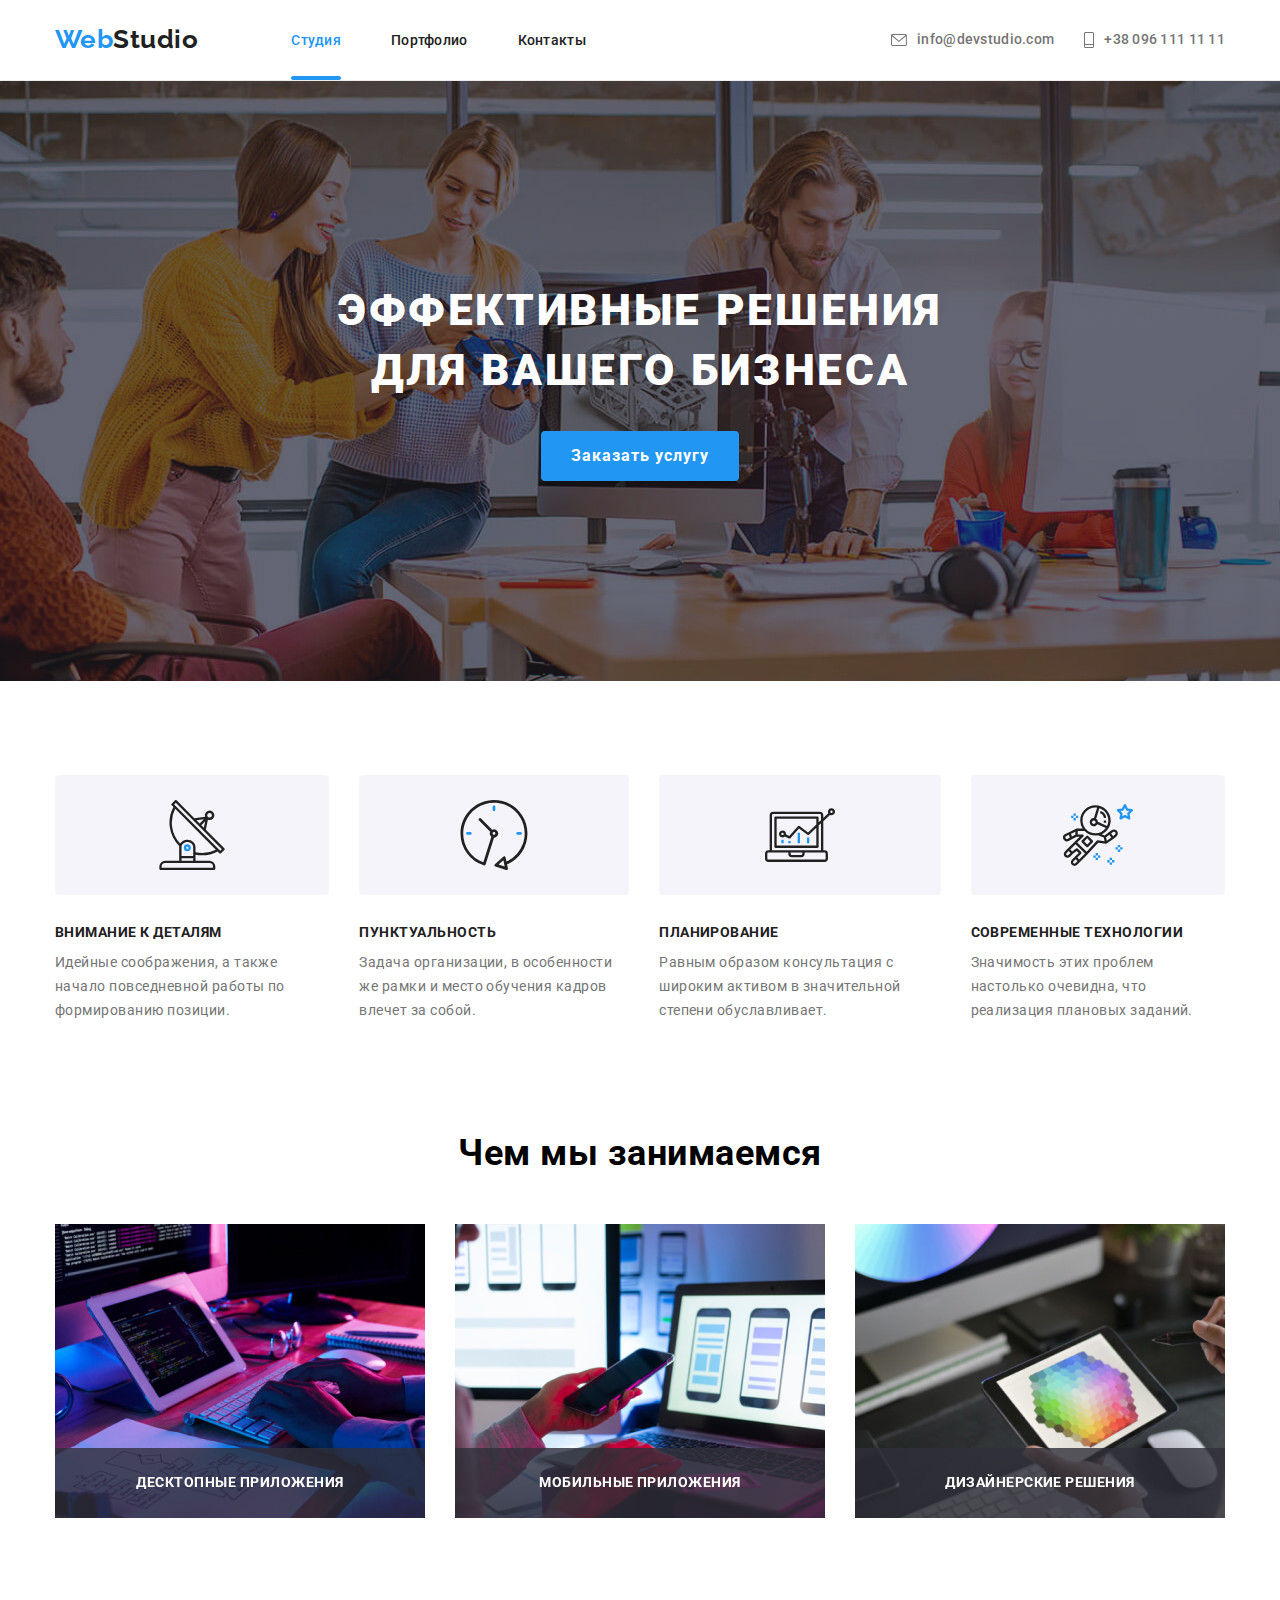
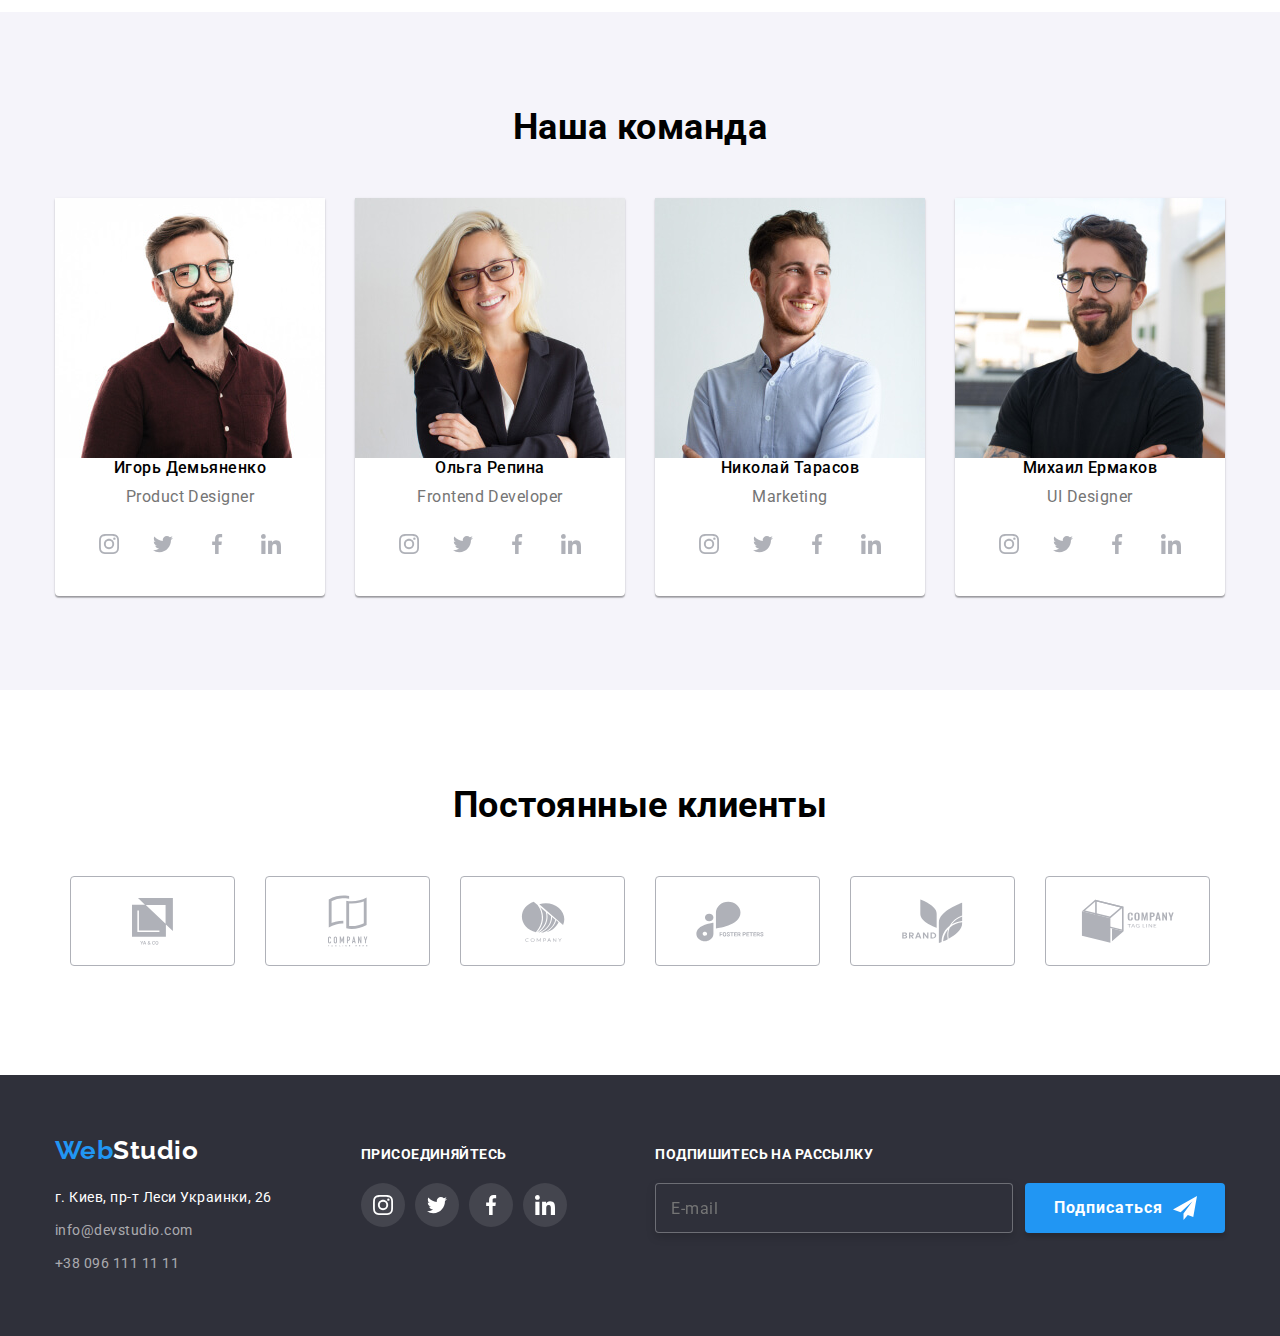
==== commit 90b60953: "update css" ====
--- a/index.html
+++ b/index.html
@@ -218,27 +218,42 @@
             <ul class="features list">
                 <li class="features__item">
                     <div class="features__box">
-
-                        <img class="features__img" srcset="./images/set/qualitys/klava1x.jpg 1x,./images/set/qualitys/klava2x.jpg 2x" src="./images/set/qualitys/klava1x.jpg" 
-                        alt="набор текста">
+                        <picture>
+                            <source srcset="./images/set2/qualitys2/klava1x.jpg 1x, ./images/set2/qualitys2/klava2x.jpg 2x "
+                                media="(min-width: 1200px)" />                   
+                            <img src="./images/set2/qualitys2/klava1x.jpg" alt="клавиатура">
+                        </picture>
+
+                        <!-- <img class="features__img" srcset="./images/set/qualitys/klava1x.jpg 1x,./images/set/qualitys/klava2x.jpg 2x" src="./images/set/qualitys/klava1x.jpg" 
+                        alt="набор текста"> -->
 
                         <h3 class="featuers__subtitle">Десктопные приложения</h3>
                     </div>
                 </li>
                 <li class="features__item">
                     <div class="features__box">
-
-                        <img class="features__img" 
-                        srcset="./images/set/qualitys/phone1x.jpg 1x,./images/set/qualitys/phone2x.jpg 2x"src="./images/set/qualitys/phone1x.jpg" alt="телефон в руке">
+                        <picture>
+                            <source srcset="./images/set2/qualitys2/phone1x.jpg 1x, ./images/set2/qualitys2/phone2x.jpg 2x "
+                                media="(min-width: 1200px)" />
+                            <img src="./images/set2/qualitys2/phone1x.jpg" alt="телефон">
+                        </picture>
+
+                        <!-- <img class="features__img" 
+                        srcset="./images/set/qualitys/phone1x.jpg 1x, ./images/set/qualitys/phone2x.jpg 2x" src="./images/set/qualitys/phone1x.jpg" alt="телефон в руке"> -->
 
                         <h3 class="featuers__subtitle">Мобильные приложения</h3>
                     </div>
                 </li>
                 <li class="features__item">
                     <div class="features__box">
-
-                        <img class="features__img" 
-                        srcset="./images/set/qualitys/tab1x.jpg 1x,./images/set/qualitys/tab2x.jpg 2x"src="./images/set/qualitys/tab1x.jpg" alt="рисование на планшете">
+                        <picture>
+                            <source srcset="./images/set2/qualitys2/tab1x.jpg 1x, ./images/set2/qualitys2/tab2x.jpg 2x "
+                                media="(min-width: 1200px)" />
+                            <img src="./images/set2/qualitys2/tab1x.jpg" alt="планшет">
+                        </picture>
+
+                        <!-- <img class="features__img" 
+                        srcset="./images/set/qualitys/tab1x.jpg 1x, ./images/set/qualitys/tab2x.jpg 2x" src="./images/set/qualitys/tab1x.jpg" alt="рисование на планшете"> -->
 
                         <h3 class="featuers__subtitle">Дизайнерские решения</h3>
                     </div>
@@ -254,9 +269,25 @@
             <h2 class="section__title">Наша команда</h2>
             <ul class="team list">
                 <li class="team__item">
-
-                    <img class="team__image" srcset="./images/set/team/one1x.jpg 1x, ./images/set/team/one2x.jpg 2x"
-                    src="./images/set/team/one1x.jpg" alt="мужчина в очках" width="">
+                    <picture>
+                        <source 
+                        srcset="./images/set2/team/one/desk1x.jpg 1x, ./images/set2/team/one/desk2x.jpg 2x "
+                        media="(min-width: 1200px)" />
+
+                        <source 
+                        srcset="./images/set2/team/one/tab1x.jpg 1x, ./images/set2/team/one/tab2x.jpg 2x "
+                        media="(min-width: 768px)" />
+
+                        <source
+                        srcset="./images/set2/team/one/mobil1x.jpg 1x, ./images/set2/team/one/mobil2x.jpg 2x "
+                        media="(min-width: 480px)"/>
+
+                        <img src="./images/set2/team/one/mobil1x.jpg" alt="мужик">
+                    </picture>
+
+
+                    <!-- <img class="team__image" srcset="./images/set/team/one1x.jpg 1x, ./images/set/team/one2x.jpg 2x"
+                    src="./images/set/team/one1x.jpg" alt="мужчина в очках"> -->
                     
                     <h3 class="team__name">Игорь Демьяненко</h3>
                     <p  class="team__description" lang="en">Product Designer</p>
@@ -293,9 +324,21 @@
                     </ul>
                 </li>
                 <li class="team__item">
-
-                    <img class="team__image" srcset="./images/set/team/two1x.jpg 1x, ./images/set/team/two2x.jpg 2x"
-                     src="./images/set/team/two1x.jpg" alt="девушка улыбается">
+                                        <picture>
+                                            <source srcset="./images/set2/team/two/desk1x.jpg 1x, ./images/set2/team/two/desk2x.jpg 2x "
+                                                media="(min-width: 1200px)" />
+                                        
+                                            <source srcset="./images/set2/team/two/tab1x.jpg 1x, ./images/set2/team/two/tab2x.jpg 2x "
+                                                media="(min-width: 768px)" />
+                                        
+                                            <source srcset="./images/set2/team/two/mobil1x.jpg 1x, ./images/set2/team/two/mobil2x.jpg 2x "
+                                                media="(min-width: 480px)" />
+                                        
+                                            <img src="./images/set2/team/two/mobil1x.jpg" alt="мужик">
+                                        </picture>
+
+                    <!-- <img class="team__image" srcset="./images/set/team/two1x.jpg 1x, ./images/set/team/two2x.jpg 2x"
+                     src="./images/set/team/two1x.jpg" alt="девушка улыбается"> -->
 
                     <h3 class="team__name">Ольга Репина</h3>
                     <p class="team__description" lang="en">Frontend Developer</p>
@@ -332,7 +375,20 @@
                     </ul>
                 </li>
                 <li class="team__item">
-                    <img class="team__image" srcset="./images/set/team/three1x.jpg 1x, ./images/set/team/three2x.jpg 2x" src="./images/set/team/three1x.jpg" alt="мужчина улыбается">
+                                        <picture>
+                                            <source srcset="./images/set2/team/three/desk1x.jpg 1x, ./images/set2/team/three/desk2x.jpg 2x "
+                                                media="(min-width: 1200px)" />
+                                        
+                                            <source srcset="./images/set2/team/three/tab1x.jpg 1x, ./images/set2/team/three/tab2x.jpg 2x "
+                                                media="(min-width: 768px)" />
+                                        
+                                            <source srcset="./images/set2/team/three/mobil1x.jpg 1x, ./images/set2/team/three/mobil2x.jpg 2x "
+                                                media="(min-width: 480px)" />
+                                        
+                                            <img src="./images/set2/team/three/mobil1x.jpg" alt="мужик">
+                                        </picture>
+
+                    <!-- <img class="team__image" srcset="./images/set/team/three1x.jpg 1x, ./images/set/team/three2x.jpg 2x" src="./images/set/team/three1x.jpg" alt="мужчина улыбается"> -->
                     <h3 class="team__name">Николай Тарасов</h3>
                     <p class="team__description" lang="en">Marketing</p>
                     <ul class="social-networks list">
@@ -368,7 +424,20 @@
                     </ul>
                 </li>
                 <li class="team__item">
-                    <img class="team__image" srcset="./images/set/team/four1x.jpg 1x, ./images/set/team/four2x.jpg 2x" src="./images/set/team/four1x.jpg" alt="мужчина ухмыляется">
+                                        <picture>
+                                            <source srcset="./images/set2/team/four/desk1x.jpg 1x, ./images/set2/team/four/desk2x.jpg 2x "
+                                                media="(min-width: 1200px)" />
+                                        
+                                            <source srcset="./images/set2/team/four/tab1x.jpg 1x, ./images/set2/team/four/tab2x.jpg 2x "
+                                                media="(min-width: 768px)" />
+                                        
+                                            <source srcset="./images/set2/team/four/mobil1x.jpg 1x, ./images/set2/team/four/mobil2x.jpg 2x "
+                                                media="(min-width: 480px)" />
+                                        
+                                            <img src="./images/set2/team/four/mobil1x.jpg" alt="мужик">
+                                        </picture>
+
+                    <!-- <img class="team__image" srcset="./images/set/team/four1x.jpg 1x, ./images/set/team/four2x.jpg 2x" src="./images/set/team/four1x.jpg" alt="мужчина ухмыляется"> -->
                     <h3 class="team__name">Михаил Ермаков</h3>
                     <p class="team__description" lang="en">UI Designer</p>
                     <ul class="social-networks list">
--- a/css/main.min.css
+++ b/css/main.min.css
@@ -1 +1 @@
-/*! modern-normalize v1.1.0 | MIT License | https://github.com/sindresorhus/modern-normalize */*,::before,::after{box-sizing:border-box}html{line-height:1.15;-webkit-text-size-adjust:100%;-moz-tab-size:4;tab-size:4}body{margin:0;font-family:system-ui,-apple-system,"Segoe UI",Roboto,Helvetica,Arial,sans-serif,"Apple Color Emoji","Segoe UI Emoji"}hr{height:0;color:inherit}abbr[title]{text-decoration:underline dotted}b,strong{font-weight:bolder}code,kbd,samp,pre{font-family:ui-monospace,SFMono-Regular,Consolas,"Liberation Mono",Menlo,monospace;font-size:1em}small{font-size:80%}sub,sup{font-size:75%;line-height:0;position:relative;vertical-align:baseline}sub{bottom:-0.25em}sup{top:-0.5em}table{text-indent:0;border-color:inherit}button,input,optgroup,select,textarea{font-family:inherit;font-size:100%;line-height:1.15;margin:0}button,select{text-transform:none}button,[type=button],[type=reset],[type=submit]{-webkit-appearance:button}::-moz-focus-inner{border-style:none;padding:0}:-moz-focusring{outline:1px dotted ButtonText}:-moz-ui-invalid{box-shadow:none}legend{padding:0}progress{vertical-align:baseline}::-webkit-inner-spin-button,::-webkit-outer-spin-button{height:auto}[type=search]{-webkit-appearance:textfield;outline-offset:-2px}::-webkit-search-decoration{-webkit-appearance:none}::-webkit-file-upload-button{-webkit-appearance:button;font:inherit}summary{display:list-item}body{color:var(--primary-text-color);background-color:var(--primary-bg-color);font-family:Roboto,Comfortaa,Lato,sans-serif;letter-spacing:.03em}h1,h2,h3,h4,h5,h6,p,ul{padding:0;margin:0}.list{list-style:none;font-style:normal}.conteiner{padding:0 15px;margin:0 auto}@media screen and (min-width: 480px){.conteiner{width:480px}}@media screen and (min-width: 768px){.conteiner{width:768px}}@media screen and (min-width: 1200px){.conteiner{width:1200px}}.conteiner__footer{display:flex;flex-direction:column;align-items:center}@media screen and (min-width: 768px){.conteiner__footer{flex-direction:row;flex-wrap:wrap;justify-content:space-evenly;align-items:baseline}}@media screen and (min-width: 1200px){.conteiner__footer{justify-content:space-between}}.title-hide{position:absolute;white-space:nowrap;width:1px;height:1px;overflow:hidden;border:0;padding:0;clip:rect(0 0 0 0);clip-path:inset(50%);margin:-1px}.section{margin:0 auto;padding-top:94px;padding-bottom:94px}.section-bg-color{background-color:#f5f4fa}.section__title{margin-bottom:50px;font-weight:700;font-size:36px;line-height:1.17;text-align:center}.section__list{margin-bottom:10px;text-align:center;color:#212121;font-weight:700;font-size:14px;line-height:1.14;text-transform:uppercase;text-decoration:none}@media screen and (min-width: 480px){.section__list{text-align:start}}.header{position:relative;border-bottom:1px solid #ececec}@media screen and (max-width: 767px){.header .conteiner{display:none}}@media screen and (max-width: 767px){.header{height:60px;padding:16px 15px}}.logo{display:inline-block}@media screen and (min-width: 768px){.logo.header__logo--mobil{display:none}}.logo{color:#2196f3;font-family:Raleway,sans-serif;font-weight:700;font-size:24px;line-height:1.17;text-decoration:none}@media screen and (min-width: 1200px){.logo{font-size:26px;line-height:1.2}}@media screen and (min-width: 1200px){.logo.footer__logo{text-align:start}}@media screen and (min-width: 1200px){.navigation .logo{margin-right:93px}}.logo__color--prime{color:#212121}.footer__logo{display:block;margin-bottom:20px;text-align:center}.logo__color--second{color:#fff}.navigation{display:flex;align-items:center;justify-content:space-between;height:80px}.navigation__list{display:flex}.navigation__item:not(:last-child){margin-right:50px}.navigation__link{display:block;padding-top:32px;padding-bottom:32px;color:#212121;font-weight:500;font-size:14px;line-height:1.2;letter-spacing:.02em;text-decoration:none;transition-duration:250ms;transition-timing-function:cubic-bezier(0.4, 0, 0.2, 1)}.navigation__link:hover,.navigation__link:focus{color:#2196f3}.navigation__link-current{display:block;position:relative;padding-top:32px;padding-bottom:32px;color:#2196f3;font-weight:500;font-size:14px;line-height:1.2;letter-spacing:.02em;text-decoration:none}.navigation__link-current::after{content:"";position:absolute;bottom:0;left:0;width:100%;height:4px;border-radius:4px;background-color:#2196f3}.mobil-btn{position:absolute;top:11px;right:13px;z-index:2;display:inline-flex;margin:0;padding:0;border:none;background-color:rgba(0,0,0,0);transition-duration:250ms;transition-timing-function:cubic-bezier(0.4, 0, 0.2, 1)}.mobil-btn .mobil-btn__close{display:none}@media screen and (min-width: 768px){.mobil-btn{display:none}}.mobil-btn:hover,.mobil-btn:focus{fill:#2196f3}.mobil-btn.is-open .mobil-btn__close{display:block}.mobil-btn.is-open .mobil-btn__menu{display:none}.mobil-menu{display:flex;flex-direction:column;position:absolute;display:none;top:0;left:0;width:100vw;height:100vh;background-color:#fff;z-index:1;padding:48px 40px;text-align:center}.mobil-menu.is-open{display:flex}@media screen and (min-width: 768px){.mobil-menu.is-open{display:none}}@media screen and (min-width: 768px){.mobil-menu{display:none}}.navigation-mobil{display:flex;flex-direction:column;align-items:flex-start;margin-bottom:auto;font-weight:500;font-size:40px;line-height:1.9;text-align:center;letter-spacing:.02em}.navigation-mobil__link-current{text-decoration:none;color:#2196f3}.navigation-mobil__link{text-decoration:none;color:#212121;transition-duration:250ms;transition-timing-function:cubic-bezier(0.4, 0, 0.2, 1)}.navigation-mobil__link:hover,.navigation-mobil__link:focus{color:#2196f3}.mobil-contacts{margin-bottom:64px}.mobil-contacts__link{display:flex;padding:16px 0;font-weight:500;font-size:24px;line-height:1.17;letter-spacing:.02em;color:#757575;text-decoration:none;transition-duration:250ms;transition-timing-function:cubic-bezier(0.4, 0, 0.2, 1)}.mobil-contacts__link:hover,.mobil-contacts__link:focus{color:#2196f3;font-size:34px}.mobil-networks{display:flex;flex-wrap:wrap}.mobil-networks__item:not(:last-child){border-right:1px solid rgba(33,33,33,.2)}.mobil-networks__link{padding:0 10px;font-weight:500;font-size:18px;line-height:1.22;letter-spacing:.02em;color:#2196f3;text-decoration:none}.contacts-header{display:flex;flex-direction:column}@media screen and (min-width: 1200px){.contacts-header{flex-direction:row;margin-left:auto}}.contacts-header__link{display:flex;align-items:center;padding:5px 0;color:#757575;font-weight:500;font-size:14px;line-height:1.14;letter-spacing:.02em;text-decoration:none;transition-duration:250ms;transition-timing-function:cubic-bezier(0.4, 0, 0.2, 1)}.contacts-header__link:hover,.contacts-header__link:focus{color:#2196f3}.contacts-header__link:hover .contacts-header__svg-mail,.contacts-header__link:hover .contacts-header__svg-tel,.contacts-header__link:focus .contacts-header__svg-mail,.contacts-header__link:focus .contacts-header__svg-tel{fill:#2196f3}@media screen and (min-width: 1200px){.contacts-header__link{padding:30px 0}}@media screen and (min-width: 1200px){.contacts-header__item:not(:last-child){margin-right:30px}}.contacts-header__svg-mail{margin-right:10px;fill:#757575;transition-duration:250ms;transition-timing-function:cubic-bezier(0.4, 0, 0.2, 1)}.contacts-header__svg-tel{margin-right:10px;fill:#757575;transition-duration:250ms;transition-timing-function:cubic-bezier(0.4, 0, 0.2, 1)}.hero{padding-top:118px;margin:0 auto;max-width:1600px;height:400px;background-color:#c4c4c4;background-image:linear-gradient(to left, rgba(47, 48, 58, 0.4), rgba(47, 48, 58, 0.4)),url(/images/set/hero/heromobil1x.jpg);background-size:cover;background-repeat:no-repeat;background-position:center}@media screen and (max-width: 479px)and (min-device-pixel-ratio: 2),screen and (max-width: 479px)and (-webkit-min-device-pixel-ratio: 2),screen and (max-width: 479px)and (min-resolution: 192dpi),screen and (max-width: 479px)and (min-resolution: 2dppx){.hero{background-image:linear-gradient(to left, rgba(47, 48, 58, 0.4), rgba(47, 48, 58, 0.4)),url(/images/set/hero/heromobil2x.jpg)}}@media screen and (min-width: 480px){.hero{height:400px;background-image:linear-gradient(to left, rgba(47, 48, 58, 0.4), rgba(47, 48, 58, 0.4)),url(/images/set/hero/herotablet1x.jpg)}}@media screen and (min-width: 480px)and (min-device-pixel-ratio: 2),screen and (min-width: 480px)and (-webkit-min-device-pixel-ratio: 2),screen and (min-width: 480px)and (min-resolution: 192dpi),screen and (min-width: 480px)and (min-resolution: 2dppx){.hero{background-image:linear-gradient(to left, rgba(47, 48, 58, 0.4), rgba(47, 48, 58, 0.4)),url(/images/set/hero/herotablet2x.jpg)}}@media screen and (min-width: 1200px){.hero{height:600px;padding-top:200px;background-image:linear-gradient(to left, rgba(47, 48, 58, 0.4), rgba(47, 48, 58, 0.4)),url(/images/set/hero/herodesk1x.jpg)}}@media screen and (min-width: 1200px)and (min-device-pixel-ratio: 2),screen and (min-width: 1200px)and (-webkit-min-device-pixel-ratio: 2),screen and (min-width: 1200px)and (min-resolution: 192dpi),screen and (min-width: 1200px)and (min-resolution: 2dppx){.hero{background-image:linear-gradient(to left, rgba(47, 48, 58, 0.4), rgba(47, 48, 58, 0.4)),url(/images/set/hero/herodesk2x.jpg)}}.hero__title{margin-right:auto;margin-left:auto;margin-bottom:30px;color:#fff;font-weight:900;font-size:26px;line-height:1.62;text-align:center;letter-spacing:.06em;text-transform:uppercase}@media screen and (max-width: 1199px){.hero__title{max-width:360px}}@media screen and (min-width: 1200px){.hero__title{font-size:44px;line-height:1.36;max-width:696px}}.backdrop{position:fixed;top:0;left:0;z-index:1;width:100%;height:100%;background-color:rgba(0,0,0,.2);opacity:1;transition:opacity 250ms cubic-bezier(0.4, 0, 0.2, 1)}.backdrop.is-hidden{pointer-events:none;opacity:0}.backdrop.is-hidden .modal{transform:translate(-50%, -50%) scale(1.1)}.modal{position:absolute;top:50%;left:50%;transform:translate(-50%, -50%) scale(1);width:528px;height:581px;border-radius:4px;background-color:#fff;box-shadow:0px 1px 3px rgba(0,0,0,.12),0px 1px 1px rgba(0,0,0,.14),0px 2px 1px rgba(0,0,0,.2);transition:transform 250ms cubic-bezier(0.4, 0, 0.2, 1)}@media screen and (max-width: 1199px){.modal{width:100%;max-width:450px;height:609px}}.modal__btn{position:absolute;top:8px;right:8px;display:flex;justify-content:center;align-items:center;padding:0px;border:0;width:30px;height:30px;border-radius:50%;border:1px solid rgba(0,0,0,.1);background-color:#fff}.modal__btn:hover .modal__btn--img{cursor:pointer;fill:#2196f3}.modal__btn--img{width:18px;height:18px;fill:#212121;transition-duration:250ms;transition-timing-function:cubic-bezier(0.4, 0, 0.2, 1)}.form{padding:40px}.form__title{display:block;margin-bottom:12px;font-weight:700;font-size:20px;line-height:1.15;text-align:center;letter-spacing:.03em;color:#212121}.form__label{position:relative;display:block;margin-bottom:10px}.form__name{display:block;margin-bottom:4px;font-weight:400;font-size:12px;line-height:1.17;letter-spacing:.01em;color:#757575}.form__icon{position:absolute;bottom:11px;left:12px;width:18px;height:18px;fill:#212121;transition-duration:250ms;transition-timing-function:cubic-bezier(0.4, 0, 0.2, 1)}.form__label:focus-within .form__icon{fill:#2196f3}.form__input{width:448px;height:40px;padding:10px 40px;outline:none;cursor:pointer;border:1px solid rgba(33,33,33,.2);border-radius:4px;transition-duration:250ms;transition-timing-function:cubic-bezier(0.4, 0, 0.2, 1)}.form__label:focus-within .form__input{border:1px solid #2196f3}@media screen and (max-width: 1199px){.form__input{width:100%}}.form__textarea{display:block;margin-bottom:20px}.form__textarea-field{width:448px;height:120px;padding:12px 16px;resize:none;outline:none;cursor:pointer;border:1px solid rgba(33,33,33,.2);border-radius:4px;font-size:12px;line-height:14px;letter-spacing:.01em;color:rgba(117,117,117,.5);transition-duration:250ms;transition-timing-function:cubic-bezier(0.4, 0, 0.2, 1)}.form__textarea:focus-within .form__textarea-field{border:1px solid #2196f3}@media screen and (max-width: 1199px){.form__textarea-field{width:100%}}.form__checkbox{display:flex;justify-content:center;align-items:center;margin-bottom:30px;color:#757575;font-weight:400;font-size:14px;line-height:24px;letter-spacing:.03em}.form__checkbox-input{text-align:center;appearance:none;position:absolute}.form__checkbox-icon{width:16px;height:15px;margin-right:7px;border-radius:2px;border:2px solid #212121;fill:#fff;transition-duration:250ms;transition-timing-function:cubic-bezier(0.4, 0, 0.2, 1)}.form__checkbox-input:checked+.form__checkbox-icon{border:0;background-color:#2196f3}.form__checkbox-text{font-weight:400;font-size:14px;line-height:1.71;letter-spacing:.03em;color:#757575}@media screen and (max-width: 1199px){.form__checkbox-text{font-size:12px}}.form__checkbox-agreement{text-decoration-line:underline;color:#2196f3}.form-footer .button__primary{padding:10px 28px}.qualitys{padding-top:60px;padding-bottom:60px}.qualitys__list{display:block;margin:-15px;color:#757575}@media screen and (min-width: 768px){.qualitys__list{display:flex;flex-wrap:wrap}}@media screen and (min-width: 1200px){.qualitys__list{flex-wrap:nowrap}}.qualitys__item{margin:15px}@media screen and (min-width: 768px)and (max-width: 1199px){.qualitys__item{width:calc((100% - 60px)/2)}}@media screen and (min-width: 1200px){.qualitys__item:not(:last-child){margin-bottom:30px}}.qualitys__icon{display:flex;justify-content:center;align-items:center;height:120px;margin-bottom:30px;border-radius:4px;background-color:#f5f4fa}.qualitys__svg{width:70px;height:70px}.qualitys__description{font-weight:400;font-size:14px;line-height:1.71}.section.section__features{display:none}@media screen and (min-width: 1200px){.section.section__features{display:block}}.features{display:flex}.features__item:not(:last-child){margin-right:30px}.features__box{position:relative}.features__box::after{content:"";position:absolute;bottom:0;left:0;width:100%;height:70px;background-color:rgba(47,48,58,.8)}.features__img{display:block}.featuers__subtitle{position:absolute;bottom:0;width:100%;margin-bottom:27px;left:50%;transform:translate(-50%);z-index:1;font-style:normal;font-weight:700;font-size:14px;line-height:1.14;text-align:center;text-transform:uppercase;color:#fff}.team{display:block}@media screen and (min-width: 768px)and (max-width: 1199px){.team{display:flex;flex-wrap:wrap;margin:-15px}}@media screen and (min-width: 1200px){.team{display:flex}}.team__item{max-width:450px;background-color:#fff;box-shadow:0px 1px 3px rgba(0,0,0,.12),0px 1px 1px rgba(0,0,0,.14),0px 2px 1px rgba(0,0,0,.2);border-radius:0px 0px 4px 4px}@media screen and (min-width: 768px)and (max-width: 1199px){.team__item{width:calc((100% - 60px)/2);margin:15px}}@media screen and (max-width: 768px){.team__item:not(:last-child){margin-bottom:30px}}@media screen and (min-width: 1200px){.team__item:not(:last-child){margin-right:30px}}.team__image{width:100%;margin-bottom:30px}.team__name{margin-bottom:10px;font-weight:500;font-size:16px;line-height:1.19;text-align:center}.team__description{margin-bottom:16px;font-weight:400;font-size:16px;line-height:1.19;text-align:center;color:#757575}.social-networks{display:flex;justify-content:center;margin-bottom:30px}@media screen and (max-width: 767px){.social-networks{padding-bottom:30px;margin-bottom:0}}.social-networks__item:not(:last-child){margin-right:10px}.social-networks__link{display:flex;justify-content:center;align-items:center;width:44px;height:44px;border-radius:50%;background-color:#fff;transition-duration:250ms;transition-timing-function:cubic-bezier(0.4, 0, 0.2, 1)}.social-networks__link:hover,.social-networks__link:focus{background-color:#2196f3}.social-networks__svg{fill:#afb1b8;background-size:cover;transition-duration:250ms;transition-timing-function:cubic-bezier(0.4, 0, 0.2, 1)}.social-networks__link:hover .social-networks__svg,.social-networks__link:focus .social-networks__svg{fill:#fff}.clients__title{margin-bottom:30px;text-align:center;font-weight:700;font-size:28px;line-height:1.17}@media screen and (min-width: 1200px){.clients__title{font-size:36px;margin-bottom:50px}}.clients__list{display:flex;flex-wrap:wrap}@media screen and (max-width: 1199px){.clients__list{margin:-15px}}@media screen and (min-width: 1200px){.clients__list{flex-wrap:nowrap}}.clients__item{margin:15px}@media screen and (max-width: 767px){.clients__item{width:calc((100% - 60px)/2)}}@media screen and (min-width: 768px){.clients__item{width:calc((100% - 90px)/3)}}.clients__link{display:flex;justify-content:center;align-items:center;width:100%;height:90px;border:1px solid #afb1b8;border-radius:4px;transition-duration:250ms;transition-timing-function:cubic-bezier(0.4, 0, 0.2, 1)}.clients__link:hover,.clients__link:focus{width:100%;height:90px;border:1px solid #2196f3;border-radius:4px}.clients__svg{fill:#afb1b8;transition-duration:250ms;transition-timing-function:cubic-bezier(0.4, 0, 0.2, 1)}.clients__link:hover .clients__svg,.clients__link:focus .clients__svg{fill:#2196f3}.filter-list{display:flex;justify-content:center;margin-bottom:50px}@media screen and (max-width: 767px){.filter-list{flex-wrap:wrap;justify-content:flex-start}}.filter-list__item:not(:last-child){margin-right:8px}@media screen and (max-width: 767px){.filter-list__item{margin-bottom:15px}}@media screen and (min-width: 768px){.filter-list__item{margin-bottom:0}}.catalog-list{display:flex;flex-wrap:wrap}@media screen and (max-width: 767px){.catalog-list{display:block}}@media screen and (min-width: 768px){.catalog-list{display:flex;margin:-15px}}@media screen and (min-width: 1200px){.catalog-list{gap:30px}}.catalog-list__item{width:calc((100% - 60px)/3);border:1px solid rgba(0,0,0,0)}.catalog-list__item:hover,.catalog-list__item:focus{border:1px solid #eee;box-shadow:0px 1px 1px rgba(0,0,0,.12),0px 4px 4px rgba(0,0,0,.06),1px 4px 6px rgba(0,0,0,.16)}@media screen and (max-width: 767px){.catalog-list__item{width:100%}.catalog-list__item:not(:last-child){margin-bottom:30px}}@media screen and (min-width: 768px){.catalog-list__item{width:calc((100% - 60px)/2);margin:15px}}@media screen and (min-width: 1200px){.catalog-list__item{width:calc((100% - 60px)/3);margin:0}}.catalog-list__link{display:flex;flex-direction:column;height:100%;text-decoration:none}.catalog-list__overlay{position:relative;overflow:hidden}.catalog-list__img{display:block;width:100%}.catalog-list__content{position:absolute;width:100%;height:100%;top:0;left:0;transform:translateY(101%);padding:63px 24px;background-color:rgba(33,150,243,.9);font-style:normal;font-weight:400;font-size:18px;line-height:1.56;color:#fff;transition-duration:250ms;transition-timing-function:cubic-bezier(0.4, 0, 0.2, 1)}.catalog-list__item:hover .catalog-list__content,.catalog-list__item:focus .catalog-list__content{transform:translate(0);transition-duration:250ms;transition-timing-function:cubic-bezier(0.4, 0, 0.2, 1);pointer-events:all}.catalog-list__box{display:flex;flex-direction:column;flex-grow:1;padding:20px 24px;border-right:1px solid #eee;border-bottom:1px solid #eee;border-left:1px solid #eee}.catalog-list__title{margin-bottom:4px;color:#212121;font-weight:700;font-size:18px;line-height:2;letter-spacing:.06em}.catalog-list__text{color:#757575;font-weight:400;font-size:16px;line-height:1.88}.button{display:inline-block;font-family:inherit;cursor:pointer;border:0;border-radius:4px}.button__secondary{padding:6px 22px;background-color:#f5f4fa;font-weight:500;font-size:16px;line-height:1.62;letter-spacing:.03em}.button__secondary:hover,.button__secondary:focus{color:#fff;background:#2196f3;box-shadow:0px 3px 1px rgba(0,0,0,.1),0px 1px 2px rgba(0,0,0,.08),0px 2px 2px rgba(0,0,0,.12);transition-duration:250ms;transition-timing-function:cubic-bezier(0.4, 0, 0.2, 1)}.button__primary{display:block;padding:10px 30px;margin:0px auto;color:#fff;background-color:#2196f3;font-weight:700;font-size:16px;line-height:1.88;align-items:center;letter-spacing:.06em;box-shadow:0px 4px 4px rgba(0,0,0,.15);transition-duration:250ms;transition-timing-function:cubic-bezier(0.4, 0, 0.2, 1)}.button__primary:hover,.button__primary:focus{color:#212121;background-color:#f5f4fa}.form-footer__box .button__primary{position:relative;padding:10px 62px 10px 29px}.footer{padding-top:60px;padding-bottom:60px;background-color:#2f303a}.contacts-footer{display:block;list-style:none;text-align:center;margin-bottom:60px}@media screen and (min-width: 1200px){.contacts-footer{text-align:start}}.contacts-footer__item:not(:last-child){margin-bottom:9px}.contacts-footer__link{color:rgba(255,255,255,.6);font-weight:400;font-size:14px;line-height:1.71;text-decoration:none;transition-duration:250ms;transition-timing-function:cubic-bezier(0.4, 0, 0.2, 1)}.contacts-footer__link:hover,.contacts-footer__link:focus{color:#2196f3}.contacts-footer__address{color:#fff;font-weight:400;font-size:14px;line-height:1.71;text-decoration:none;transition-duration:250ms;transition-timing-function:cubic-bezier(0.4, 0, 0.2, 1)}.contacts-footer__address:hover,.contacts-footer__address:focus{color:#2196f3}.footer-networks{margin-bottom:60px;width:206px;text-align:center}.footer-networks__title{margin-bottom:20px;font-weight:700;font-size:14px;line-height:1.14;text-transform:uppercase;color:#fff}.footer-networks__list{display:flex}.footer-networks__item:not(:last-child){margin-right:10px}.footer-networks__link{display:flex;justify-content:center;align-items:center;border-radius:50%;width:44px;height:44px;background-color:rgba(255,255,255,.1);transition-duration:250ms;transition-timing-function:cubic-bezier(0.4, 0, 0.2, 1)}.footer-networks__link:hover,.footer-networks__link:focus{background-color:#2196f3}.footer-networks__svg{fill:#fff}.form-footer{margin-top:12px}@media screen and (max-width: 1199px){.form-footer{width:100%}}.form-footer__call{display:block;margin-bottom:20px;text-align:center;font-style:normal;font-weight:700;font-size:14px;line-height:1.14;letter-spacing:.03em;text-transform:uppercase;color:#fff}@media screen and (min-width: 1200px){.form-footer__call{text-align:start}}.form-footer__box{display:flex;flex-direction:column;align-items:center}@media screen and (min-width: 1200px){.form-footer__box{flex-direction:row;align-items:flex-start}}.form-footer__fild{width:100%;padding:15px;height:50px;background-color:#2f303a;border:1px solid rgba(255,255,255,.3);filter:drop-shadow(0px 4px 4px rgba(0, 0, 0, 0.15));border-radius:4px;outline:none;font-size:16px;line-height:1.25;letter-spacing:.03em;color:rgba(255,255,255,.6);transition-duration:250ms;transition-timing-function:cubic-bezier(0.4, 0, 0.2, 1)}.form-footer__mark:focus-within .form-footer__fild{border-color:#2196f3}@media screen and (min-width: 768px){.form-footer__fild{max-width:450px;display:block;margin:0 auto}}@media screen and (min-width: 1200px){.form-footer__fild{margin-right:12px}}.form-footer__mark{width:100%;margin-bottom:20px}@media screen and (min-width: 1200px){.form-footer__mark{min-width:358px;margin-right:12px}}.form-footer__button-icon{position:absolute;top:50%;right:28px;transform:translatey(-50%);width:24px;height:24px;fill:#fff}/*# sourceMappingURL=main.min.css.map */+/*! modern-normalize v1.1.0 | MIT License | https://github.com/sindresorhus/modern-normalize */*,::before,::after{box-sizing:border-box}html{line-height:1.15;-webkit-text-size-adjust:100%;-moz-tab-size:4;tab-size:4}body{margin:0;font-family:system-ui,-apple-system,"Segoe UI",Roboto,Helvetica,Arial,sans-serif,"Apple Color Emoji","Segoe UI Emoji"}hr{height:0;color:inherit}abbr[title]{text-decoration:underline dotted}b,strong{font-weight:bolder}code,kbd,samp,pre{font-family:ui-monospace,SFMono-Regular,Consolas,"Liberation Mono",Menlo,monospace;font-size:1em}small{font-size:80%}sub,sup{font-size:75%;line-height:0;position:relative;vertical-align:baseline}sub{bottom:-0.25em}sup{top:-0.5em}table{text-indent:0;border-color:inherit}button,input,optgroup,select,textarea{font-family:inherit;font-size:100%;line-height:1.15;margin:0}button,select{text-transform:none}button,[type=button],[type=reset],[type=submit]{-webkit-appearance:button}::-moz-focus-inner{border-style:none;padding:0}:-moz-focusring{outline:1px dotted ButtonText}:-moz-ui-invalid{box-shadow:none}legend{padding:0}progress{vertical-align:baseline}::-webkit-inner-spin-button,::-webkit-outer-spin-button{height:auto}[type=search]{-webkit-appearance:textfield;outline-offset:-2px}::-webkit-search-decoration{-webkit-appearance:none}::-webkit-file-upload-button{-webkit-appearance:button;font:inherit}summary{display:list-item}body{color:var(--primary-text-color);background-color:var(--primary-bg-color);font-family:Roboto,Comfortaa,Lato,sans-serif;letter-spacing:.03em}h1,h2,h3,h4,h5,h6,p,ul{padding:0;margin:0}img{display:block;max-width:100%;height:auto}.list{list-style:none;font-style:normal}.conteiner{padding:0 15px;margin:0 auto}@media screen and (min-width: 480px){.conteiner{width:480px}}@media screen and (min-width: 768px){.conteiner{width:768px}}@media screen and (min-width: 1200px){.conteiner{width:1200px}}.conteiner__footer{display:flex;flex-direction:column;align-items:center}@media screen and (min-width: 768px){.conteiner__footer{flex-direction:row;flex-wrap:wrap;justify-content:space-evenly;align-items:baseline}}@media screen and (min-width: 1200px){.conteiner__footer{justify-content:space-between}}.title-hide{position:absolute;white-space:nowrap;width:1px;height:1px;overflow:hidden;border:0;padding:0;clip:rect(0 0 0 0);clip-path:inset(50%);margin:-1px}.section{margin:0 auto;padding-top:60px;padding-bottom:60px}@media screen and (min-width: 1200px){.section{padding-top:94px;padding-bottom:94px}}.section-bg-color{background-color:#f5f4fa}.section__title{margin-bottom:30px;font-weight:700;font-size:28px;line-height:1.17;text-align:center}@media screen and (min-width: 1200px){.section__title{font-size:36px;margin-bottom:50px}}.section__list{margin-bottom:10px;text-align:center;color:#212121;font-weight:700;font-size:14px;line-height:1.14;text-transform:uppercase;text-decoration:none}@media screen and (min-width: 768px){.section__list{text-align:start}}.header{position:relative;border-bottom:1px solid #ececec}@media screen and (max-width: 767px){.header .conteiner{display:none}}@media screen and (max-width: 767px){.header{height:60px;padding:16px 15px}}.logo{display:inline-block}@media screen and (min-width: 768px){.logo.header__logo--mobil{display:none}}.logo{color:#2196f3;font-family:Raleway,sans-serif;font-weight:700;font-size:24px;line-height:1.17;text-decoration:none}@media screen and (min-width: 1200px){.logo{font-size:26px;line-height:1.2}}@media screen and (min-width: 1200px){.logo.footer__logo{text-align:start}}@media screen and (min-width: 1200px){.navigation .logo{margin-right:93px}}.logo__color--prime{color:#212121}.footer__logo{display:block;margin-bottom:20px;text-align:center}.logo__color--second{color:#fff}.navigation{display:flex;align-items:center;justify-content:space-between;height:80px}.navigation__list{display:flex}.navigation__item:not(:last-child){margin-right:50px}.navigation__link{display:block;padding-top:32px;padding-bottom:32px;color:#212121;font-weight:500;font-size:14px;line-height:1.2;letter-spacing:.02em;text-decoration:none;transition-duration:250ms;transition-timing-function:cubic-bezier(0.4, 0, 0.2, 1)}.navigation__link:hover,.navigation__link:focus{color:#2196f3}.navigation__link-current{display:block;position:relative;padding-top:32px;padding-bottom:32px;color:#2196f3;font-weight:500;font-size:14px;line-height:1.2;letter-spacing:.02em;text-decoration:none}.navigation__link-current::after{content:"";position:absolute;bottom:0;left:0;width:100%;height:4px;border-radius:4px;background-color:#2196f3}.mobil-btn{position:absolute;top:11px;right:13px;z-index:2;display:inline-flex;margin:0;padding:0;border:none;background-color:rgba(0,0,0,0);transition-duration:250ms;transition-timing-function:cubic-bezier(0.4, 0, 0.2, 1)}.mobil-btn .mobil-btn__close{display:none}@media screen and (min-width: 768px){.mobil-btn{display:none}}.mobil-btn:hover,.mobil-btn:focus{fill:#2196f3}.mobil-btn.is-open .mobil-btn__close{display:block}.mobil-btn.is-open .mobil-btn__menu{display:none}.mobil-menu{display:flex;flex-direction:column;position:absolute;display:none;top:0;left:0;width:100vw;height:100vh;background-color:#fff;z-index:1;padding:48px 40px;text-align:center}.mobil-menu.is-open{display:flex}@media screen and (min-width: 768px){.mobil-menu.is-open{display:none}}@media screen and (min-width: 768px){.mobil-menu{display:none}}.navigation-mobil{display:flex;flex-direction:column;align-items:flex-start;margin-bottom:auto;font-weight:500;font-size:40px;line-height:1.9;text-align:center;letter-spacing:.02em}.navigation-mobil__link-current{text-decoration:none;color:#2196f3}.navigation-mobil__link{text-decoration:none;color:#212121;transition-duration:250ms;transition-timing-function:cubic-bezier(0.4, 0, 0.2, 1)}.navigation-mobil__link:hover,.navigation-mobil__link:focus{color:#2196f3}.mobil-contacts{margin-bottom:64px}.mobil-contacts__link{display:flex;padding:16px 0;font-weight:500;font-size:24px;line-height:1.17;letter-spacing:.02em;color:#757575;text-decoration:none;transition-duration:250ms;transition-timing-function:cubic-bezier(0.4, 0, 0.2, 1)}.mobil-contacts__link:hover,.mobil-contacts__link:focus{color:#2196f3;font-size:34px}.mobil-networks{display:flex;flex-wrap:wrap}.mobil-networks__item:not(:last-child){border-right:1px solid rgba(33,33,33,.2)}.mobil-networks__link{padding:0 10px;font-weight:500;font-size:18px;line-height:1.22;letter-spacing:.02em;color:#2196f3;text-decoration:none}.contacts-header{display:flex;flex-direction:column}@media screen and (min-width: 1200px){.contacts-header{flex-direction:row;margin-left:auto}}.contacts-header__link{display:flex;align-items:center;padding:5px 0;color:#757575;font-weight:500;font-size:14px;line-height:1.14;letter-spacing:.02em;text-decoration:none;transition-duration:250ms;transition-timing-function:cubic-bezier(0.4, 0, 0.2, 1)}.contacts-header__link:hover,.contacts-header__link:focus{color:#2196f3}.contacts-header__link:hover .contacts-header__svg-mail,.contacts-header__link:hover .contacts-header__svg-tel,.contacts-header__link:focus .contacts-header__svg-mail,.contacts-header__link:focus .contacts-header__svg-tel{fill:#2196f3}@media screen and (min-width: 1200px){.contacts-header__link{padding:30px 0}}@media screen and (min-width: 1200px){.contacts-header__item:not(:last-child){margin-right:30px}}.contacts-header__svg-mail{margin-right:10px;fill:#757575;transition-duration:250ms;transition-timing-function:cubic-bezier(0.4, 0, 0.2, 1)}.contacts-header__svg-tel{margin-right:10px;fill:#757575;transition-duration:250ms;transition-timing-function:cubic-bezier(0.4, 0, 0.2, 1)}.hero{padding-top:118px;margin:0 auto;max-width:1600px;height:400px;background-color:#c4c4c4;background-image:linear-gradient(to left, rgba(47, 48, 58, 0.4), rgba(47, 48, 58, 0.4)),url("../images/set/hero/heromobil1x.jpg");background-size:cover;background-repeat:no-repeat;background-position:center}@media screen and (max-width: 479px)and (min-device-pixel-ratio: 2),screen and (max-width: 479px)and (-webkit-min-device-pixel-ratio: 2),screen and (max-width: 479px)and (min-resolution: 192dpi),screen and (max-width: 479px)and (min-resolution: 2dppx){.hero{background-image:linear-gradient(to left, rgba(47, 48, 58, 0.4), rgba(47, 48, 58, 0.4)),url(../images/set/hero/heromobil2x.jpg)}}@media screen and (min-width: 480px){.hero{height:400px;background-image:linear-gradient(to left, rgba(47, 48, 58, 0.4), rgba(47, 48, 58, 0.4)),url(../images/set/hero/herotablet1x.jpg)}}@media screen and (min-width: 480px)and (min-device-pixel-ratio: 2),screen and (min-width: 480px)and (-webkit-min-device-pixel-ratio: 2),screen and (min-width: 480px)and (min-resolution: 192dpi),screen and (min-width: 480px)and (min-resolution: 2dppx){.hero{background-image:linear-gradient(to left, rgba(47, 48, 58, 0.4), rgba(47, 48, 58, 0.4)),url(../images/set/hero/herotablet2x.jpg)}}@media screen and (min-width: 1200px){.hero{height:600px;padding-top:200px;background-image:linear-gradient(to left, rgba(47, 48, 58, 0.4), rgba(47, 48, 58, 0.4)),url(../images/set/hero/herodesk1x.jpg)}}@media screen and (min-width: 1200px)and (min-device-pixel-ratio: 2),screen and (min-width: 1200px)and (-webkit-min-device-pixel-ratio: 2),screen and (min-width: 1200px)and (min-resolution: 192dpi),screen and (min-width: 1200px)and (min-resolution: 2dppx){.hero{background-image:linear-gradient(to left, rgba(47, 48, 58, 0.4), rgba(47, 48, 58, 0.4)),url(../images/set/hero/herodesk2x.jpg)}}.hero__title{margin-right:auto;margin-left:auto;margin-bottom:30px;color:#fff;font-weight:900;font-size:26px;line-height:1.62;text-align:center;letter-spacing:.06em;text-transform:uppercase}@media screen and (max-width: 1199px){.hero__title{max-width:360px}}@media screen and (min-width: 1200px){.hero__title{font-size:44px;line-height:1.36;max-width:696px}}.backdrop{position:fixed;top:0;left:0;z-index:1;width:100%;height:100%;background-color:rgba(0,0,0,.2);opacity:1;transition:opacity 250ms cubic-bezier(0.4, 0, 0.2, 1)}.backdrop.is-hidden{pointer-events:none;opacity:0}.backdrop.is-hidden .modal{transform:translate(-50%, -50%) scale(1.1)}.modal{position:absolute;top:50%;left:50%;transform:translate(-50%, -50%) scale(1);width:528px;height:581px;border-radius:4px;background-color:#fff;box-shadow:0px 1px 3px rgba(0,0,0,.12),0px 1px 1px rgba(0,0,0,.14),0px 2px 1px rgba(0,0,0,.2);transition:transform 250ms cubic-bezier(0.4, 0, 0.2, 1)}@media screen and (max-width: 1199px){.modal{width:100%;max-width:450px;height:609px}}.modal__btn{position:absolute;top:8px;right:8px;display:flex;justify-content:center;align-items:center;padding:0px;border:0;width:30px;height:30px;border-radius:50%;border:1px solid rgba(0,0,0,.1);background-color:#fff}.modal__btn:hover .modal__btn--img{cursor:pointer;fill:#2196f3}.modal__btn--img{width:18px;height:18px;fill:#212121;transition-duration:250ms;transition-timing-function:cubic-bezier(0.4, 0, 0.2, 1)}.form{padding:40px}.form__title{display:block;margin-bottom:12px;font-weight:700;font-size:20px;line-height:1.15;text-align:center;letter-spacing:.03em;color:#212121}.form__label{position:relative;display:block;margin-bottom:10px}.form__name{display:block;margin-bottom:4px;font-weight:400;font-size:12px;line-height:1.17;letter-spacing:.01em;color:#757575}.form__icon{position:absolute;bottom:11px;left:12px;width:18px;height:18px;fill:#212121;transition-duration:250ms;transition-timing-function:cubic-bezier(0.4, 0, 0.2, 1)}.form__label:focus-within .form__icon{fill:#2196f3}.form__input{width:448px;height:40px;padding:10px 40px;outline:none;cursor:pointer;border:1px solid rgba(33,33,33,.2);border-radius:4px;transition-duration:250ms;transition-timing-function:cubic-bezier(0.4, 0, 0.2, 1)}.form__label:focus-within .form__input{border:1px solid #2196f3}@media screen and (max-width: 1199px){.form__input{width:100%}}.form__textarea{display:block;margin-bottom:20px}.form__textarea-field{width:448px;height:120px;padding:12px 16px;resize:none;outline:none;cursor:pointer;border:1px solid rgba(33,33,33,.2);border-radius:4px;font-size:12px;line-height:14px;letter-spacing:.01em;color:rgba(117,117,117,.5);transition-duration:250ms;transition-timing-function:cubic-bezier(0.4, 0, 0.2, 1)}.form__textarea:focus-within .form__textarea-field{border:1px solid #2196f3}@media screen and (max-width: 1199px){.form__textarea-field{width:100%}}.form__checkbox{display:flex;justify-content:center;align-items:center;margin-bottom:30px;color:#757575;font-weight:400;font-size:14px;line-height:24px;letter-spacing:.03em}.form__checkbox-input{text-align:center;appearance:none;position:absolute}.form__checkbox-icon{width:16px;height:15px;margin-right:7px;border-radius:2px;border:2px solid #212121;fill:#fff;transition-duration:250ms;transition-timing-function:cubic-bezier(0.4, 0, 0.2, 1)}.form__checkbox-input:checked+.form__checkbox-icon{border:0;background-color:#2196f3}.form__checkbox-text{font-weight:400;font-size:14px;line-height:1.71;letter-spacing:.03em;color:#757575}@media screen and (max-width: 1199px){.form__checkbox-text{font-size:12px}}.form__checkbox-agreement{text-decoration-line:underline;color:#2196f3}.form-footer .button__primary{padding:10px 28px}.qualitys{padding-top:60px;padding-bottom:60px}@media screen and (min-width: 1200px){.qualitys{padding-top:94px;padding-bottom:0}}.qualitys__list{display:block;margin:-15px;color:#757575}@media screen and (min-width: 768px){.qualitys__list{display:flex;flex-wrap:wrap}}@media screen and (min-width: 1200px){.qualitys__list{flex-wrap:nowrap}}.qualitys__item{margin:15px}@media screen and (min-width: 768px)and (max-width: 1199px){.qualitys__item{width:calc((100% - 60px)/2)}}@media screen and (min-width: 1200px){.qualitys__item:not(:last-child){margin-bottom:30px}}.qualitys__icon{display:flex;justify-content:center;align-items:center;height:120px;margin-bottom:30px;border-radius:4px;background-color:#f5f4fa}.qualitys__svg{width:70px;height:70px}.qualitys__description{font-weight:400;font-size:14px;line-height:1.71}.section.section__features{display:none}@media screen and (min-width: 1200px){.section.section__features{display:block}}.features{display:flex}.features__item:not(:last-child){margin-right:30px}.features__box{position:relative}.features__box::after{content:"";position:absolute;bottom:0;left:0;width:100%;height:70px;background-color:rgba(47,48,58,.8)}.features__img{display:block}.featuers__subtitle{position:absolute;bottom:0;width:100%;margin-bottom:27px;left:50%;transform:translate(-50%);z-index:1;font-style:normal;font-weight:700;font-size:14px;line-height:1.14;text-align:center;text-transform:uppercase;color:#fff}.team{display:block}@media screen and (min-width: 768px)and (max-width: 1199px){.team{display:flex;flex-wrap:wrap;margin:-15px}}@media screen and (min-width: 1200px){.team{display:flex}}.team__item{max-width:450px;background-color:#fff;box-shadow:0px 1px 3px rgba(0,0,0,.12),0px 1px 1px rgba(0,0,0,.14),0px 2px 1px rgba(0,0,0,.2);border-radius:0px 0px 4px 4px}@media screen and (min-width: 768px)and (max-width: 1199px){.team__item{width:calc((100% - 60px)/2);margin:15px}}@media screen and (max-width: 768px){.team__item:not(:last-child){margin-bottom:30px}}@media screen and (min-width: 1200px){.team__item:not(:last-child){margin-right:30px}}.team__image{width:100%;margin-bottom:30px}.team__name{margin-bottom:10px;font-weight:500;font-size:16px;line-height:1.19;text-align:center}.team__description{margin-bottom:16px;font-weight:400;font-size:16px;line-height:1.19;text-align:center;color:#757575}.social-networks{display:flex;justify-content:center;margin-bottom:30px}@media screen and (max-width: 767px){.social-networks{padding-bottom:30px;margin-bottom:0}}.social-networks__item:not(:last-child){margin-right:10px}.social-networks__link{display:flex;justify-content:center;align-items:center;width:44px;height:44px;border-radius:50%;background-color:#fff;transition-duration:250ms;transition-timing-function:cubic-bezier(0.4, 0, 0.2, 1)}.social-networks__link:hover,.social-networks__link:focus{background-color:#2196f3}.social-networks__svg{fill:#afb1b8;background-size:cover;transition-duration:250ms;transition-timing-function:cubic-bezier(0.4, 0, 0.2, 1)}.social-networks__link:hover .social-networks__svg,.social-networks__link:focus .social-networks__svg{fill:#fff}.clients__title{margin-bottom:30px;text-align:center;font-weight:700;font-size:28px;line-height:1.17}@media screen and (min-width: 1200px){.clients__title{font-size:36px;margin-bottom:50px}}.clients__list{display:flex;flex-wrap:wrap}@media screen and (max-width: 1199px){.clients__list{margin:-15px}}@media screen and (min-width: 1200px){.clients__list{flex-wrap:nowrap}}.clients__item{margin:15px}@media screen and (max-width: 767px){.clients__item{width:calc((100% - 60px)/2)}}@media screen and (min-width: 768px){.clients__item{width:calc((100% - 90px)/3)}}@media screen and (min-width: 1200px){.clients__item{margin-top:0}}.clients__link{display:flex;justify-content:center;align-items:center;width:100%;height:90px;border:1px solid #afb1b8;border-radius:4px;transition-duration:250ms;transition-timing-function:cubic-bezier(0.4, 0, 0.2, 1)}.clients__link:hover,.clients__link:focus{width:100%;height:90px;border:1px solid #2196f3;border-radius:4px}.clients__svg{fill:#afb1b8;transition-duration:250ms;transition-timing-function:cubic-bezier(0.4, 0, 0.2, 1)}.clients__link:hover .clients__svg,.clients__link:focus .clients__svg{fill:#2196f3}.filter-list{display:flex;justify-content:center;margin-bottom:30px}@media screen and (max-width: 767px){.filter-list{flex-wrap:wrap;justify-content:flex-start}}@media screen and (min-width: 1200px){.filter-list{margin-bottom:50px}}.filter-list__item:not(:last-child){margin-right:8px}@media screen and (max-width: 767px){.filter-list__item{margin-bottom:15px}}@media screen and (min-width: 768px){.filter-list__item{margin-bottom:0}}.catalog-list{display:flex;flex-wrap:wrap}@media screen and (max-width: 767px){.catalog-list{display:block}}@media screen and (min-width: 768px){.catalog-list{display:flex;margin:-15px}}@media screen and (min-width: 1200px){.catalog-list{gap:30px;margin:0}}.catalog-list__item{width:calc((100% - 60px)/3);border:1px solid rgba(0,0,0,0)}.catalog-list__item:hover,.catalog-list__item:focus{border:1px solid #eee;box-shadow:0px 1px 1px rgba(0,0,0,.12),0px 4px 4px rgba(0,0,0,.06),1px 4px 6px rgba(0,0,0,.16)}@media screen and (max-width: 767px){.catalog-list__item{width:100%}.catalog-list__item:not(:last-child){margin-bottom:30px}}@media screen and (min-width: 768px){.catalog-list__item{width:calc((100% - 60px)/2);margin:15px}}@media screen and (min-width: 1200px){.catalog-list__item{width:calc((100% - 60px)/3);margin:0}}.catalog-list__link{display:flex;flex-direction:column;height:100%;text-decoration:none}.catalog-list__overlay{position:relative;overflow:hidden}.catalog-list__img{display:block;width:100%}.catalog-list__content{position:absolute;width:100%;height:100%;top:0;left:0;transform:translateY(101%);padding:63px 24px;background-color:rgba(33,150,243,.9);font-style:normal;font-weight:400;font-size:18px;line-height:1.56;color:#fff;transition-duration:250ms;transition-timing-function:cubic-bezier(0.4, 0, 0.2, 1)}.catalog-list__item:hover .catalog-list__content,.catalog-list__item:focus .catalog-list__content{transform:translate(0);transition-duration:250ms;transition-timing-function:cubic-bezier(0.4, 0, 0.2, 1);pointer-events:all}.catalog-list__box{display:flex;flex-direction:column;flex-grow:1;padding:20px 24px;border-right:1px solid #eee;border-bottom:1px solid #eee;border-left:1px solid #eee}.catalog-list__title{margin-bottom:4px;color:#212121;font-weight:700;font-size:18px;line-height:2;letter-spacing:.06em}.catalog-list__text{color:#757575;font-weight:400;font-size:16px;line-height:1.88}.button{display:inline-block;font-family:inherit;cursor:pointer;border:0;border-radius:4px}.button__secondary{padding:6px 22px;background-color:#f5f4fa;font-weight:500;font-size:16px;line-height:1.62;letter-spacing:.03em}.button__secondary:hover,.button__secondary:focus{color:#fff;background:#2196f3;box-shadow:0px 3px 1px rgba(0,0,0,.1),0px 1px 2px rgba(0,0,0,.08),0px 2px 2px rgba(0,0,0,.12);transition-duration:250ms;transition-timing-function:cubic-bezier(0.4, 0, 0.2, 1)}.button__primary{display:block;padding:10px 30px;margin:0px auto;color:#fff;background-color:#2196f3;font-weight:700;font-size:16px;line-height:1.88;align-items:center;letter-spacing:.06em;box-shadow:0px 4px 4px rgba(0,0,0,.15);transition-duration:250ms;transition-timing-function:cubic-bezier(0.4, 0, 0.2, 1)}.button__primary:hover,.button__primary:focus{color:#212121;background-color:#f5f4fa}.form-footer__box .button__primary{position:relative;padding:10px 62px 10px 29px}.footer{padding-top:60px;padding-bottom:60px;background-color:#2f303a}@media screen and (min-width: 1200px){.footer{padding-bottom:0}}.contacts-footer{display:block;list-style:none;text-align:center;margin-bottom:60px}@media screen and (min-width: 1200px){.contacts-footer{text-align:start}}.contacts-footer__item:not(:last-child){margin-bottom:9px}.contacts-footer__link{color:rgba(255,255,255,.6);font-weight:400;font-size:14px;line-height:1.71;text-decoration:none;transition-duration:250ms;transition-timing-function:cubic-bezier(0.4, 0, 0.2, 1)}.contacts-footer__link:hover,.contacts-footer__link:focus{color:#2196f3}.contacts-footer__address{color:#fff;font-weight:400;font-size:14px;line-height:1.71;text-decoration:none;transition-duration:250ms;transition-timing-function:cubic-bezier(0.4, 0, 0.2, 1)}.contacts-footer__address:hover,.contacts-footer__address:focus{color:#2196f3}.footer-networks{margin-bottom:60px;width:206px;text-align:center}.footer-networks__title{margin-bottom:20px;font-weight:700;font-size:14px;line-height:1.14;text-transform:uppercase;color:#fff}@media screen and (min-width: 1200px){.footer-networks__title{text-align:start}}.footer-networks__list{display:flex}.footer-networks__item:not(:last-child){margin-right:10px}.footer-networks__link{display:flex;justify-content:center;align-items:center;border-radius:50%;width:44px;height:44px;background-color:rgba(255,255,255,.1);transition-duration:250ms;transition-timing-function:cubic-bezier(0.4, 0, 0.2, 1)}.footer-networks__link:hover,.footer-networks__link:focus{background-color:#2196f3}.footer-networks__svg{fill:#fff}.form-footer{margin-top:12px}@media screen and (max-width: 1199px){.form-footer{width:100%}}.form-footer__call{display:block;margin-bottom:20px;text-align:center;font-style:normal;font-weight:700;font-size:14px;line-height:1.14;letter-spacing:.03em;text-transform:uppercase;color:#fff}@media screen and (min-width: 1200px){.form-footer__call{text-align:start}}.form-footer__box{display:flex;flex-direction:column;align-items:center}@media screen and (min-width: 1200px){.form-footer__box{flex-direction:row;align-items:flex-start}}.form-footer__fild{width:100%;padding:15px;height:50px;background-color:#2f303a;border:1px solid rgba(255,255,255,.3);filter:drop-shadow(0px 4px 4px rgba(0, 0, 0, 0.15));border-radius:4px;outline:none;font-size:16px;line-height:1.25;letter-spacing:.03em;color:rgba(255,255,255,.6);transition-duration:250ms;transition-timing-function:cubic-bezier(0.4, 0, 0.2, 1)}.form-footer__mark:focus-within .form-footer__fild{border-color:#2196f3}@media screen and (min-width: 768px){.form-footer__fild{max-width:450px;display:block;margin:0 auto}}@media screen and (min-width: 1200px){.form-footer__fild{margin-right:12px}}.form-footer__mark{width:100%;margin-bottom:20px}@media screen and (min-width: 1200px){.form-footer__mark{min-width:358px;margin-right:12px}}.form-footer__button-icon{position:absolute;top:50%;right:28px;transform:translatey(-50%);width:24px;height:24px;fill:#fff}/*# sourceMappingURL=main.min.css.map */